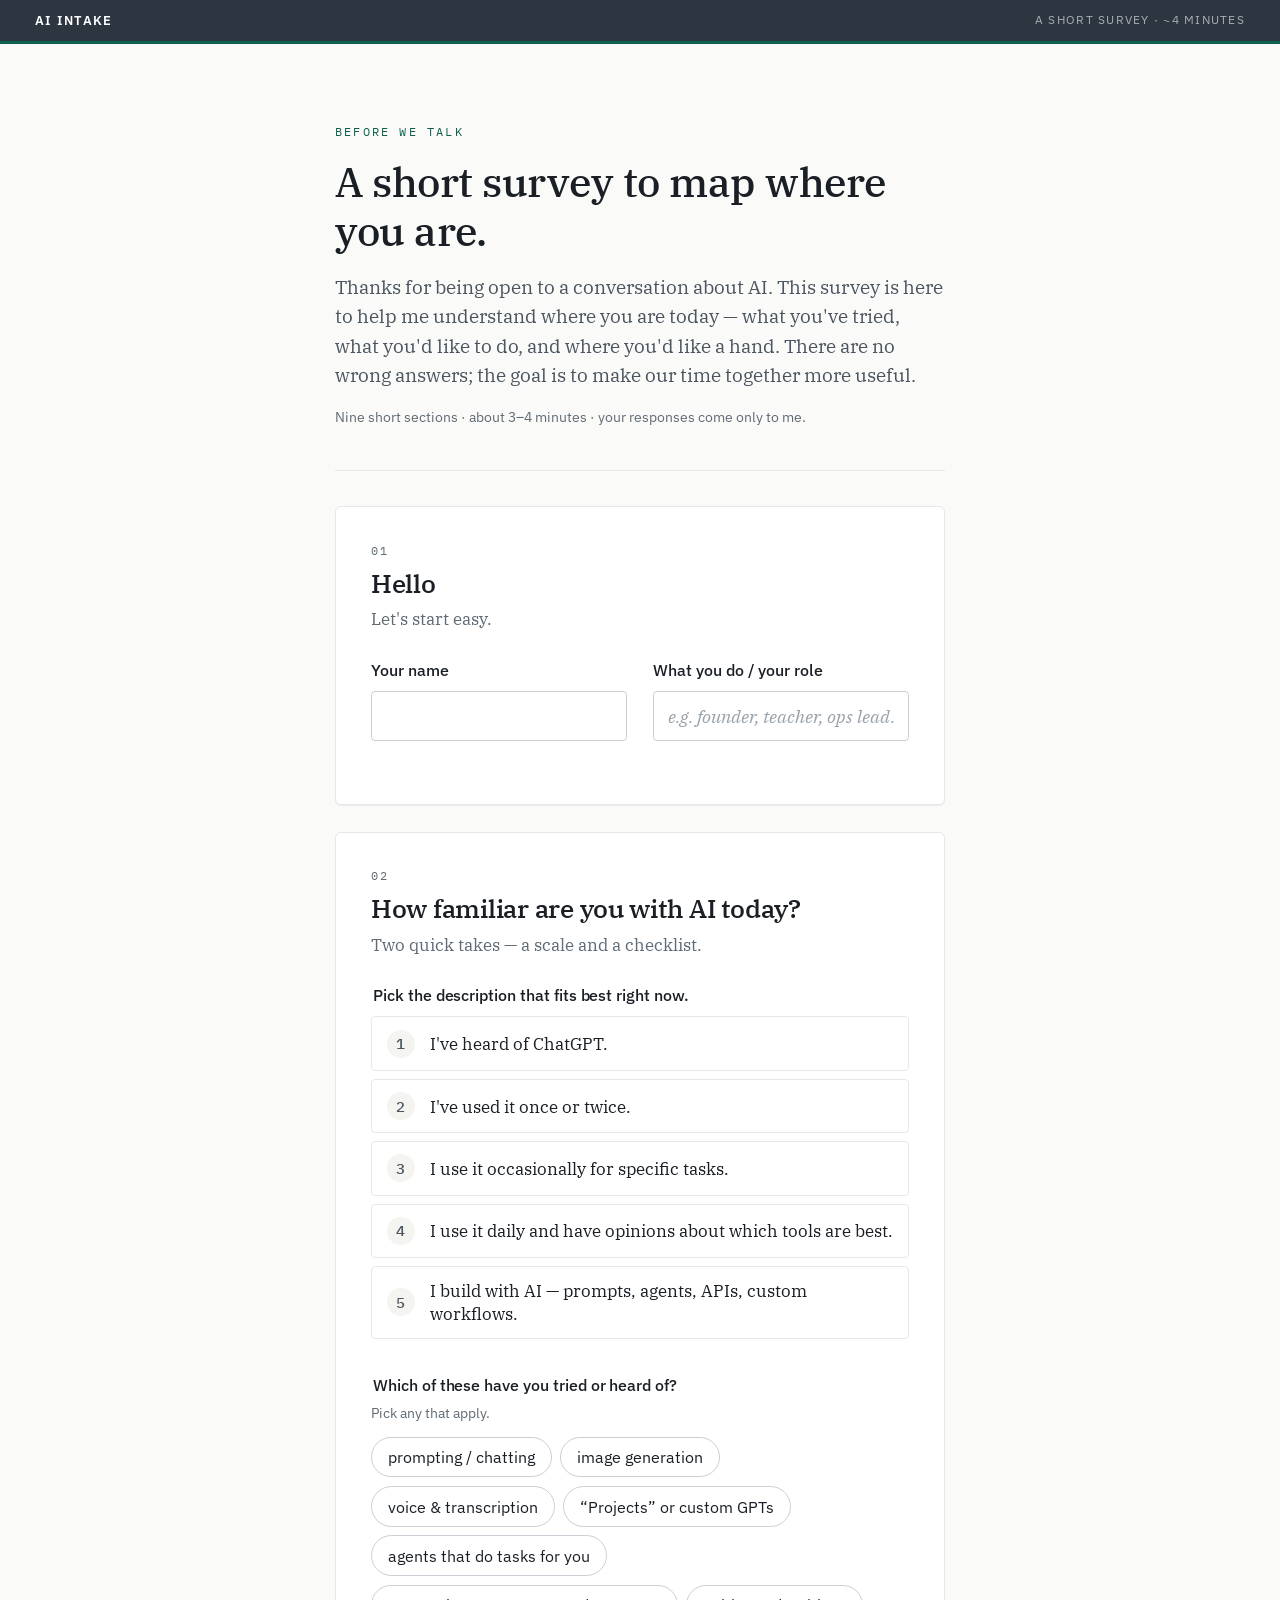
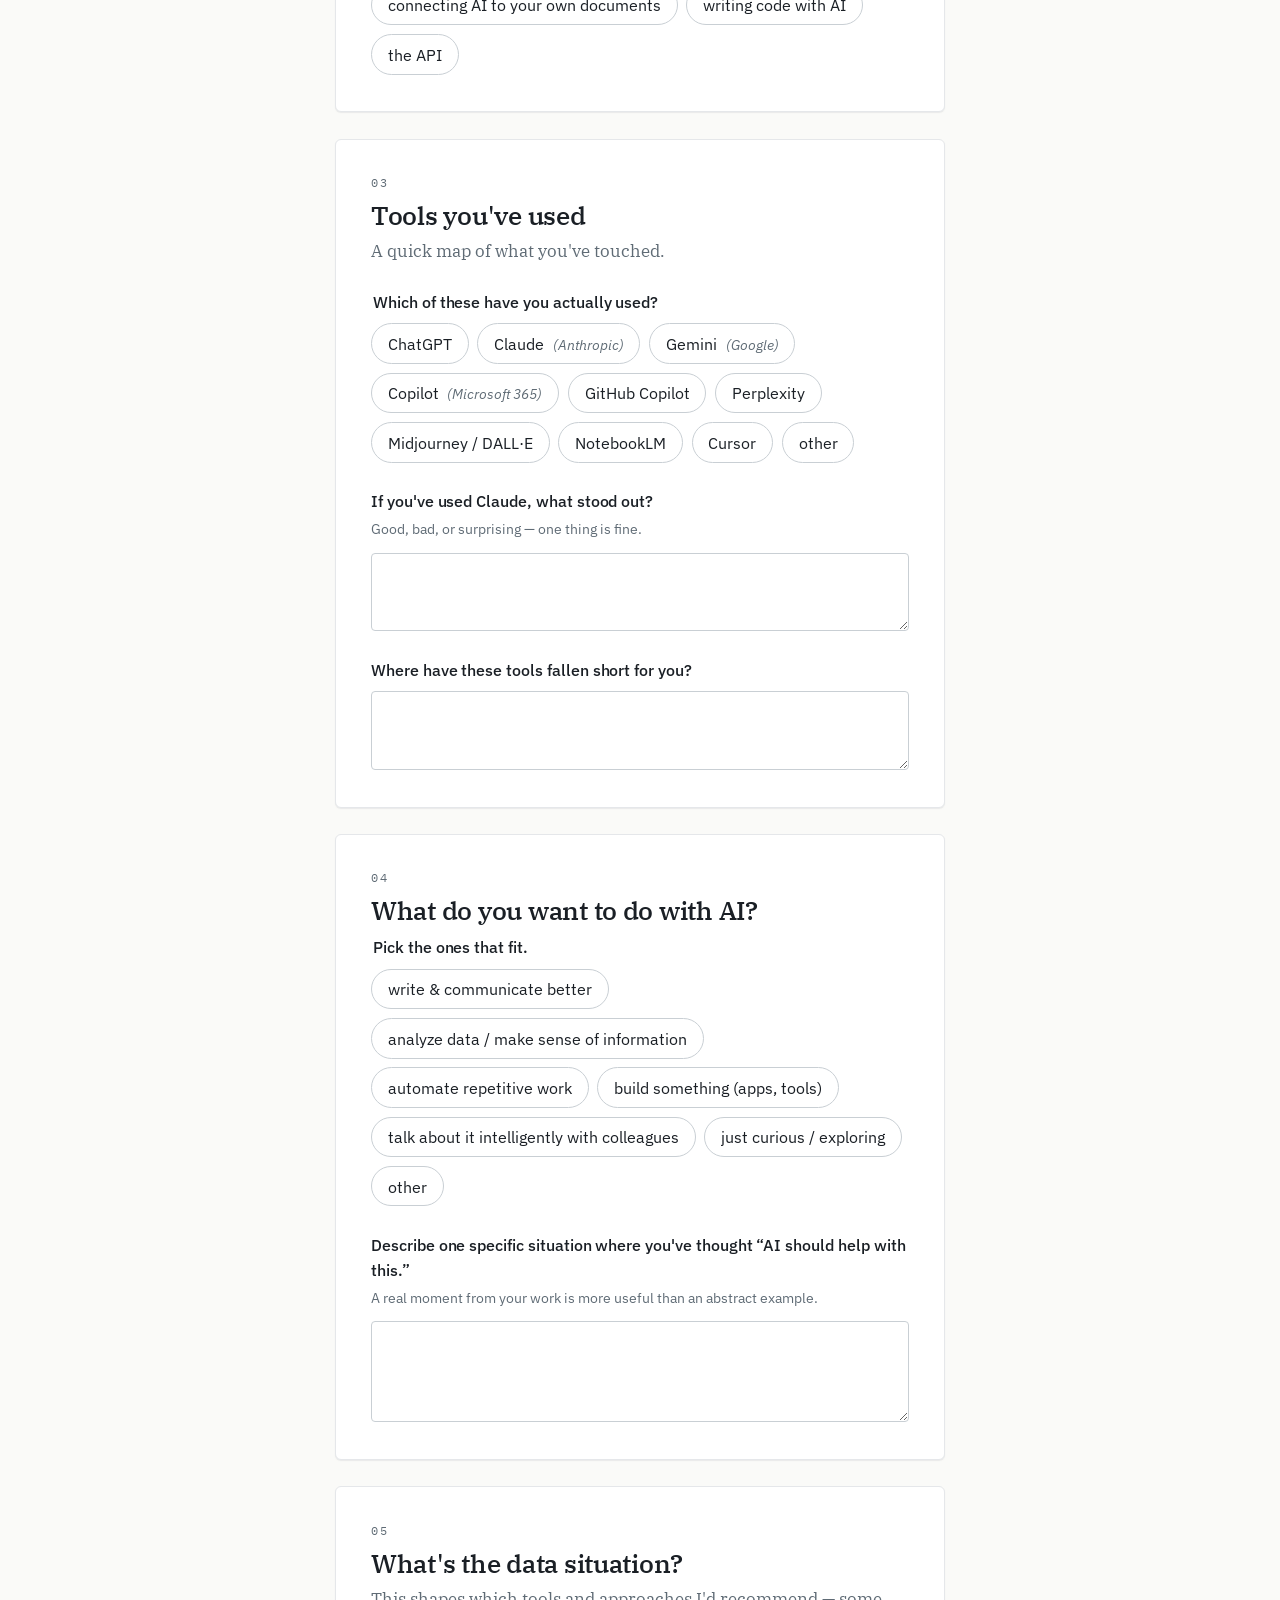
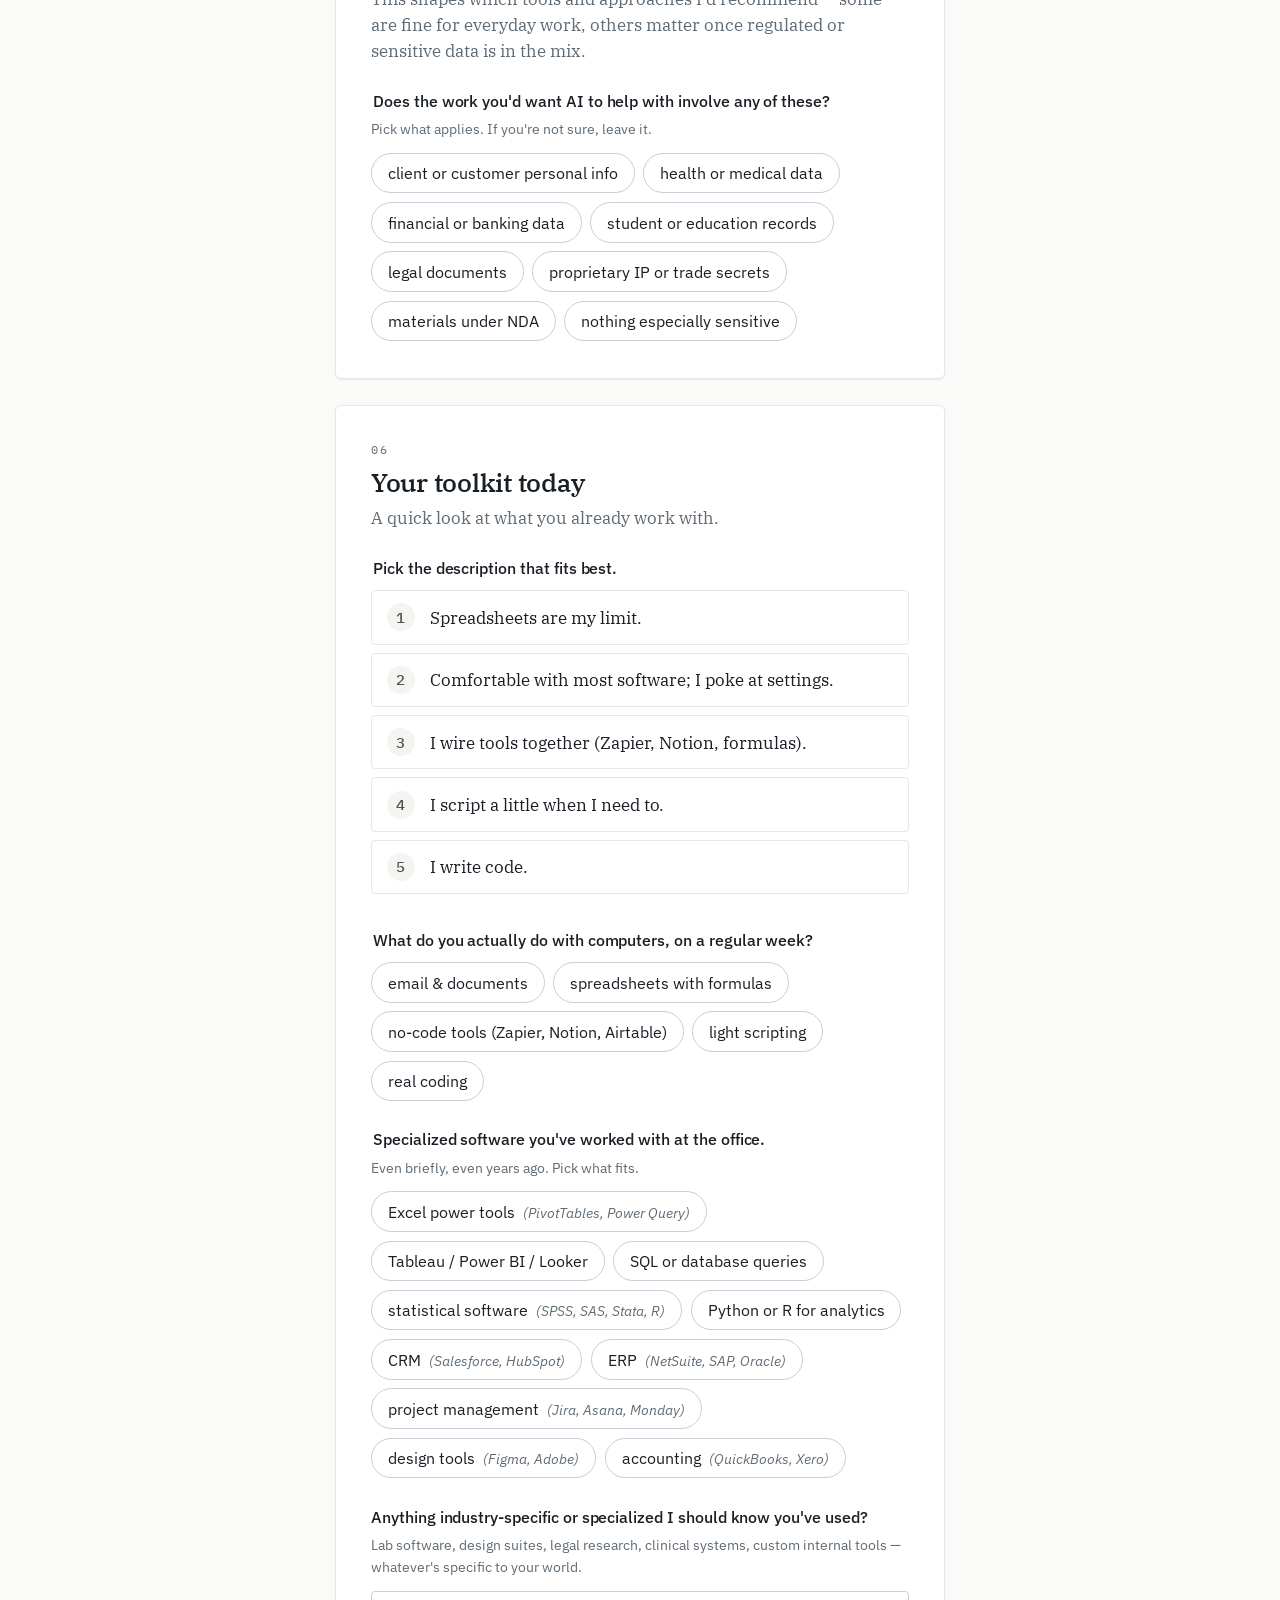
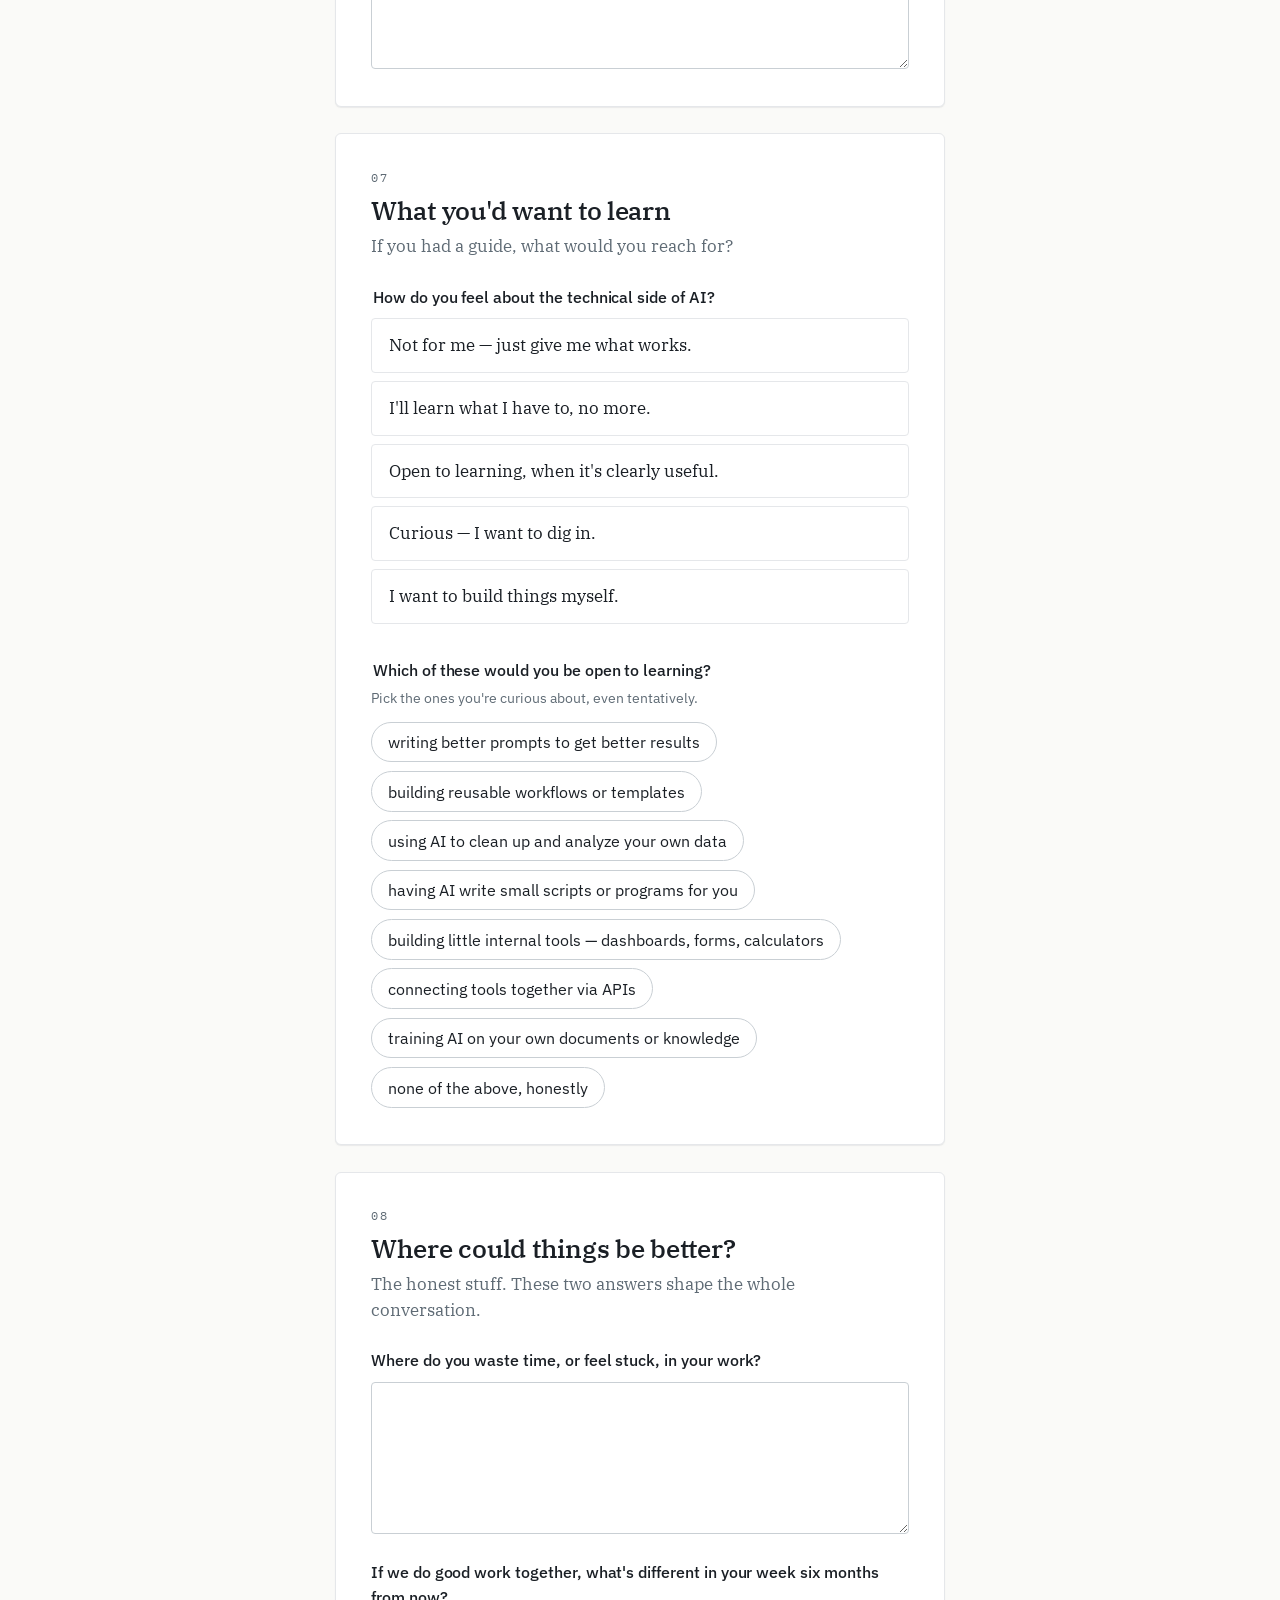
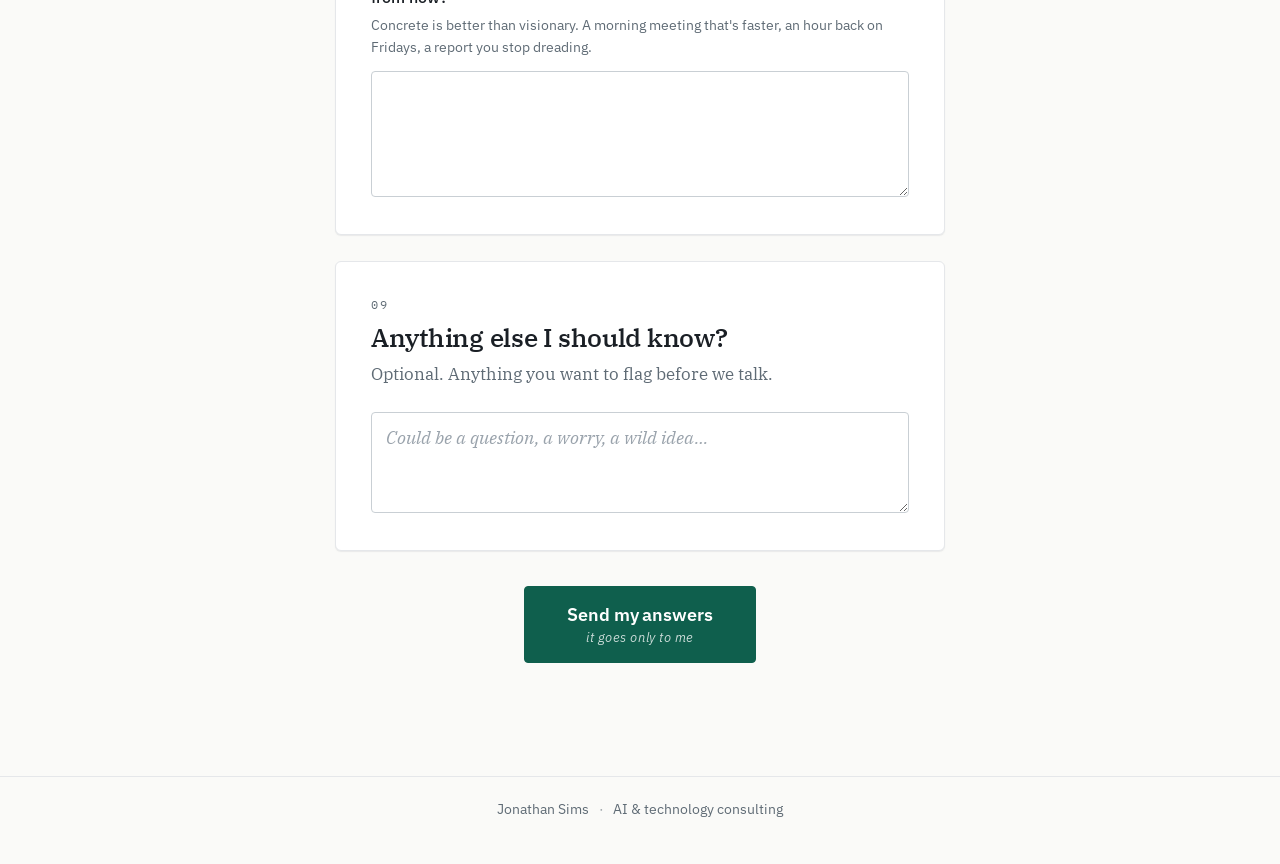
==== index.html @ 99f67c7b "Initial commit: AI intake survey, Phase A MVP Static single-page HTML/CSS/JS form posting to a Googl" ====
<!doctype html>
<html lang="en">
<head>
  <meta charset="utf-8" />
  <meta name="viewport" content="width=device-width, initial-scale=1, viewport-fit=cover" />
  <meta name="theme-color" content="#2C3540" />
  <title>AI Intake — A short survey</title>
  <meta name="description" content="A short intake survey to map where you are with AI today and where you'd like to go." />

  <link rel="preconnect" href="https://fonts.googleapis.com" />
  <link rel="preconnect" href="https://fonts.gstatic.com" crossorigin />
  <link href="https://fonts.googleapis.com/css2?family=IBM+Plex+Sans:wght@400;500;600&family=IBM+Plex+Serif:ital,wght@0,400;0,500;1,400&family=IBM+Plex+Mono:wght@500&display=swap" rel="stylesheet" />

  <link rel="stylesheet" href="style.css" />
</head>
<body>

  <header class="topbar">
    <span class="topbar-label">AI Intake</span>
    <span class="topbar-meta">a short survey · ~4 minutes</span>
  </header>

  <div class="masthead-rule"></div>

  <main class="page">

    <section class="masthead">
      <p class="kicker">Before we talk</p>
      <h1>A short survey to map where you are.</h1>
      <p class="lede">
        Thanks for being open to a conversation about AI. This survey is here to
        help me understand where you are today &mdash; what you've tried, what
        you'd like to do, and where you'd like a hand. There are no wrong
        answers; the goal is to make our time together more useful.
      </p>
      <p class="lede-meta">Nine short sections · about 3&ndash;4 minutes · your responses come only to me.</p>
    </section>

    <form id="survey" novalidate>

      <!-- 1. Hello -->
      <section class="card" data-section="hello">
        <p class="card-num">01</p>
        <h2>Hello</h2>
        <p class="card-intro">Let's start easy.</p>

        <div class="field-row">
          <label class="field">
            <span class="field-label">Your name</span>
            <input type="text" name="name" autocomplete="name" required />
          </label>
          <label class="field">
            <span class="field-label">What you do / your role</span>
            <input type="text" name="role" autocomplete="organization-title" placeholder="e.g. founder, teacher, ops lead&hellip;" />
          </label>
        </div>
      </section>

      <!-- 2. AI familiarity -->
      <section class="card" data-section="familiarity">
        <p class="card-num">02</p>
        <h2>How familiar are you with AI today?</h2>
        <p class="card-intro">Two quick takes &mdash; a scale and a checklist.</p>

        <fieldset class="field scale-field" data-required>
          <legend class="field-label">Pick the description that fits best right now.</legend>
          <label class="scale-option">
            <input type="radio" name="ai_familiarity" value="1" />
            <span class="scale-num">1</span>
            <span class="scale-text">I've heard of ChatGPT.</span>
          </label>
          <label class="scale-option">
            <input type="radio" name="ai_familiarity" value="2" />
            <span class="scale-num">2</span>
            <span class="scale-text">I've used it once or twice.</span>
          </label>
          <label class="scale-option">
            <input type="radio" name="ai_familiarity" value="3" />
            <span class="scale-num">3</span>
            <span class="scale-text">I use it occasionally for specific tasks.</span>
          </label>
          <label class="scale-option">
            <input type="radio" name="ai_familiarity" value="4" />
            <span class="scale-num">4</span>
            <span class="scale-text">I use it daily and have opinions about which tools are best.</span>
          </label>
          <label class="scale-option">
            <input type="radio" name="ai_familiarity" value="5" />
            <span class="scale-num">5</span>
            <span class="scale-text">I build with AI &mdash; prompts, agents, APIs, custom workflows.</span>
          </label>
        </fieldset>

        <fieldset class="field chips-field">
          <legend class="field-label">Which of these have you tried or heard of?</legend>
          <p class="field-help">Pick any that apply.</p>
          <div class="chips">
            <label class="chip"><input type="checkbox" name="ai_concepts_known" value="prompting" /><span>prompting / chatting</span></label>
            <label class="chip"><input type="checkbox" name="ai_concepts_known" value="image_gen" /><span>image generation</span></label>
            <label class="chip"><input type="checkbox" name="ai_concepts_known" value="voice" /><span>voice &amp; transcription</span></label>
            <label class="chip"><input type="checkbox" name="ai_concepts_known" value="custom_gpts" /><span>&ldquo;Projects&rdquo; or custom GPTs</span></label>
            <label class="chip"><input type="checkbox" name="ai_concepts_known" value="agents" /><span>agents that do tasks for you</span></label>
            <label class="chip"><input type="checkbox" name="ai_concepts_known" value="rag" /><span>connecting AI to your own documents</span></label>
            <label class="chip"><input type="checkbox" name="ai_concepts_known" value="code" /><span>writing code with AI</span></label>
            <label class="chip"><input type="checkbox" name="ai_concepts_known" value="api" /><span>the API</span></label>
          </div>
        </fieldset>
      </section>

      <!-- 3. Tools used + Anthropic -->
      <section class="card" data-section="tools">
        <p class="card-num">03</p>
        <h2>Tools you've used</h2>
        <p class="card-intro">A quick map of what you've touched.</p>

        <fieldset class="field chips-field">
          <legend class="field-label">Which of these have you actually used?</legend>
          <div class="chips">
            <label class="chip"><input type="checkbox" name="tools_used" value="chatgpt" /><span>ChatGPT</span></label>
            <label class="chip"><input type="checkbox" name="tools_used" value="claude" /><span>Claude <em class="chip-note">(Anthropic)</em></span></label>
            <label class="chip"><input type="checkbox" name="tools_used" value="gemini" /><span>Gemini <em class="chip-note">(Google)</em></span></label>
            <label class="chip"><input type="checkbox" name="tools_used" value="copilot_365" /><span>Copilot <em class="chip-note">(Microsoft 365)</em></span></label>
            <label class="chip"><input type="checkbox" name="tools_used" value="github_copilot" /><span>GitHub Copilot</span></label>
            <label class="chip"><input type="checkbox" name="tools_used" value="perplexity" /><span>Perplexity</span></label>
            <label class="chip"><input type="checkbox" name="tools_used" value="image_gen" /><span>Midjourney / DALL&middot;E</span></label>
            <label class="chip"><input type="checkbox" name="tools_used" value="notebooklm" /><span>NotebookLM</span></label>
            <label class="chip"><input type="checkbox" name="tools_used" value="cursor" /><span>Cursor</span></label>
            <label class="chip"><input type="checkbox" name="tools_used" value="other" /><span>other</span></label>
          </div>
        </fieldset>

        <label class="field">
          <span class="field-label">If you've used Claude, what stood out?</span>
          <p class="field-help">Good, bad, or surprising &mdash; one thing is fine.</p>
          <textarea name="anthropic_experience" rows="2"></textarea>
        </label>

        <label class="field">
          <span class="field-label">Where have these tools fallen short for you?</span>
          <textarea name="tools_shortfalls" rows="2"></textarea>
        </label>
      </section>

      <!-- 4. Goals -->
      <section class="card" data-section="goals">
        <p class="card-num">04</p>
        <h2>What do you want to do with AI?</h2>

        <fieldset class="field chips-field">
          <legend class="field-label">Pick the ones that fit.</legend>
          <div class="chips">
            <label class="chip"><input type="checkbox" name="goals" value="write" /><span>write &amp; communicate better</span></label>
            <label class="chip"><input type="checkbox" name="goals" value="analyze" /><span>analyze data / make sense of information</span></label>
            <label class="chip"><input type="checkbox" name="goals" value="automate" /><span>automate repetitive work</span></label>
            <label class="chip"><input type="checkbox" name="goals" value="build" /><span>build something (apps, tools)</span></label>
            <label class="chip"><input type="checkbox" name="goals" value="converse" /><span>talk about it intelligently with colleagues</span></label>
            <label class="chip"><input type="checkbox" name="goals" value="curious" /><span>just curious / exploring</span></label>
            <label class="chip"><input type="checkbox" name="goals" value="other" /><span>other</span></label>
          </div>
        </fieldset>

        <label class="field">
          <span class="field-label">Describe one specific situation where you've thought &ldquo;AI should help with this.&rdquo;</span>
          <p class="field-help">A real moment from your work is more useful than an abstract example.</p>
          <textarea name="specific_situation" rows="3"></textarea>
        </label>
      </section>

      <!-- 5. Data & privacy -->
      <section class="card" data-section="data">
        <p class="card-num">05</p>
        <h2>What's the data situation?</h2>
        <p class="card-intro">This shapes which tools and approaches I'd recommend &mdash; some are fine for everyday work, others matter once regulated or sensitive data is in the mix.</p>

        <fieldset class="field chips-field">
          <legend class="field-label">Does the work you'd want AI to help with involve any of these?</legend>
          <p class="field-help">Pick what applies. If you're not sure, leave it.</p>
          <div class="chips">
            <label class="chip"><input type="checkbox" name="regulated_data" value="customer_pii" /><span>client or customer personal info</span></label>
            <label class="chip"><input type="checkbox" name="regulated_data" value="health" /><span>health or medical data</span></label>
            <label class="chip"><input type="checkbox" name="regulated_data" value="financial" /><span>financial or banking data</span></label>
            <label class="chip"><input type="checkbox" name="regulated_data" value="student" /><span>student or education records</span></label>
            <label class="chip"><input type="checkbox" name="regulated_data" value="legal" /><span>legal documents</span></label>
            <label class="chip"><input type="checkbox" name="regulated_data" value="ip" /><span>proprietary IP or trade secrets</span></label>
            <label class="chip"><input type="checkbox" name="regulated_data" value="nda" /><span>materials under NDA</span></label>
            <label class="chip"><input type="checkbox" name="regulated_data" value="nothing_sensitive" /><span>nothing especially sensitive</span></label>
          </div>
        </fieldset>
      </section>

      <!-- 6. Your toolkit -->
      <section class="card" data-section="toolkit">
        <p class="card-num">06</p>
        <h2>Your toolkit today</h2>
        <p class="card-intro">A quick look at what you already work with.</p>

        <fieldset class="field scale-field" data-required>
          <legend class="field-label">Pick the description that fits best.</legend>
          <label class="scale-option">
            <input type="radio" name="tech_comfort" value="1" />
            <span class="scale-num">1</span>
            <span class="scale-text">Spreadsheets are my limit.</span>
          </label>
          <label class="scale-option">
            <input type="radio" name="tech_comfort" value="2" />
            <span class="scale-num">2</span>
            <span class="scale-text">Comfortable with most software; I poke at settings.</span>
          </label>
          <label class="scale-option">
            <input type="radio" name="tech_comfort" value="3" />
            <span class="scale-num">3</span>
            <span class="scale-text">I wire tools together (Zapier, Notion, formulas).</span>
          </label>
          <label class="scale-option">
            <input type="radio" name="tech_comfort" value="4" />
            <span class="scale-num">4</span>
            <span class="scale-text">I script a little when I need to.</span>
          </label>
          <label class="scale-option">
            <input type="radio" name="tech_comfort" value="5" />
            <span class="scale-num">5</span>
            <span class="scale-text">I write code.</span>
          </label>
        </fieldset>

        <fieldset class="field chips-field">
          <legend class="field-label">What do you actually do with computers, on a regular week?</legend>
          <div class="chips">
            <label class="chip"><input type="checkbox" name="tech_activities" value="email_docs" /><span>email &amp; documents</span></label>
            <label class="chip"><input type="checkbox" name="tech_activities" value="formulas" /><span>spreadsheets with formulas</span></label>
            <label class="chip"><input type="checkbox" name="tech_activities" value="no_code" /><span>no-code tools (Zapier, Notion, Airtable)</span></label>
            <label class="chip"><input type="checkbox" name="tech_activities" value="scripting" /><span>light scripting</span></label>
            <label class="chip"><input type="checkbox" name="tech_activities" value="coding" /><span>real coding</span></label>
          </div>
        </fieldset>

        <fieldset class="field chips-field">
          <legend class="field-label">Specialized software you've worked with at the office.</legend>
          <p class="field-help">Even briefly, even years ago. Pick what fits.</p>
          <div class="chips">
            <label class="chip"><input type="checkbox" name="specialized_software" value="excel_power" /><span>Excel power tools <em class="chip-note">(PivotTables, Power Query)</em></span></label>
            <label class="chip"><input type="checkbox" name="specialized_software" value="bi" /><span>Tableau / Power BI / Looker</span></label>
            <label class="chip"><input type="checkbox" name="specialized_software" value="sql" /><span>SQL or database queries</span></label>
            <label class="chip"><input type="checkbox" name="specialized_software" value="stats" /><span>statistical software <em class="chip-note">(SPSS, SAS, Stata, R)</em></span></label>
            <label class="chip"><input type="checkbox" name="specialized_software" value="python_r" /><span>Python or R for analytics</span></label>
            <label class="chip"><input type="checkbox" name="specialized_software" value="crm" /><span>CRM <em class="chip-note">(Salesforce, HubSpot)</em></span></label>
            <label class="chip"><input type="checkbox" name="specialized_software" value="erp" /><span>ERP <em class="chip-note">(NetSuite, SAP, Oracle)</em></span></label>
            <label class="chip"><input type="checkbox" name="specialized_software" value="pm" /><span>project management <em class="chip-note">(Jira, Asana, Monday)</em></span></label>
            <label class="chip"><input type="checkbox" name="specialized_software" value="design" /><span>design tools <em class="chip-note">(Figma, Adobe)</em></span></label>
            <label class="chip"><input type="checkbox" name="specialized_software" value="accounting" /><span>accounting <em class="chip-note">(QuickBooks, Xero)</em></span></label>
          </div>
        </fieldset>

        <label class="field">
          <span class="field-label">Anything industry-specific or specialized I should know you've used?</span>
          <p class="field-help">Lab software, design suites, legal research, clinical systems, custom internal tools &mdash; whatever's specific to your world.</p>
          <textarea name="other_software" rows="2"></textarea>
        </label>
      </section>

      <!-- 7. What you'd want to learn -->
      <section class="card" data-section="learn">
        <p class="card-num">07</p>
        <h2>What you'd want to learn</h2>
        <p class="card-intro">If you had a guide, what would you reach for?</p>

        <fieldset class="field radio-stack-field">
          <legend class="field-label">How do you feel about the technical side of AI?</legend>
          <label class="radio-stack"><input type="radio" name="tech_curiosity" value="not_for_me" /><span>Not for me &mdash; just give me what works.</span></label>
          <label class="radio-stack"><input type="radio" name="tech_curiosity" value="reluctant" /><span>I'll learn what I have to, no more.</span></label>
          <label class="radio-stack"><input type="radio" name="tech_curiosity" value="conditional" /><span>Open to learning, when it's clearly useful.</span></label>
          <label class="radio-stack"><input type="radio" name="tech_curiosity" value="curious" /><span>Curious &mdash; I want to dig in.</span></label>
          <label class="radio-stack"><input type="radio" name="tech_curiosity" value="build" /><span>I want to build things myself.</span></label>
        </fieldset>

        <fieldset class="field chips-field">
          <legend class="field-label">Which of these would you be open to learning?</legend>
          <p class="field-help">Pick the ones you're curious about, even tentatively.</p>
          <div class="chips">
            <label class="chip"><input type="checkbox" name="learning_openness" value="prompting" /><span>writing better prompts to get better results</span></label>
            <label class="chip"><input type="checkbox" name="learning_openness" value="workflows" /><span>building reusable workflows or templates</span></label>
            <label class="chip"><input type="checkbox" name="learning_openness" value="own_data" /><span>using AI to clean up and analyze your own data</span></label>
            <label class="chip"><input type="checkbox" name="learning_openness" value="scripts" /><span>having AI write small scripts or programs for you</span></label>
            <label class="chip"><input type="checkbox" name="learning_openness" value="little_tools" /><span>building little internal tools &mdash; dashboards, forms, calculators</span></label>
            <label class="chip"><input type="checkbox" name="learning_openness" value="apis" /><span>connecting tools together via APIs</span></label>
            <label class="chip"><input type="checkbox" name="learning_openness" value="own_knowledge" /><span>training AI on your own documents or knowledge</span></label>
            <label class="chip"><input type="checkbox" name="learning_openness" value="none" /><span>none of the above, honestly</span></label>
          </div>
        </fieldset>
      </section>

      <!-- 8. Where could things be better -->
      <section class="card" data-section="pain">
        <p class="card-num">08</p>
        <h2>Where could things be better?</h2>
        <p class="card-intro">The honest stuff. These two answers shape the whole conversation.</p>

        <label class="field">
          <span class="field-label">Where do you waste time, or feel stuck, in your work?</span>
          <textarea name="pain_points" rows="5"></textarea>
        </label>

        <label class="field">
          <span class="field-label">If we do good work together, what's different in your week six months from now?</span>
          <p class="field-help">Concrete is better than visionary. A morning meeting that's faster, an hour back on Fridays, a report you stop dreading.</p>
          <textarea name="success_six_months" rows="4"></textarea>
        </label>
      </section>

      <!-- 9. Anything else -->
      <section class="card" data-section="else">
        <p class="card-num">09</p>
        <h2>Anything else I should know?</h2>
        <p class="card-intro">Optional. Anything you want to flag before we talk.</p>

        <label class="field">
          <span class="sr-only">Anything else</span>
          <textarea name="anything_else" rows="3" placeholder="Could be a question, a worry, a wild idea&hellip;"></textarea>
        </label>
      </section>

      <!-- Submit -->
      <div class="submit-row">
        <button type="submit" class="submit-btn">
          <span class="submit-label">Send my answers</span>
          <span class="submit-sub">it goes only to me</span>
        </button>
        <p class="submit-error" role="alert" hidden></p>
      </div>

    </form>

    <!-- Thank-you state -->
    <section id="thanks" class="thanks" hidden>
      <p class="kicker">Got it.</p>
      <h2>Thanks, <span id="thanks-name">friend</span>.</h2>
      <p class="lede">I'll read through your answers and be in touch shortly. If anything else comes to mind in the meantime, just message me directly.</p>
    </section>

  </main>

  <footer class="page-footer">
    <span>Jonathan Sims</span>
    <span class="dot">&middot;</span>
    <span>AI &amp; technology consulting</span>
  </footer>

  <script src="form.js" defer></script>
</body>
</html>
---- style.css ----
/* ==========================================================================
   AI Intake Survey — `jonsims/ai-survey`
   Visual register: For Steve DNA (McKinsey / BCG / federal-report editorial)
   ========================================================================== */

:root {
  --accent: #0F5F4D;
  --accent-dark: #0A4A3B;
  --accent-tint: #E8F1ED;
  --accent-tint-strong: #D2E2DA;

  --charcoal: #2C3540;
  --charcoal-soft: #4A5560;
  --rule: #1F2A33;
  --rule-soft: #C9CFD4;
  --rule-faint: #E5E7EA;

  --bg: #FFFFFF;
  --bg-soft: #FAFAF8;
  --bg-box: #F4F4F0;

  --text: #1A1F25;
  --text-muted: #5F6B75;

  --serif: "IBM Plex Serif", "Charter", "Source Serif Pro", Georgia, serif;
  --sans:  "IBM Plex Sans", "Helvetica Neue", Helvetica, Arial, sans-serif;
  --mono:  "IBM Plex Mono", "SF Mono", Menlo, monospace;

  --radius: 4px;
  --radius-lg: 6px;
  --shadow-card: 0 1px 0 rgba(31, 42, 51, 0.04), 0 1px 2px rgba(31, 42, 51, 0.04);
}

/* ----------------------------- reset / base ------------------------------- */

* { box-sizing: border-box; }

html {
  font-size: 17px;
  -webkit-text-size-adjust: 100%;
}

html, body {
  margin: 0;
  padding: 0;
  background: var(--bg-soft);
  color: var(--text);
  font-family: var(--serif);
  line-height: 1.55;
  -webkit-font-smoothing: antialiased;
  -moz-osx-font-smoothing: grayscale;
  text-rendering: optimizeLegibility;
}

h1, h2, h3 {
  font-family: var(--sans);
  font-weight: 600;
  letter-spacing: -0.008em;
  color: var(--text);
  margin: 0 0 0.6em;
}

p { margin: 0 0 0.85em; }

a {
  color: var(--accent);
  text-decoration: none;
  border-bottom: 1px solid rgba(15, 95, 77, 0.3);
}
a:hover { border-bottom-color: var(--accent); }

.sr-only {
  position: absolute;
  width: 1px; height: 1px;
  padding: 0; margin: -1px;
  overflow: hidden; clip: rect(0, 0, 0, 0);
  white-space: nowrap; border: 0;
}

/* -------------------------------- topbar ---------------------------------- */

.topbar {
  background: var(--charcoal);
  color: #FFFFFF;
  font-family: var(--sans);
  font-size: 0.72rem;
  letter-spacing: 0.1em;
  text-transform: uppercase;
  padding: 0.65rem 1.25rem;
  display: flex;
  justify-content: space-between;
  align-items: center;
  gap: 1rem;
}
.topbar-label {
  font-weight: 600;
}
.topbar-meta {
  opacity: 0.6;
  font-size: 0.68rem;
}

.masthead-rule {
  height: 3px;
  background: var(--accent);
}

/* --------------------------------- page ----------------------------------- */

.page {
  max-width: 680px;
  margin: 0 auto;
  padding: 1.5rem 1.25rem 3rem;
}

/* ------------------------------- masthead --------------------------------- */

.masthead {
  padding: 1rem 0 2rem;
  border-bottom: 1px solid var(--rule-faint);
  margin-bottom: 2rem;
}

.kicker {
  font-family: var(--mono);
  text-transform: uppercase;
  font-size: 0.7rem;
  letter-spacing: 0.18em;
  color: var(--accent);
  margin: 0 0 0.9rem;
}

.masthead h1 {
  font-family: var(--serif);
  font-weight: 500;
  font-size: 1.85rem;
  line-height: 1.2;
  letter-spacing: -0.012em;
  margin: 0 0 1rem;
}

.lede {
  font-size: 1.02rem;
  color: var(--charcoal-soft);
  margin: 0 0 0.9rem;
  max-width: 56ch;
}

.lede-meta {
  font-family: var(--sans);
  font-size: 0.82rem;
  color: var(--text-muted);
  margin: 0;
}

/* ---------------------------------- card ---------------------------------- */

.card {
  background: var(--bg);
  border: 1px solid var(--rule-faint);
  border-radius: var(--radius-lg);
  box-shadow: var(--shadow-card);
  padding: 1.5rem 1.25rem 1.75rem;
  margin: 0 0 1.25rem;
}

.card-num {
  font-family: var(--mono);
  font-size: 0.7rem;
  letter-spacing: 0.18em;
  color: var(--text-muted);
  margin: 0 0 0.4rem;
}

.card h2 {
  font-family: var(--serif);
  font-weight: 500;
  font-size: 1.32rem;
  line-height: 1.25;
  letter-spacing: -0.01em;
  margin: 0 0 0.45rem;
}

.card-intro {
  color: var(--text-muted);
  font-size: 0.95rem;
  margin: 0 0 1.4rem;
  max-width: 52ch;
}

/* --------------------------------- field ---------------------------------- */

.field {
  display: block;
  margin: 0 0 1.5rem;
  border: 0;
  padding: 0;
}
.field:last-child { margin-bottom: 0; }

.field-label,
fieldset.field > legend.field-label {
  display: block;
  font-family: var(--sans);
  font-size: 0.92rem;
  font-weight: 500;
  color: var(--text);
  margin: 0 0 0.5rem;
  letter-spacing: -0.003em;
}

.field-help {
  font-family: var(--sans);
  font-size: 0.82rem;
  color: var(--text-muted);
  margin: -0.25rem 0 0.7rem;
}

.field-row {
  display: grid;
  grid-template-columns: 1fr;
  gap: 1.25rem;
}

/* text inputs + textareas */

input[type="text"],
input[type="email"],
textarea {
  width: 100%;
  display: block;
  font-family: var(--serif);
  font-size: 1rem;
  line-height: 1.45;
  color: var(--text);
  background: var(--bg);
  border: 1px solid var(--rule-soft);
  border-radius: var(--radius);
  padding: 0.65rem 0.8rem;
  transition: border-color 0.15s ease, box-shadow 0.15s ease;
  -webkit-appearance: none;
  appearance: none;
}

textarea {
  resize: vertical;
  min-height: 4.5em;
  font-family: var(--serif);
}

input[type="text"]:focus,
input[type="email"]:focus,
textarea:focus {
  outline: none;
  border-color: var(--accent);
  box-shadow: 0 0 0 3px var(--accent-tint);
}

input::placeholder, textarea::placeholder {
  color: #9AA3AC;
  font-style: italic;
}

/* iOS zoom-jump guard — keep all inputs ≥ 16px */
@media (max-width: 700px) {
  input[type="text"],
  input[type="email"],
  textarea,
  select {
    font-size: 16px;
  }
}

/* -------------------------- scale field (1–5) ----------------------------- */

.scale-field {
  display: block;
}

.scale-option {
  display: flex;
  align-items: center;
  gap: 0.85rem;
  padding: 0.7rem 0.85rem;
  margin: 0 0 0.45rem;
  background: var(--bg);
  border: 1px solid var(--rule-faint);
  border-radius: var(--radius);
  cursor: pointer;
  transition: background 0.12s ease, border-color 0.12s ease;
  min-height: 44px;
}
.scale-option:hover {
  background: var(--bg-soft);
  border-color: var(--rule-soft);
}
.scale-option input[type="radio"] {
  position: absolute;
  opacity: 0;
  pointer-events: none;
}
.scale-num {
  flex: 0 0 auto;
  width: 28px;
  height: 28px;
  border-radius: 50%;
  background: var(--bg-box);
  color: var(--charcoal-soft);
  font-family: var(--mono);
  font-weight: 500;
  font-size: 0.85rem;
  display: inline-flex;
  align-items: center;
  justify-content: center;
  transition: background 0.12s ease, color 0.12s ease;
}
.scale-text {
  font-family: var(--serif);
  font-size: 0.98rem;
  color: var(--text);
  line-height: 1.35;
}
.scale-option:has(input:checked) {
  background: var(--accent-tint);
  border-color: var(--accent);
}
.scale-option:has(input:checked) .scale-num {
  background: var(--accent);
  color: #FFFFFF;
}
.scale-option:focus-within {
  outline: 2px solid var(--accent);
  outline-offset: 1px;
}

/* ------------------------------- chips ------------------------------------ */

.chips-field { display: block; }

.chips {
  display: flex;
  flex-wrap: wrap;
  gap: 0.5rem;
}

.chip {
  position: relative;
  display: inline-flex;
  align-items: center;
  padding: 0.55rem 0.9rem;
  background: var(--bg);
  border: 1px solid var(--rule-soft);
  border-radius: 999px;
  font-family: var(--sans);
  font-size: 0.92rem;
  color: var(--text);
  cursor: pointer;
  transition: background 0.12s ease, border-color 0.12s ease, color 0.12s ease;
  min-height: 40px;
  line-height: 1.2;
}
.chip:hover {
  background: var(--bg-soft);
  border-color: var(--charcoal-soft);
}
.chip input[type="checkbox"] {
  position: absolute;
  opacity: 0;
  pointer-events: none;
}
.chip:has(input:checked) {
  background: var(--accent);
  border-color: var(--accent);
  color: #FFFFFF;
}
.chip:has(input:checked) .chip-note {
  color: rgba(255,255,255,0.78);
}
.chip:focus-within {
  outline: 2px solid var(--accent);
  outline-offset: 2px;
}
.chip-note {
  font-style: italic;
  color: var(--text-muted);
  font-size: 0.84em;
  margin-left: 0.35em;
}

/* ----------------------- radio row / radio stack -------------------------- */

.radio-row-field {
  display: flex;
  flex-wrap: wrap;
  gap: 0.5rem;
}

.radio-row {
  flex: 1 1 auto;
  display: inline-flex;
  align-items: center;
  justify-content: center;
  padding: 0.65rem 1rem;
  min-width: 30%;
  background: var(--bg);
  border: 1px solid var(--rule-soft);
  border-radius: var(--radius);
  font-family: var(--sans);
  font-size: 0.95rem;
  cursor: pointer;
  transition: background 0.12s ease, border-color 0.12s ease, color 0.12s ease;
  min-height: 44px;
}
.radio-row:hover {
  background: var(--bg-soft);
  border-color: var(--charcoal-soft);
}
.radio-row input[type="radio"] {
  position: absolute;
  opacity: 0;
  pointer-events: none;
}
.radio-row:has(input:checked) {
  background: var(--accent);
  border-color: var(--accent);
  color: #FFFFFF;
}
.radio-row:focus-within {
  outline: 2px solid var(--accent);
  outline-offset: 1px;
}

.radio-stack-field {
  display: block;
}

.radio-stack {
  display: flex;
  align-items: center;
  padding: 0.75rem 0.95rem;
  margin: 0 0 0.45rem;
  background: var(--bg);
  border: 1px solid var(--rule-faint);
  border-radius: var(--radius);
  font-family: var(--serif);
  font-size: 0.98rem;
  cursor: pointer;
  transition: background 0.12s ease, border-color 0.12s ease;
  min-height: 44px;
}
.radio-stack:hover {
  background: var(--bg-soft);
  border-color: var(--rule-soft);
}
.radio-stack input[type="radio"] {
  position: absolute;
  opacity: 0;
  pointer-events: none;
}
.radio-stack:has(input:checked) {
  background: var(--accent-tint);
  border-color: var(--accent);
}
.radio-stack:focus-within {
  outline: 2px solid var(--accent);
  outline-offset: 1px;
}

/* --------------------------- field validation ----------------------------- */

.field.has-error input,
.field.has-error textarea,
fieldset.field.has-error {
  border-color: #B33A3A;
}
.field.has-error .field-label,
fieldset.field.has-error > legend.field-label {
  color: #B33A3A;
}
.field-error-msg {
  font-family: var(--sans);
  font-size: 0.82rem;
  color: #B33A3A;
  margin: 0.4rem 0 0;
}

/* --------------------------------- submit --------------------------------- */

.submit-row {
  margin: 2rem 0 1rem;
  text-align: center;
}

.submit-btn {
  display: inline-flex;
  flex-direction: column;
  align-items: center;
  gap: 0.18rem;
  padding: 0.9rem 2.4rem;
  background: var(--accent);
  color: #FFFFFF;
  border: 1px solid var(--accent);
  border-radius: var(--radius);
  font-family: var(--sans);
  cursor: pointer;
  transition: background 0.15s ease, transform 0.06s ease;
  min-height: 56px;
  min-width: 220px;
}
.submit-btn:hover {
  background: var(--accent-dark);
}
.submit-btn:active {
  transform: translateY(1px);
}
.submit-btn:disabled {
  opacity: 0.6;
  cursor: progress;
}
.submit-btn:focus-visible {
  outline: 2px solid var(--accent);
  outline-offset: 3px;
}
.submit-label {
  font-size: 1rem;
  font-weight: 600;
  letter-spacing: -0.005em;
}
.submit-sub {
  font-size: 0.75rem;
  letter-spacing: 0.04em;
  opacity: 0.78;
  font-style: italic;
}

.submit-error {
  font-family: var(--sans);
  color: #B33A3A;
  font-size: 0.9rem;
  margin: 0.9rem 0 0;
}

/* ------------------------------- thanks ----------------------------------- */

.thanks {
  background: var(--bg);
  border: 1px solid var(--rule-faint);
  border-radius: var(--radius-lg);
  box-shadow: var(--shadow-card);
  padding: 2.5rem 1.5rem;
  margin: 1rem 0 2rem;
  text-align: center;
}
.thanks h2 {
  font-family: var(--serif);
  font-weight: 500;
  font-size: 1.75rem;
  letter-spacing: -0.012em;
  margin: 0 0 0.8rem;
}
.thanks .lede {
  margin-left: auto;
  margin-right: auto;
  text-align: left;
  max-width: 46ch;
}

/* ------------------------------- footer ----------------------------------- */

.page-footer {
  text-align: center;
  font-family: var(--sans);
  font-size: 0.78rem;
  color: var(--text-muted);
  padding: 1.25rem 1rem 2.5rem;
  border-top: 1px solid var(--rule-faint);
  margin-top: 1.5rem;
}
.page-footer .dot { margin: 0 0.5em; opacity: 0.6; }

/* --------------------------- responsive ≥ 700 ----------------------------- */

@media (min-width: 700px) {

  html { font-size: 17.5px; }

  .topbar { padding: 0.6rem 2rem; }

  .page {
    padding: 2.25rem 2rem 4rem;
  }

  .masthead {
    padding: 1.5rem 0 2.4rem;
  }
  .masthead h1 {
    font-size: 2.35rem;
  }
  .lede {
    font-size: 1.08rem;
  }

  .card {
    padding: 1.9rem 2rem 2.1rem;
    margin-bottom: 1.5rem;
  }
  .card h2 {
    font-size: 1.5rem;
  }

  .field-row {
    grid-template-columns: 1fr 1fr;
    gap: 1.5rem;
  }

  .radio-row {
    flex: 0 0 auto;
    min-width: auto;
  }
}

/* --------------------------- responsive ≥ 1024 ---------------------------- */

@media (min-width: 1024px) {
  .page {
    padding-top: 3rem;
  }
}

/* ------------------------- reduced motion --------------------------------- */

@media (prefers-reduced-motion: reduce) {
  * { transition: none !important; }
}

/* ------------------------- printable fallback ----------------------------- */

@media print {
  .topbar, .submit-row, .page-footer { display: none; }
  .card { box-shadow: none; border-color: var(--rule-soft); }
}
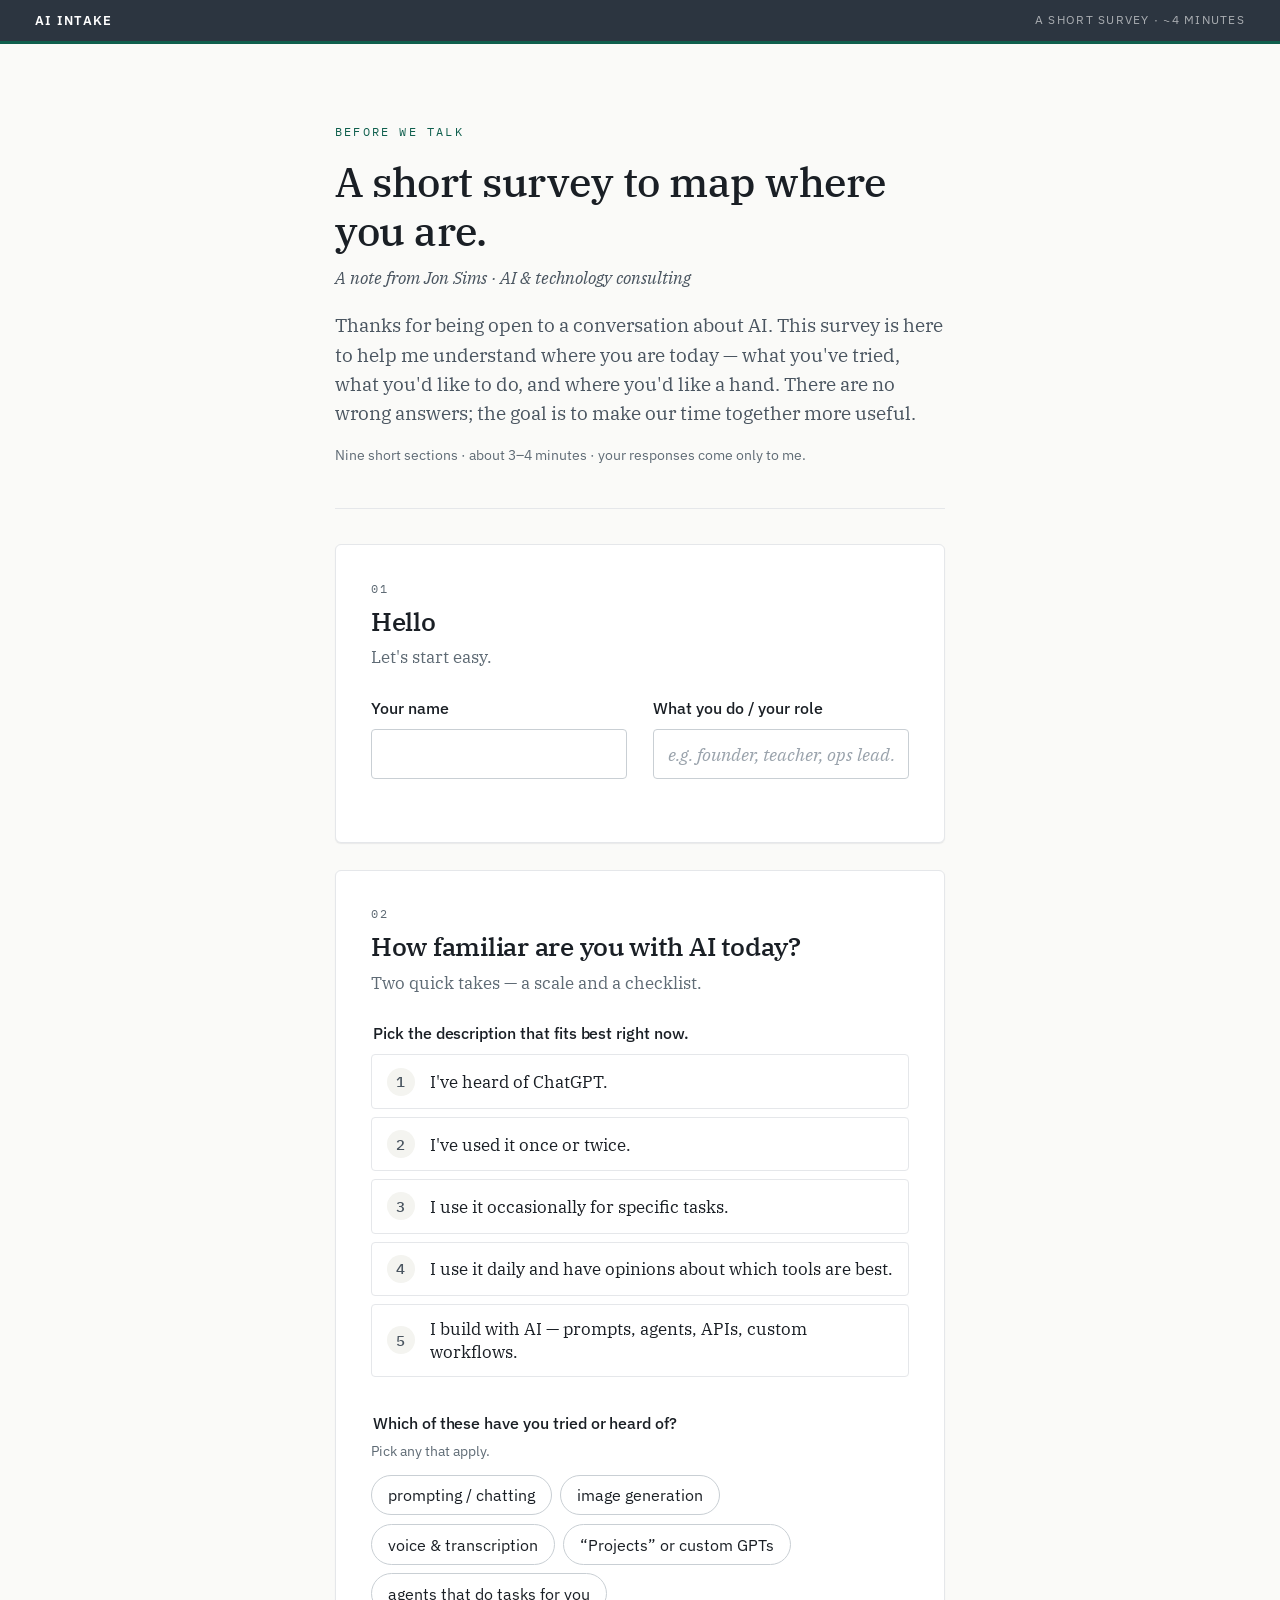
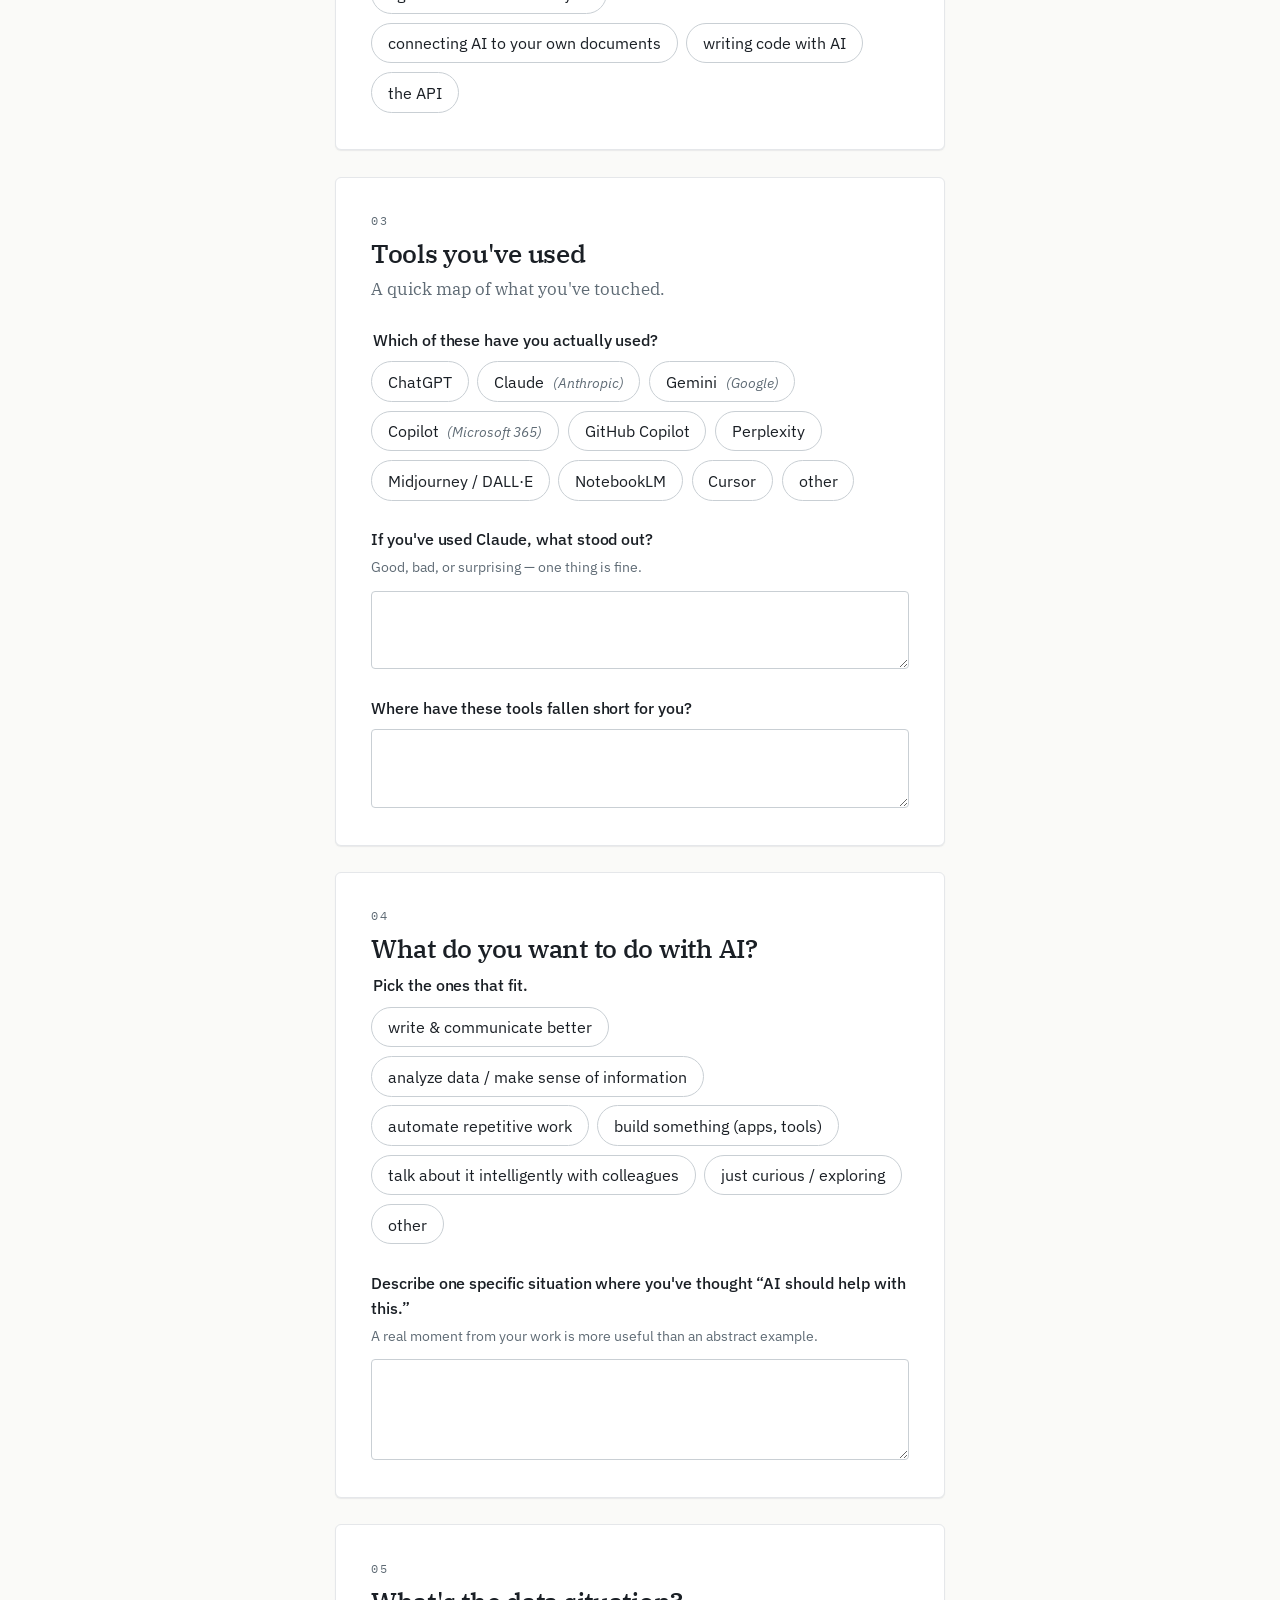
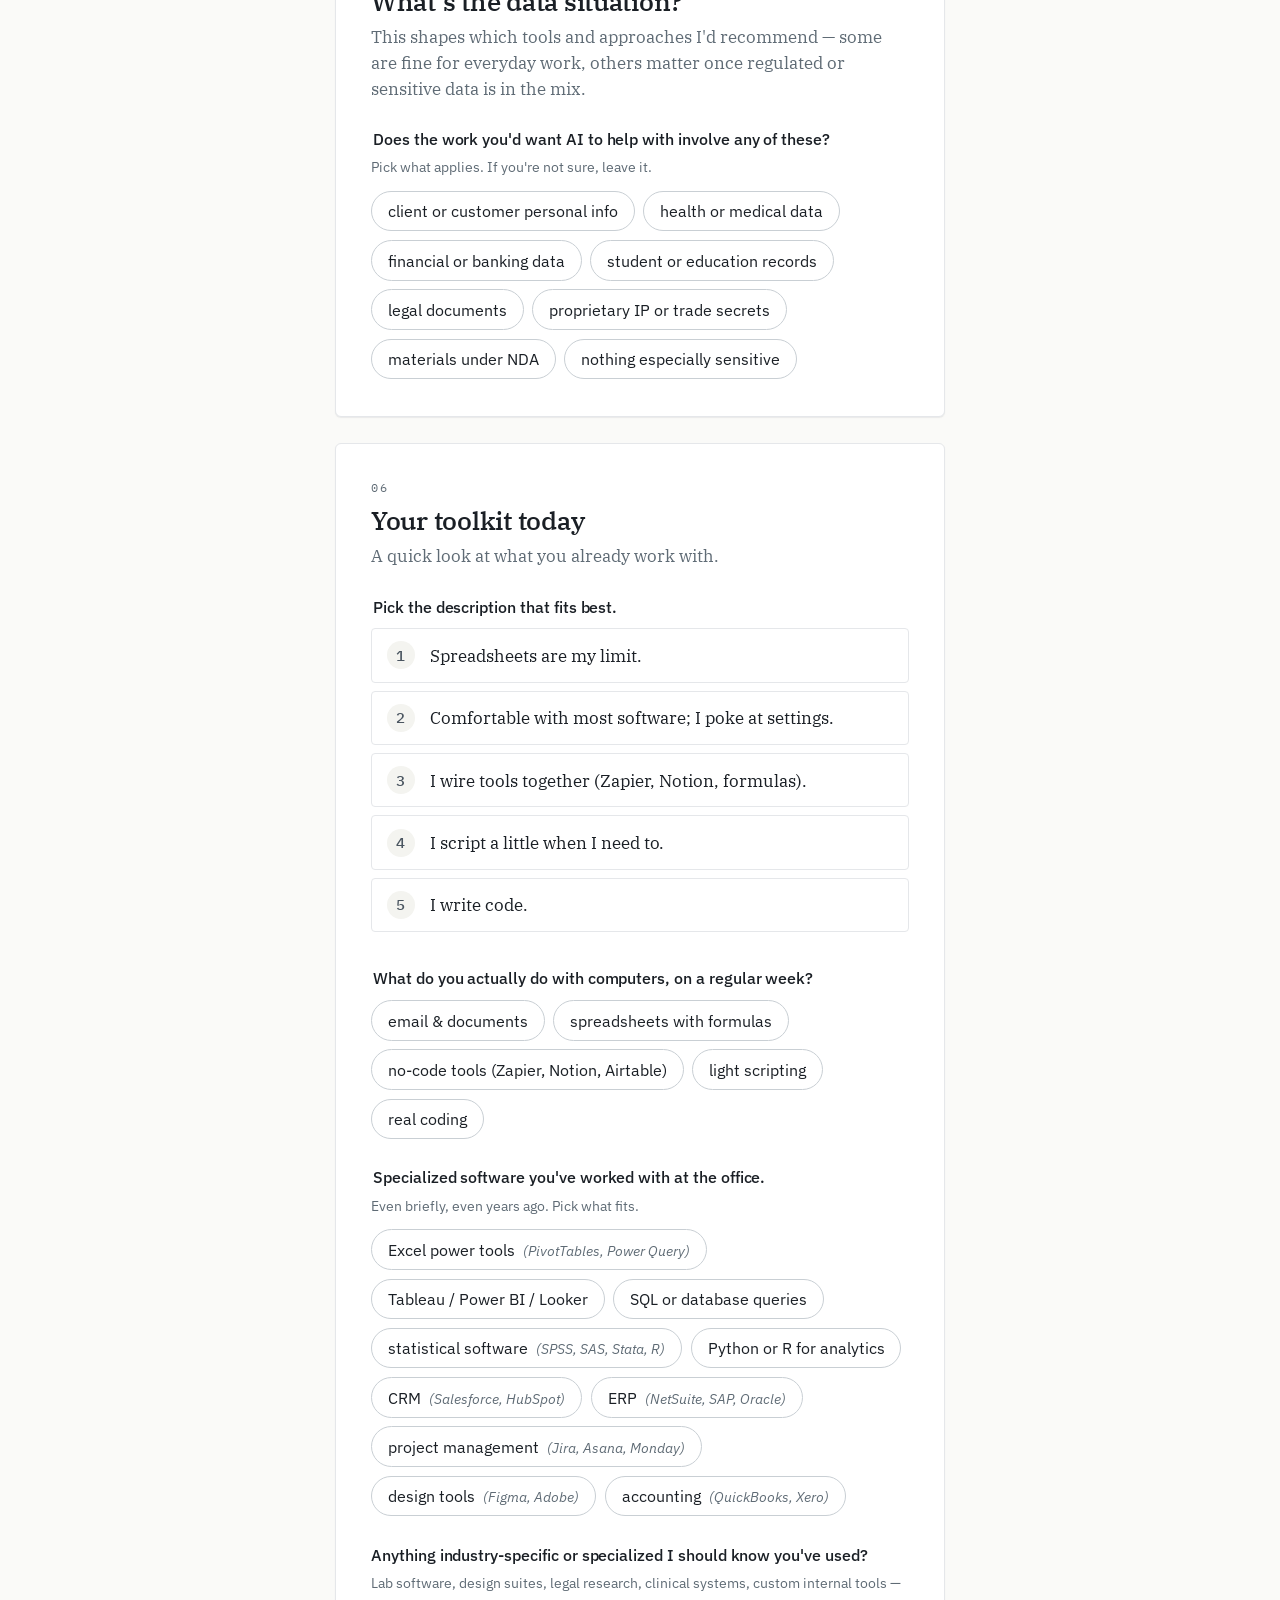
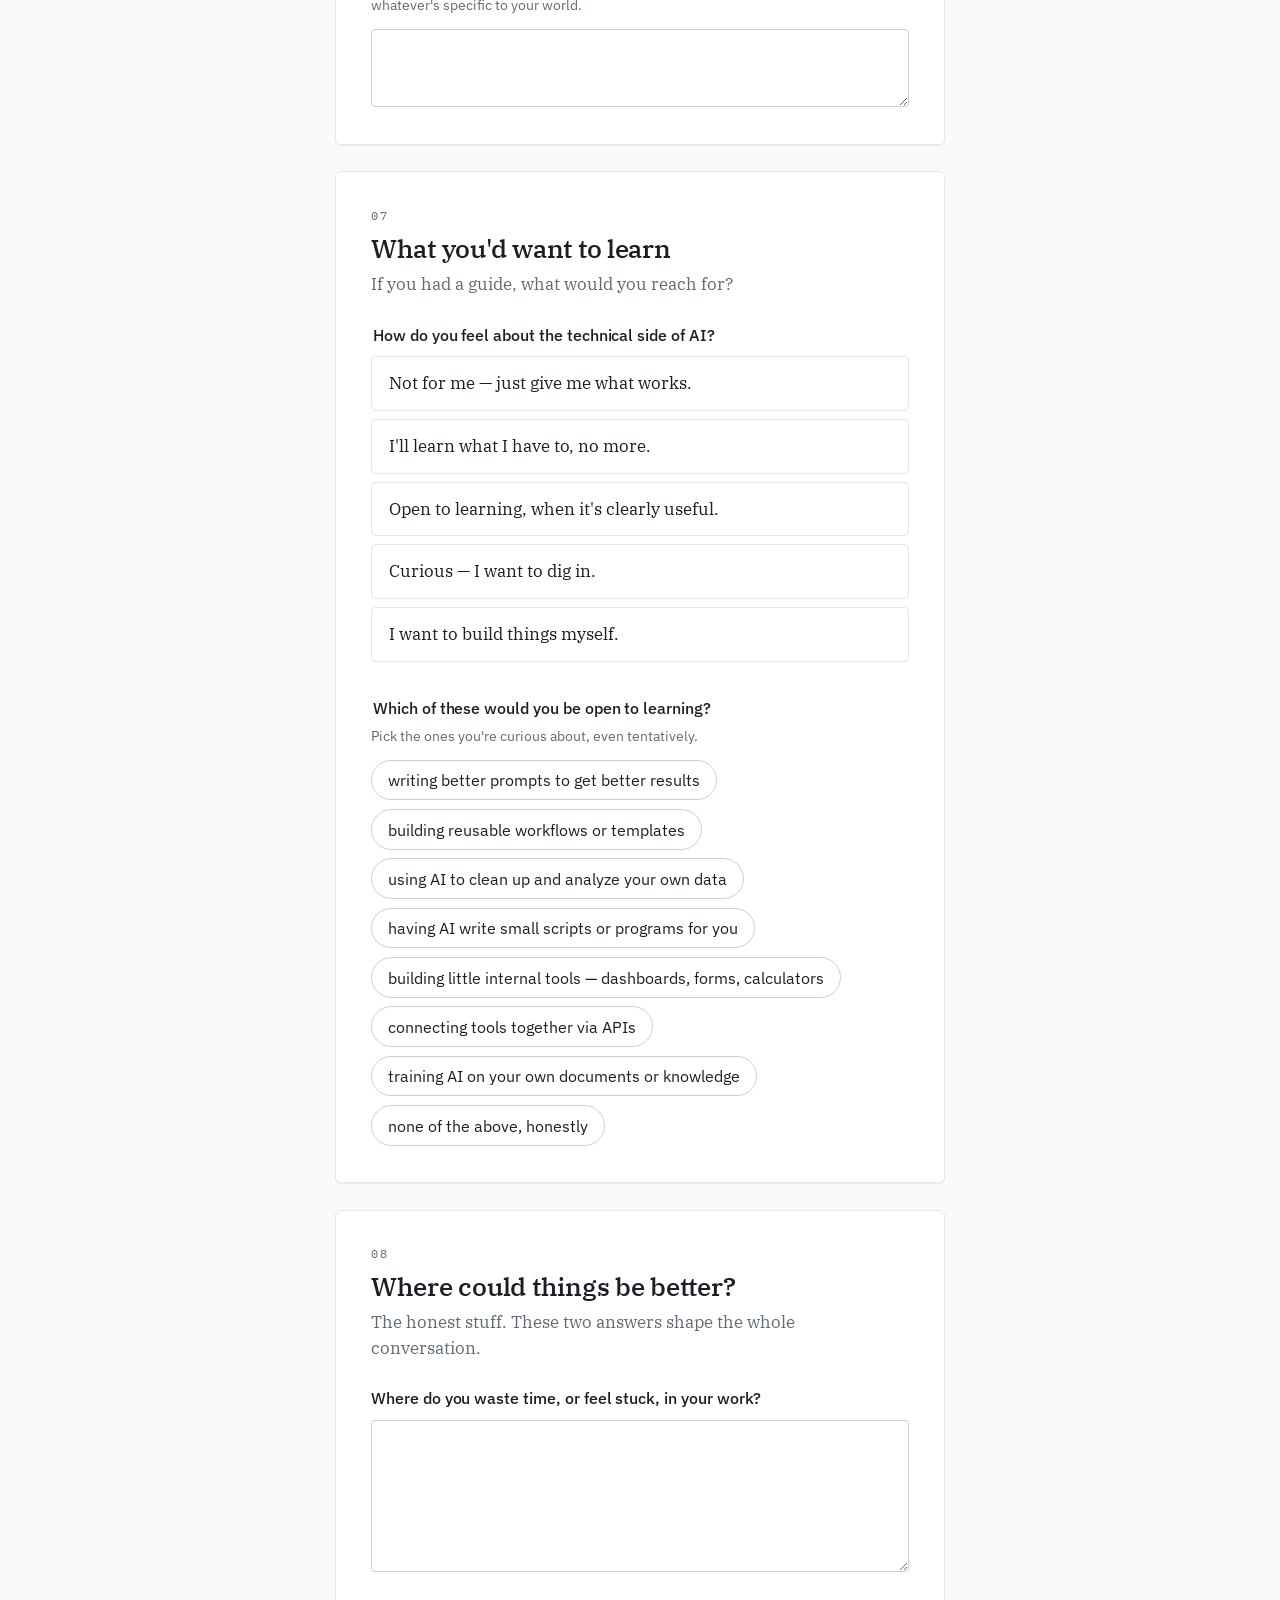
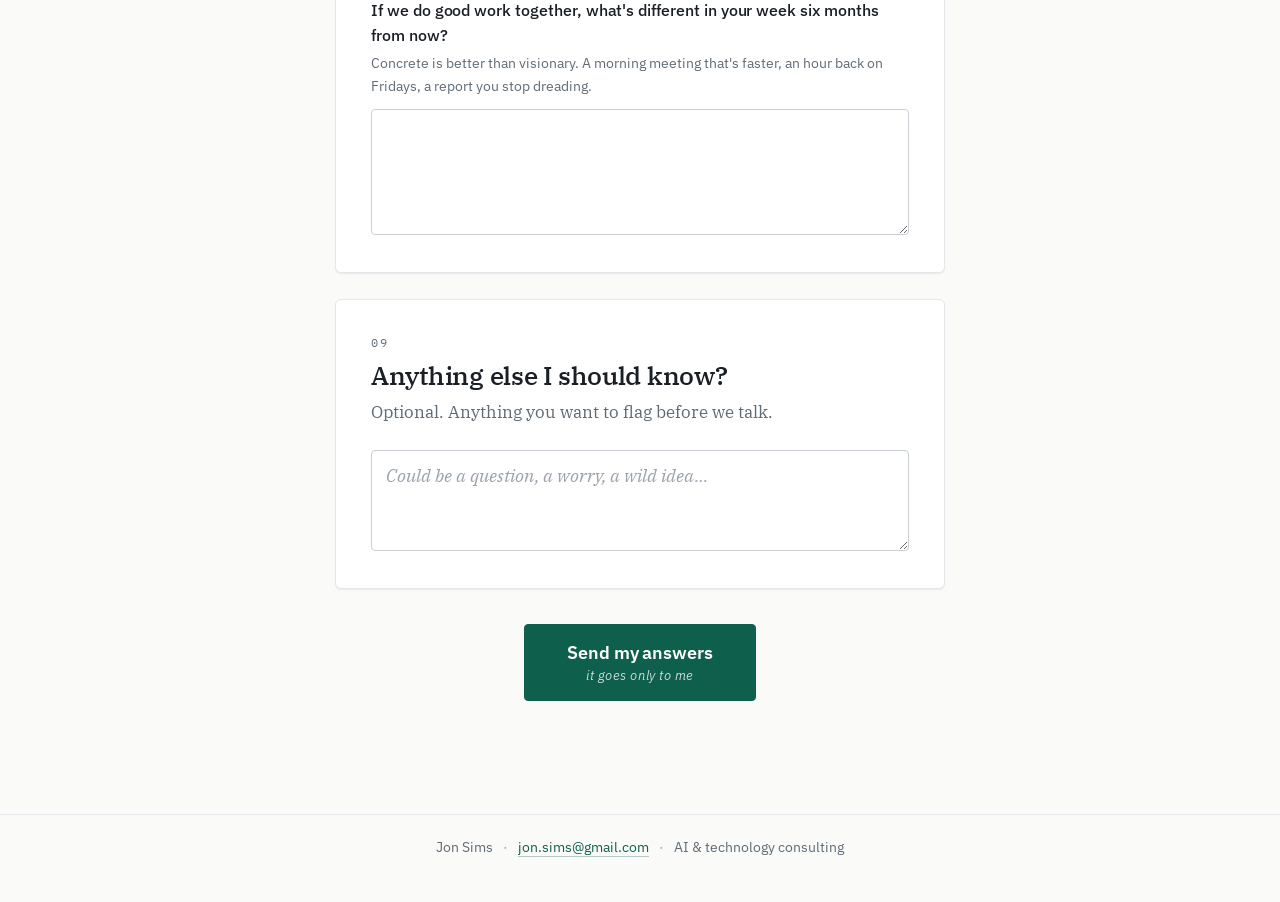
==== commit 8a357fe3: "Add Jon's name + email to masthead, thank-you, and footer Personalizes the form so respondents see w" ====
--- a/index.html
+++ b/index.html
@@ -27,6 +27,7 @@
     <section class="masthead">
       <p class="kicker">Before we talk</p>
       <h1>A short survey to map where you are.</h1>
+      <p class="byline">A note from Jon Sims &middot; AI &amp; technology consulting</p>
       <p class="lede">
         Thanks for being open to a conversation about AI. This survey is here to
         help me understand where you are today &mdash; what you've tried, what
@@ -334,13 +335,16 @@
     <section id="thanks" class="thanks" hidden>
       <p class="kicker">Got it.</p>
       <h2>Thanks, <span id="thanks-name">friend</span>.</h2>
-      <p class="lede">I'll read through your answers and be in touch shortly. If anything else comes to mind in the meantime, just message me directly.</p>
+      <p class="lede">I'll read through your answers and be in touch shortly. If anything else comes to mind in the meantime, drop me a note at <a href="mailto:jon.sims@gmail.com">jon.sims@gmail.com</a>.</p>
+      <p class="signoff">&mdash; Jon Sims</p>
     </section>
 
   </main>
 
   <footer class="page-footer">
-    <span>Jonathan Sims</span>
+    <span>Jon Sims</span>
+    <span class="dot">&middot;</span>
+    <a href="mailto:jon.sims@gmail.com">jon.sims@gmail.com</a>
     <span class="dot">&middot;</span>
     <span>AI &amp; technology consulting</span>
   </footer>
--- a/style.css
+++ b/style.css
@@ -151,6 +151,23 @@
   font-size: 0.82rem;
   color: var(--text-muted);
   margin: 0;
+}
+
+.byline {
+  font-family: var(--serif);
+  font-style: italic;
+  font-size: 0.95rem;
+  color: var(--charcoal-soft);
+  margin: -0.4rem 0 1.1rem;
+}
+
+.signoff {
+  font-family: var(--serif);
+  font-style: italic;
+  font-size: 1rem;
+  color: var(--charcoal-soft);
+  text-align: center;
+  margin: 1.6rem 0 0;
 }
 
 /* ---------------------------------- card ---------------------------------- */
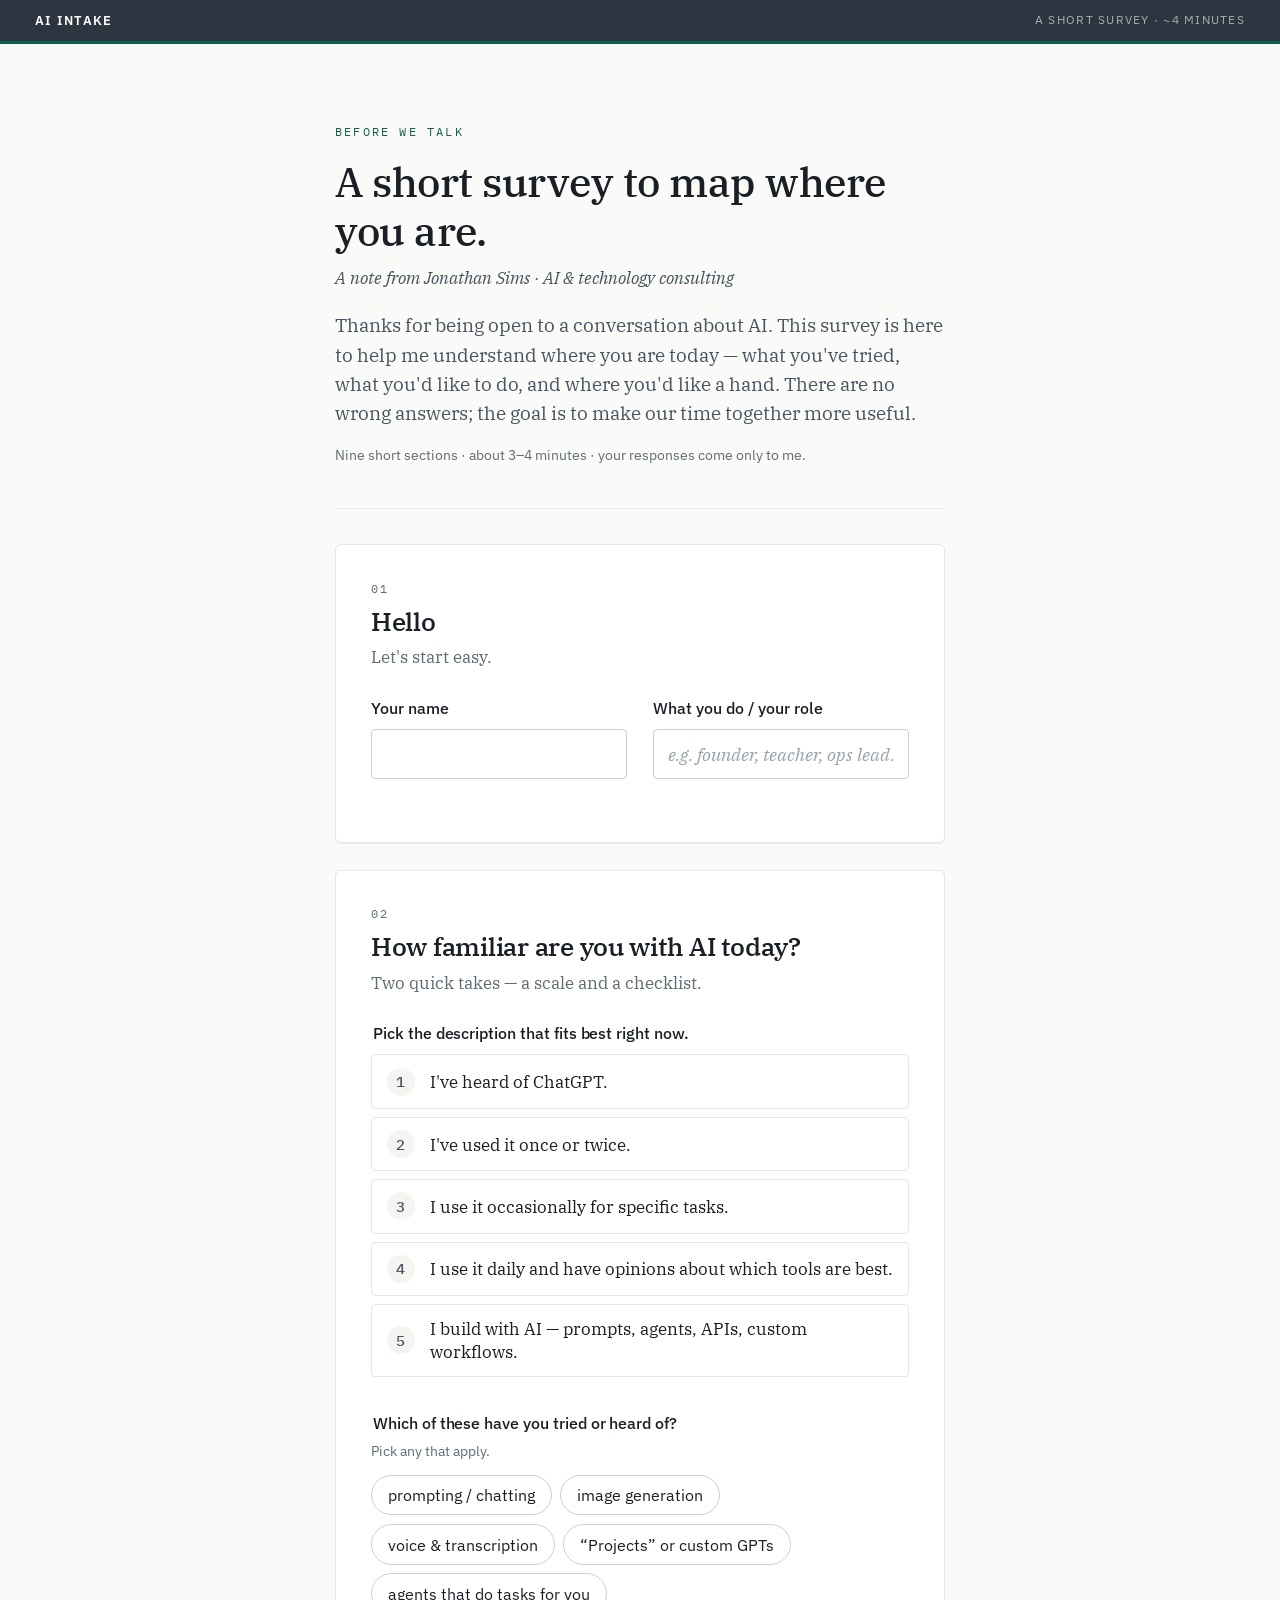
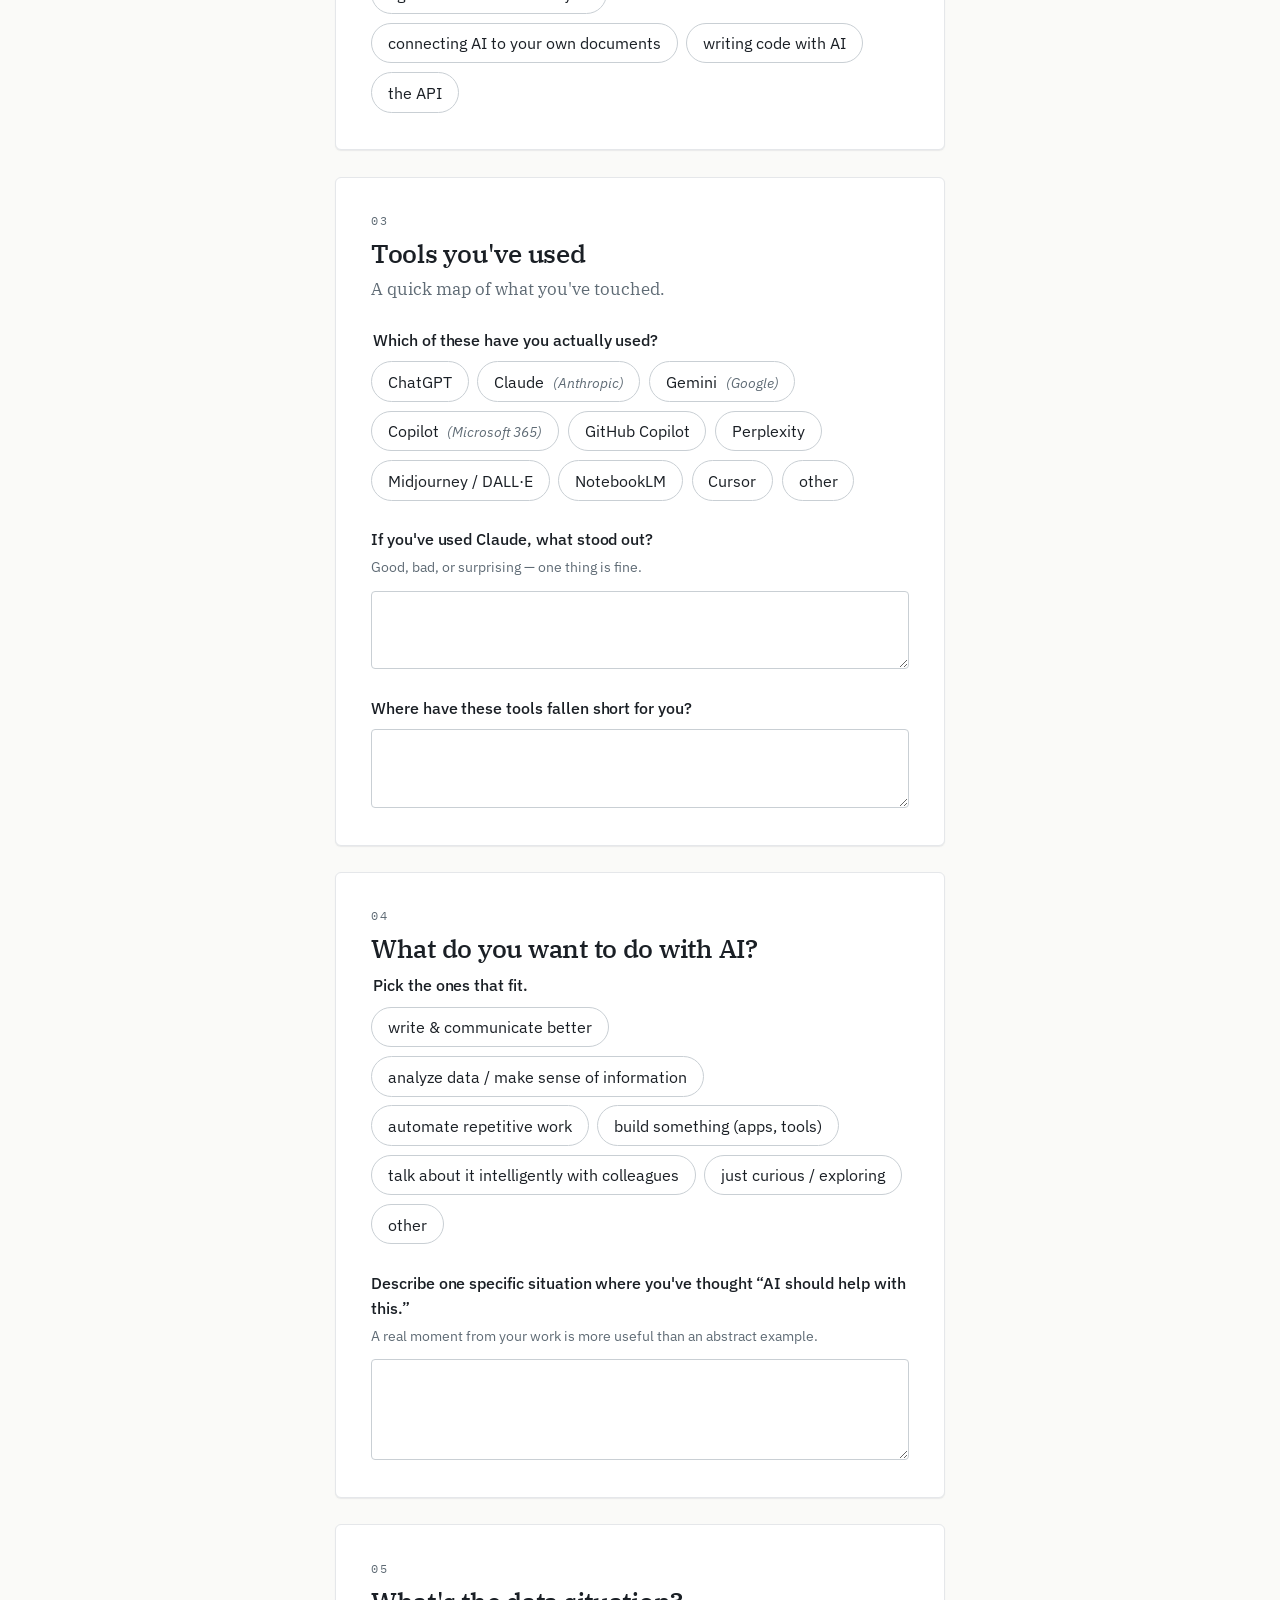
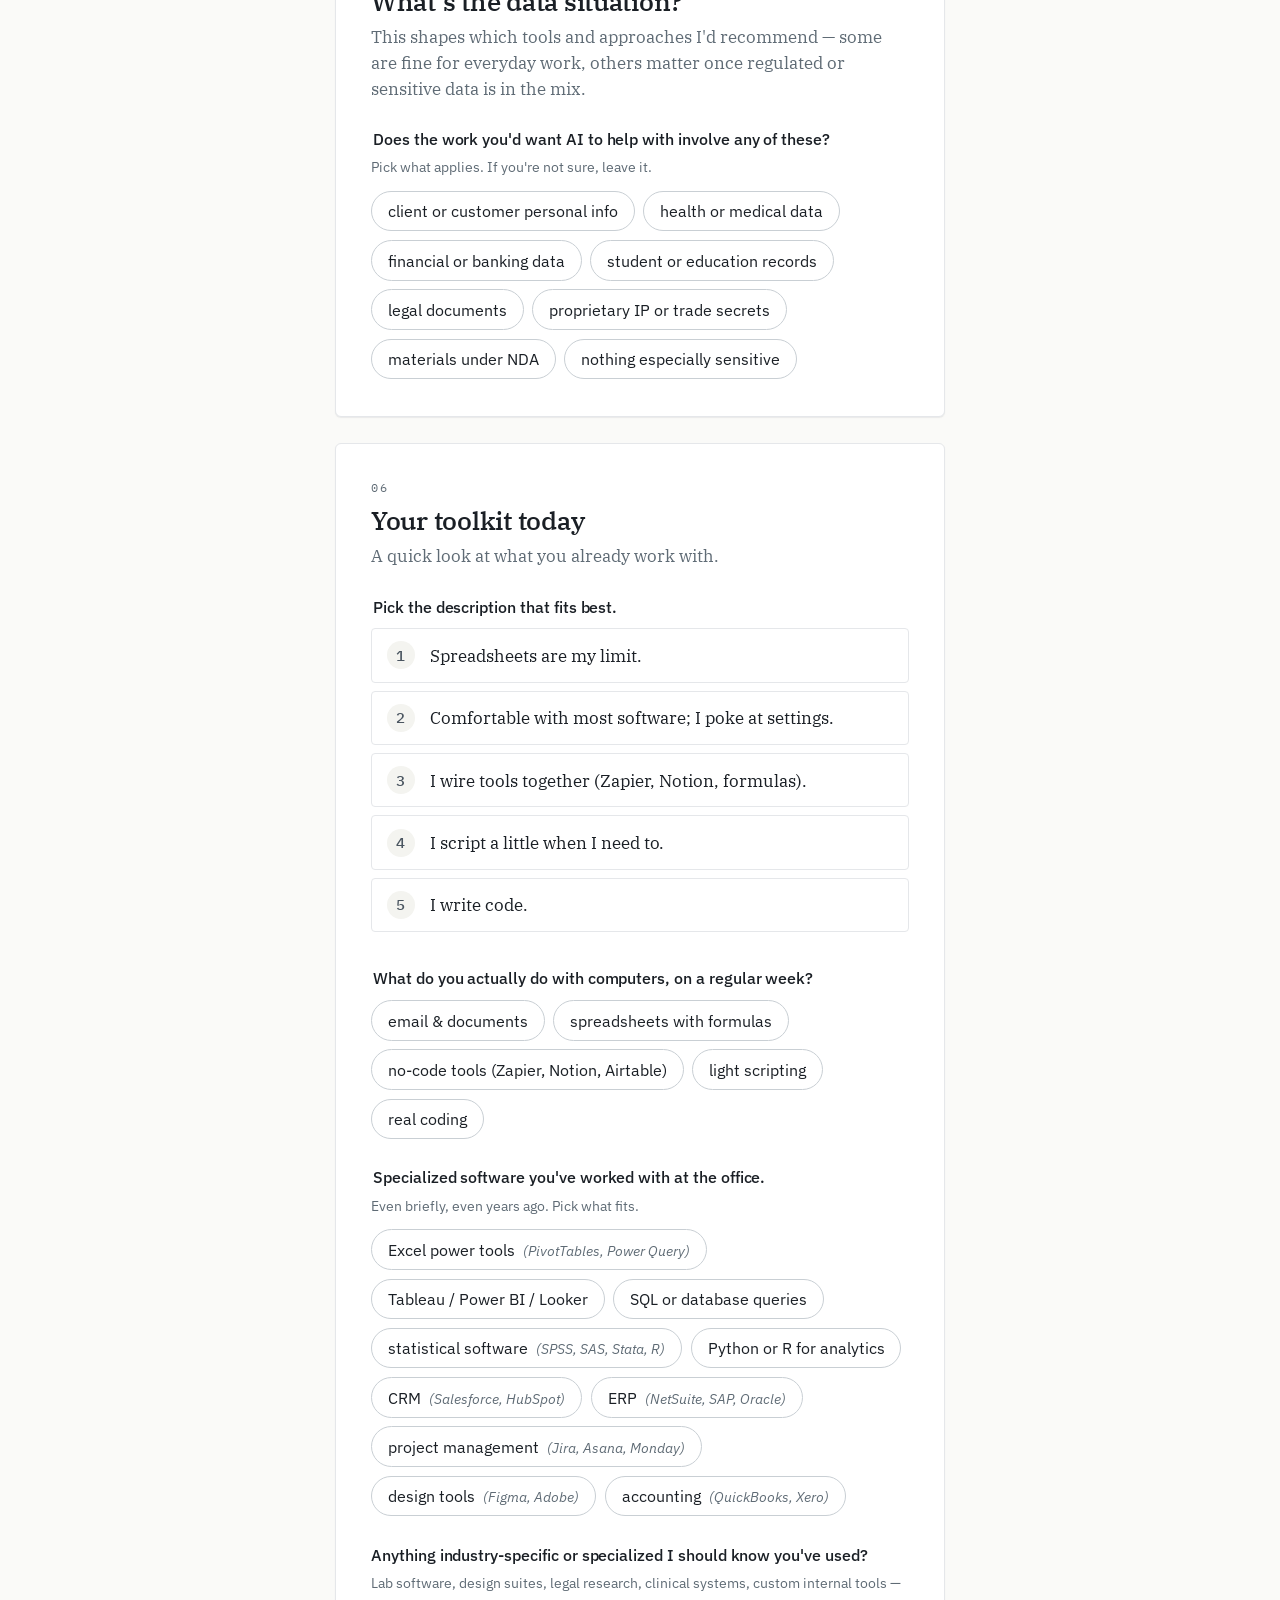
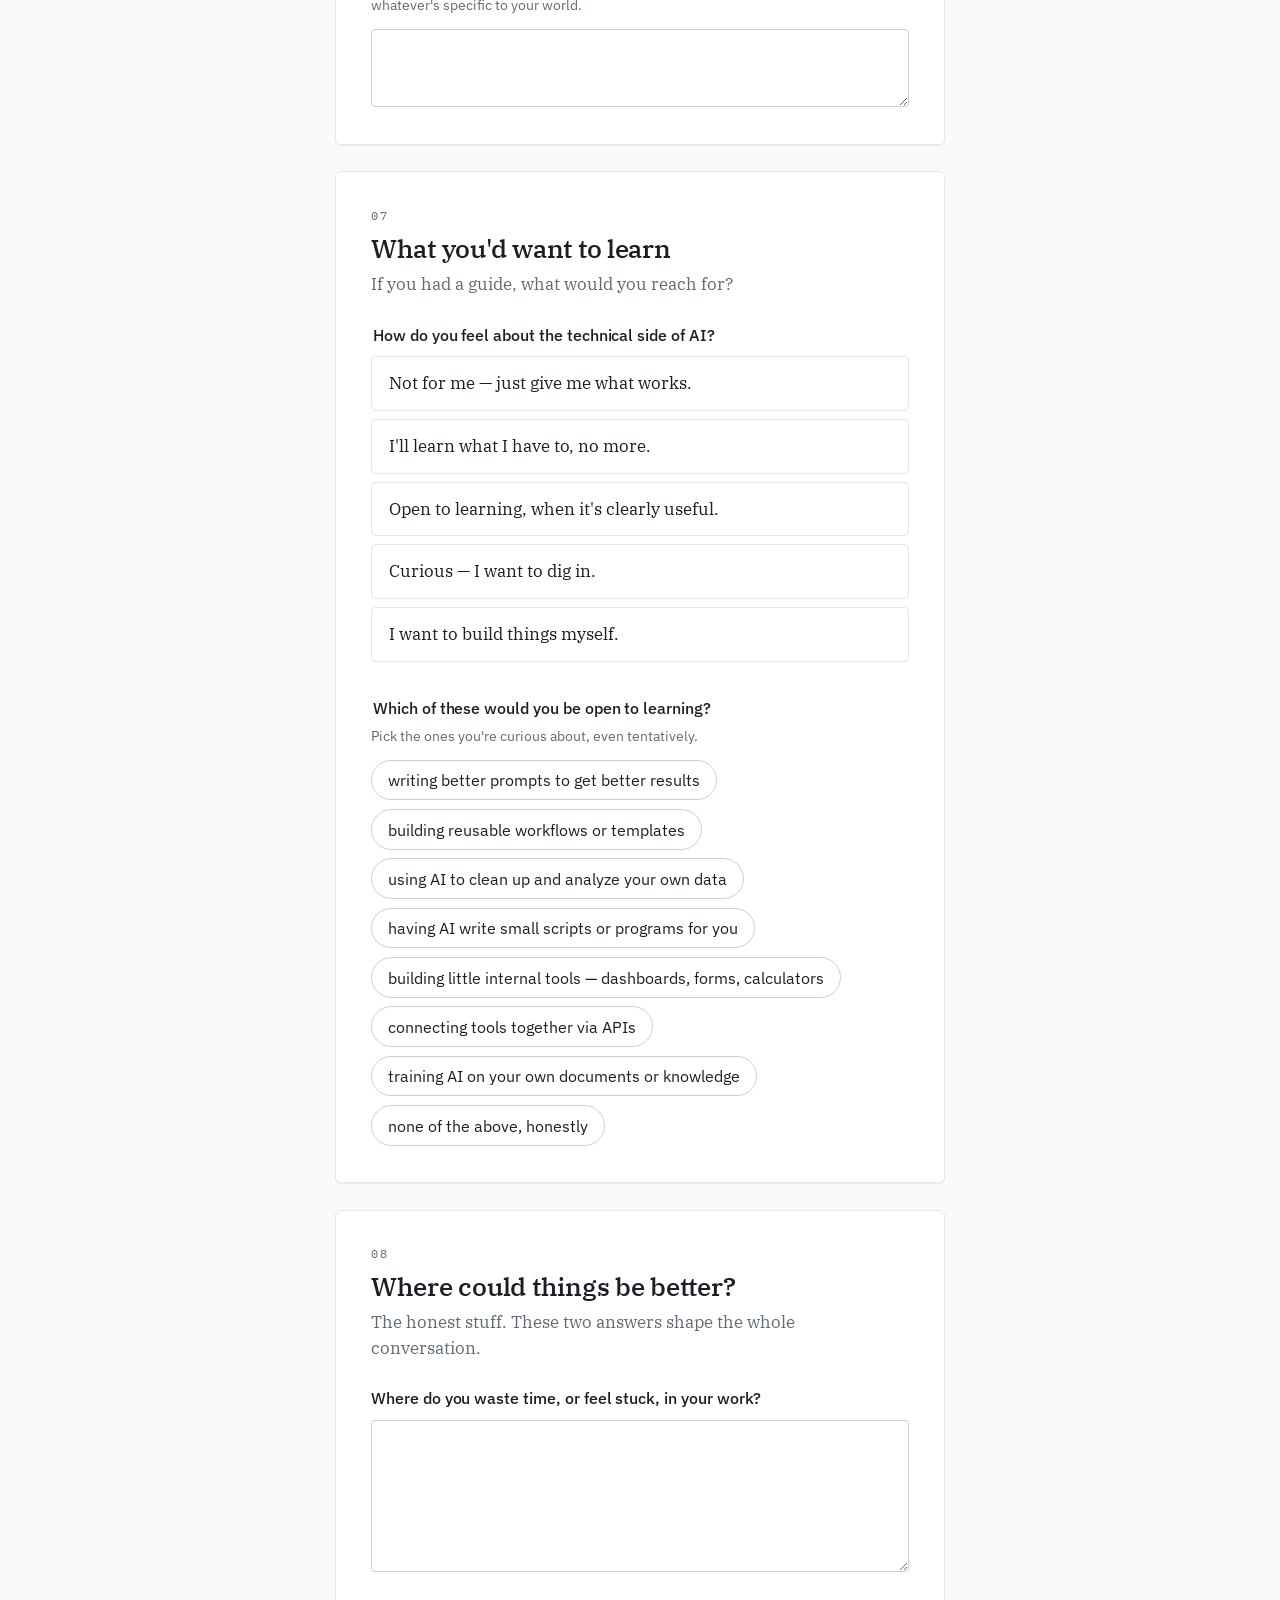
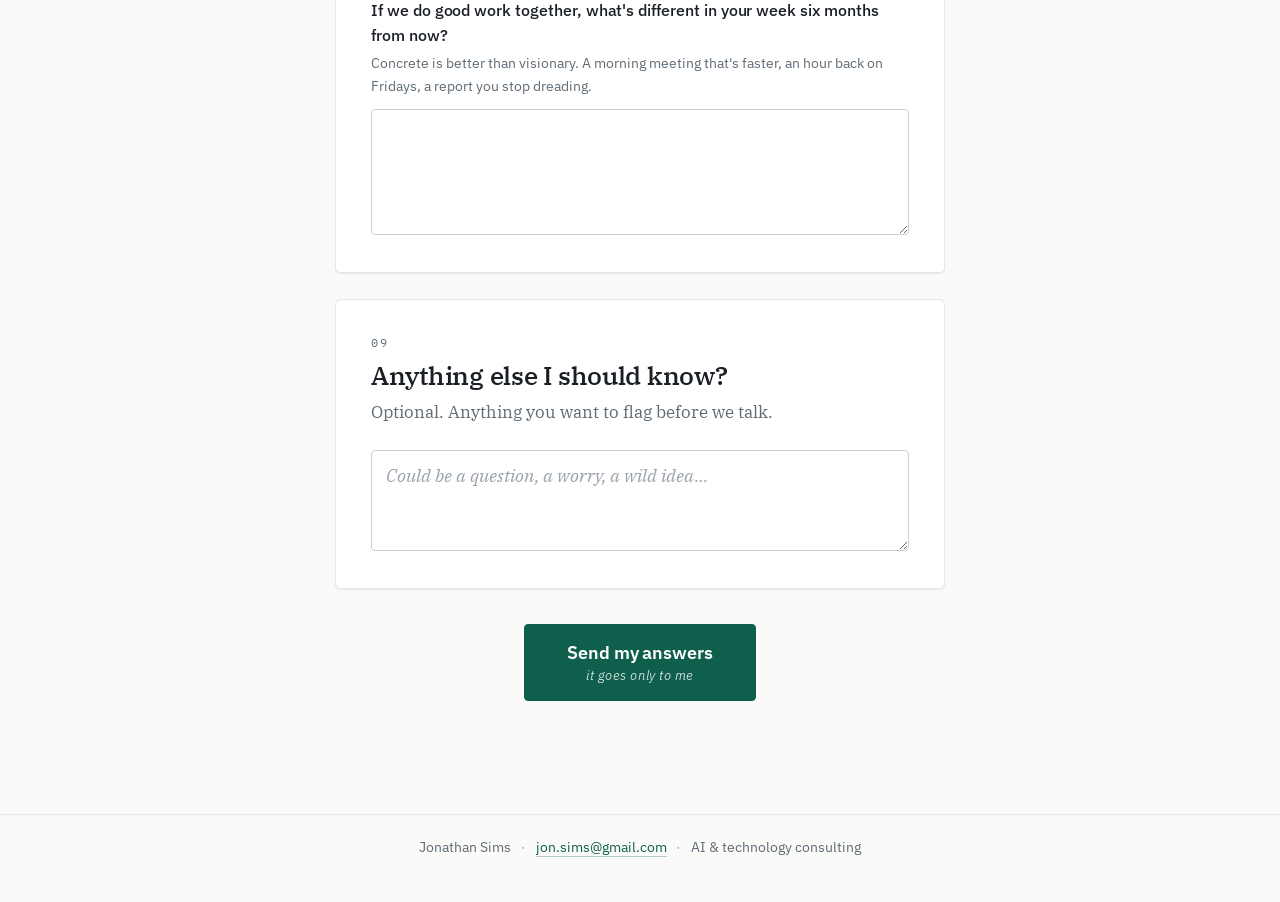
==== commit 7f1a733c: "Use professional name "Jonathan Sims" everywhere respondents see it Replaces "Jon Sims" in masthead " ====
--- a/index.html
+++ b/index.html
@@ -27,7 +27,7 @@
     <section class="masthead">
       <p class="kicker">Before we talk</p>
       <h1>A short survey to map where you are.</h1>
-      <p class="byline">A note from Jon Sims &middot; AI &amp; technology consulting</p>
+      <p class="byline">A note from Jonathan Sims &middot; AI &amp; technology consulting</p>
       <p class="lede">
         Thanks for being open to a conversation about AI. This survey is here to
         help me understand where you are today &mdash; what you've tried, what
@@ -336,13 +336,13 @@
       <p class="kicker">Got it.</p>
       <h2>Thanks, <span id="thanks-name">friend</span>.</h2>
       <p class="lede">I'll read through your answers and be in touch shortly. If anything else comes to mind in the meantime, drop me a note at <a href="mailto:jon.sims@gmail.com">jon.sims@gmail.com</a>.</p>
-      <p class="signoff">&mdash; Jon Sims</p>
+      <p class="signoff">&mdash; Jonathan Sims</p>
     </section>
 
   </main>
 
   <footer class="page-footer">
-    <span>Jon Sims</span>
+    <span>Jonathan Sims</span>
     <span class="dot">&middot;</span>
     <a href="mailto:jon.sims@gmail.com">jon.sims@gmail.com</a>
     <span class="dot">&middot;</span>
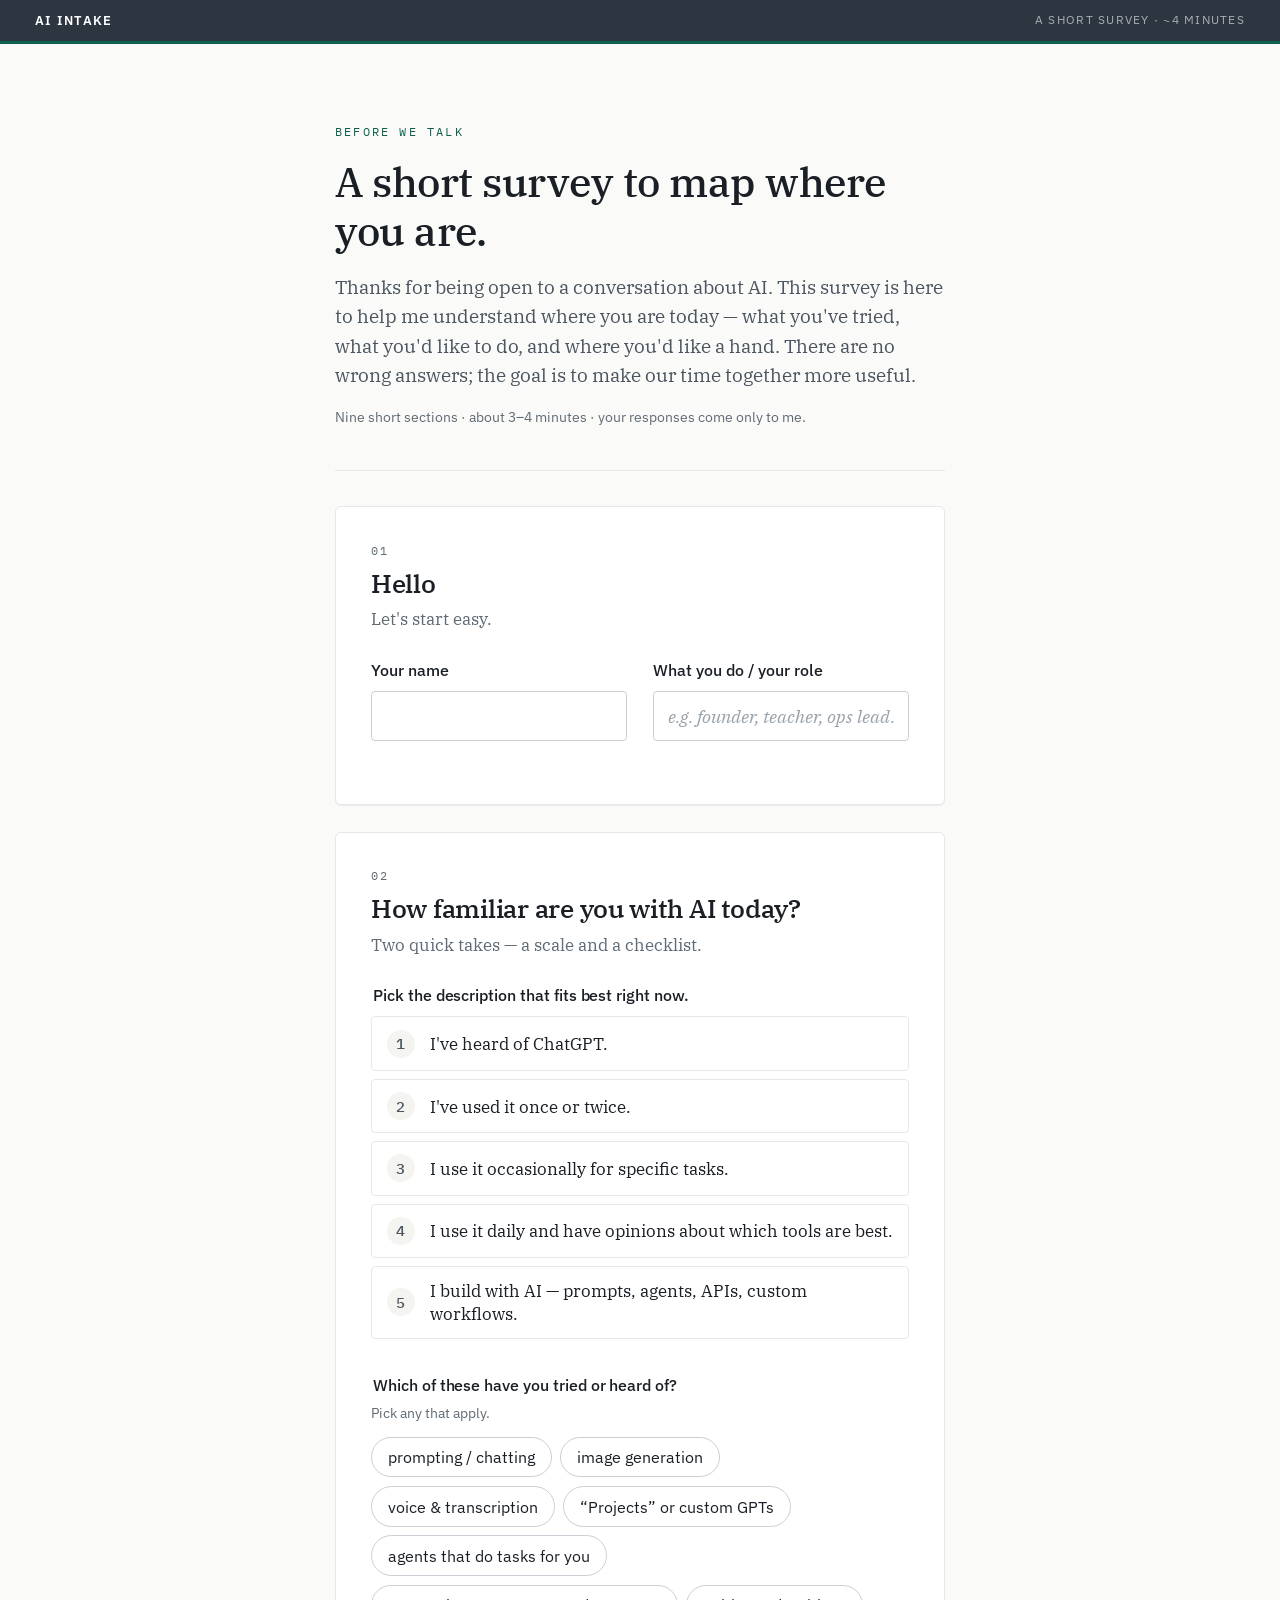
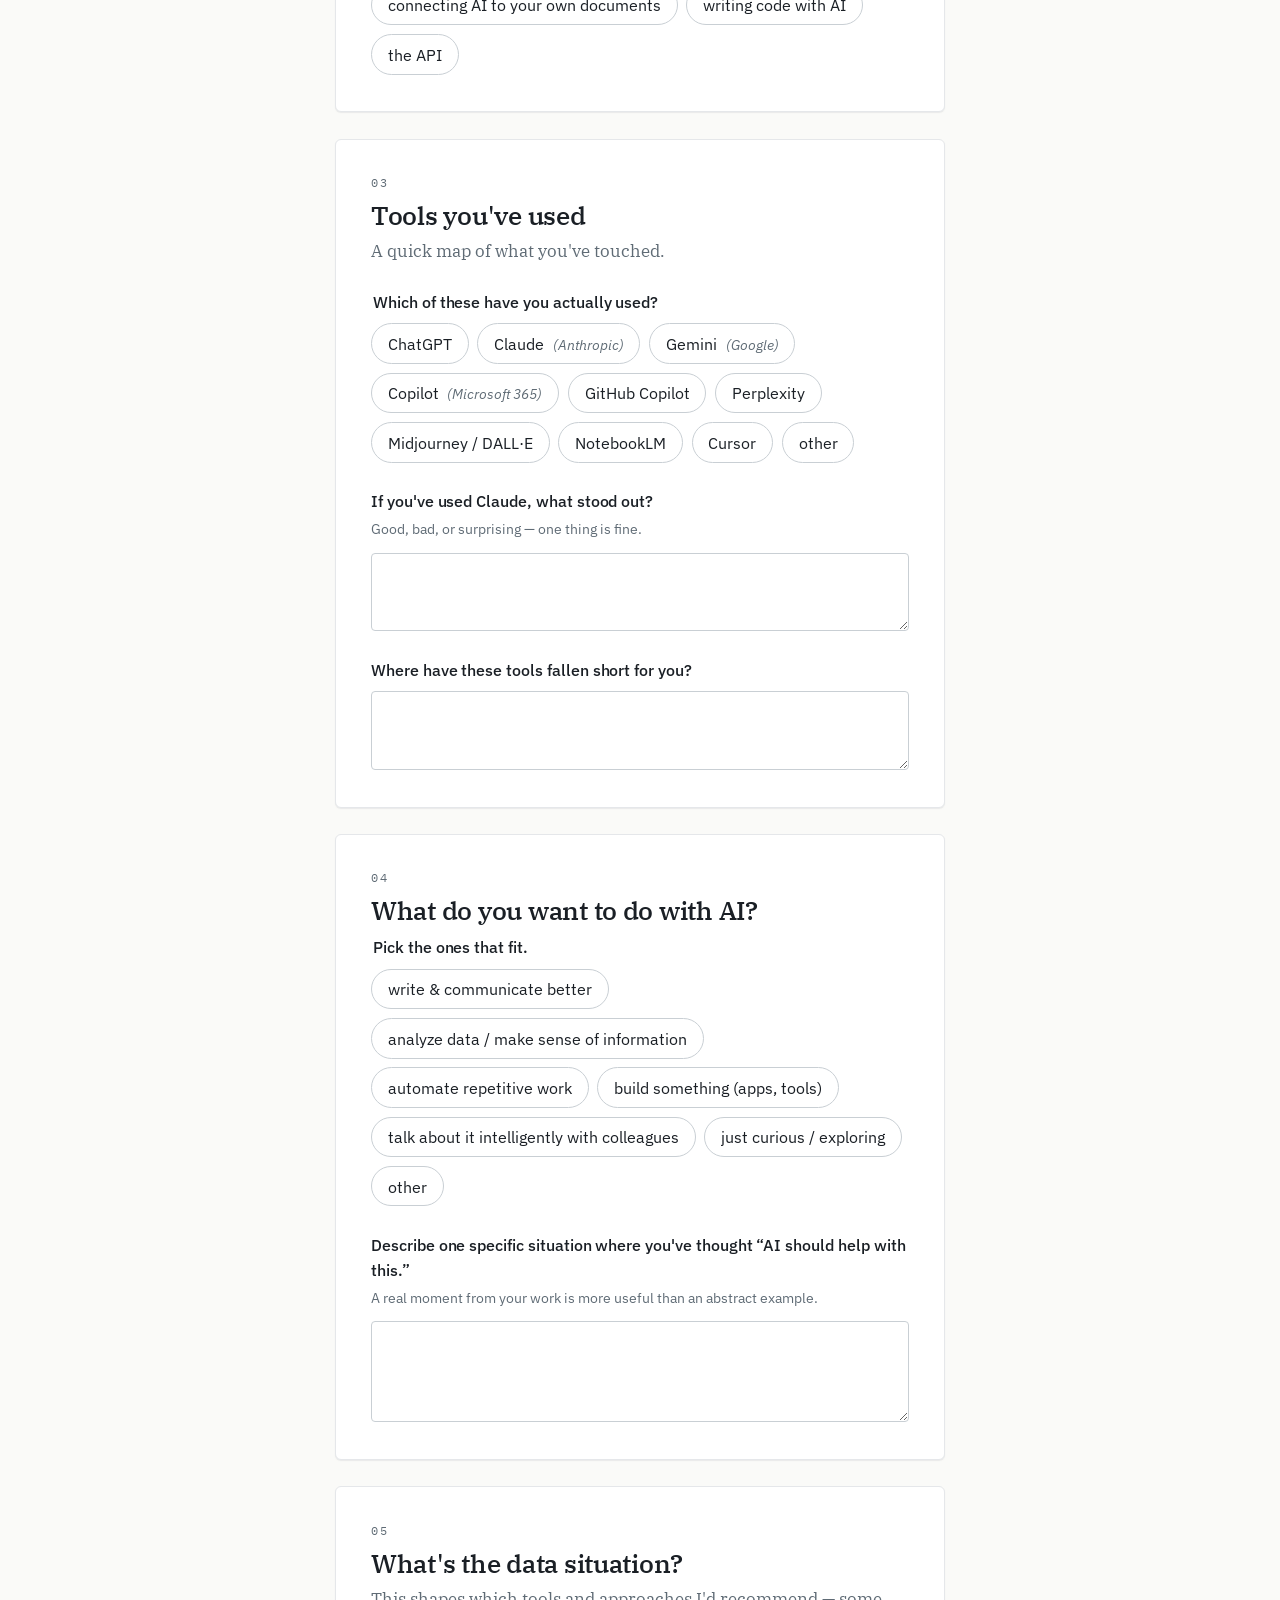
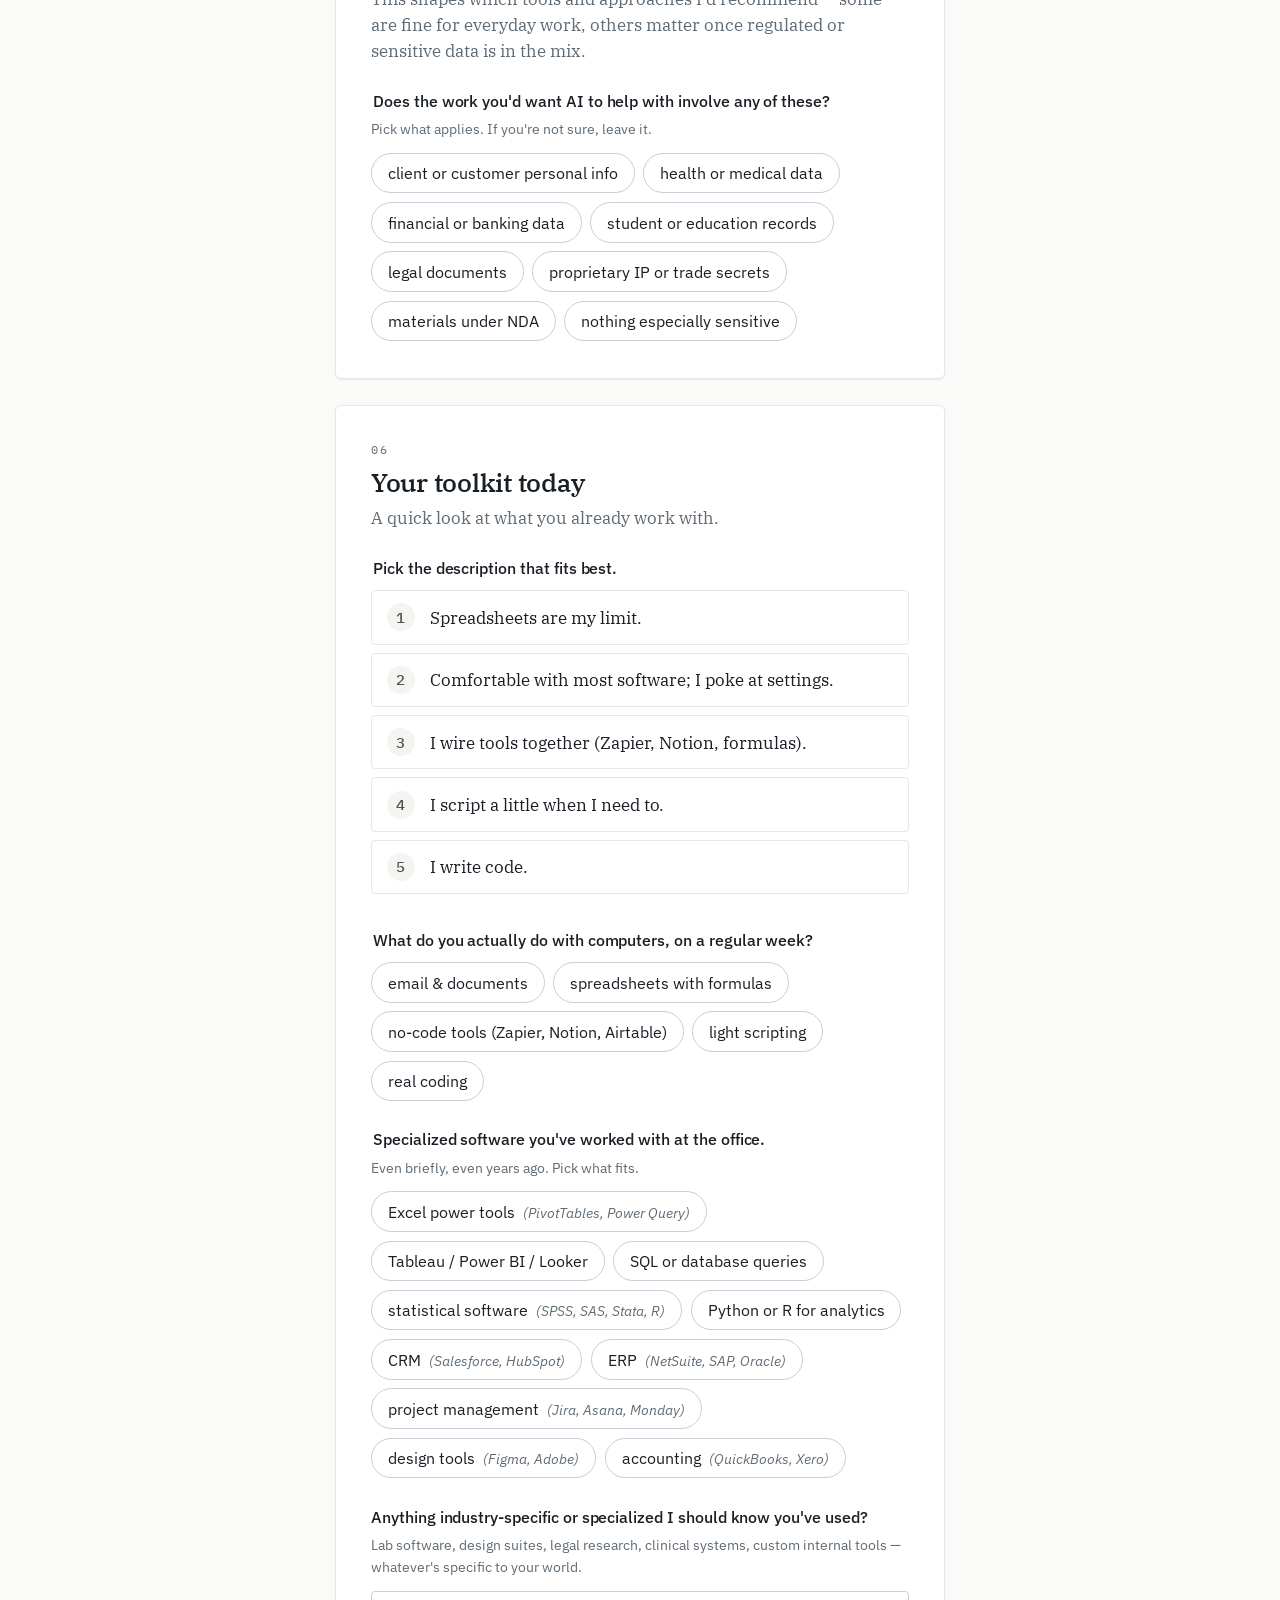
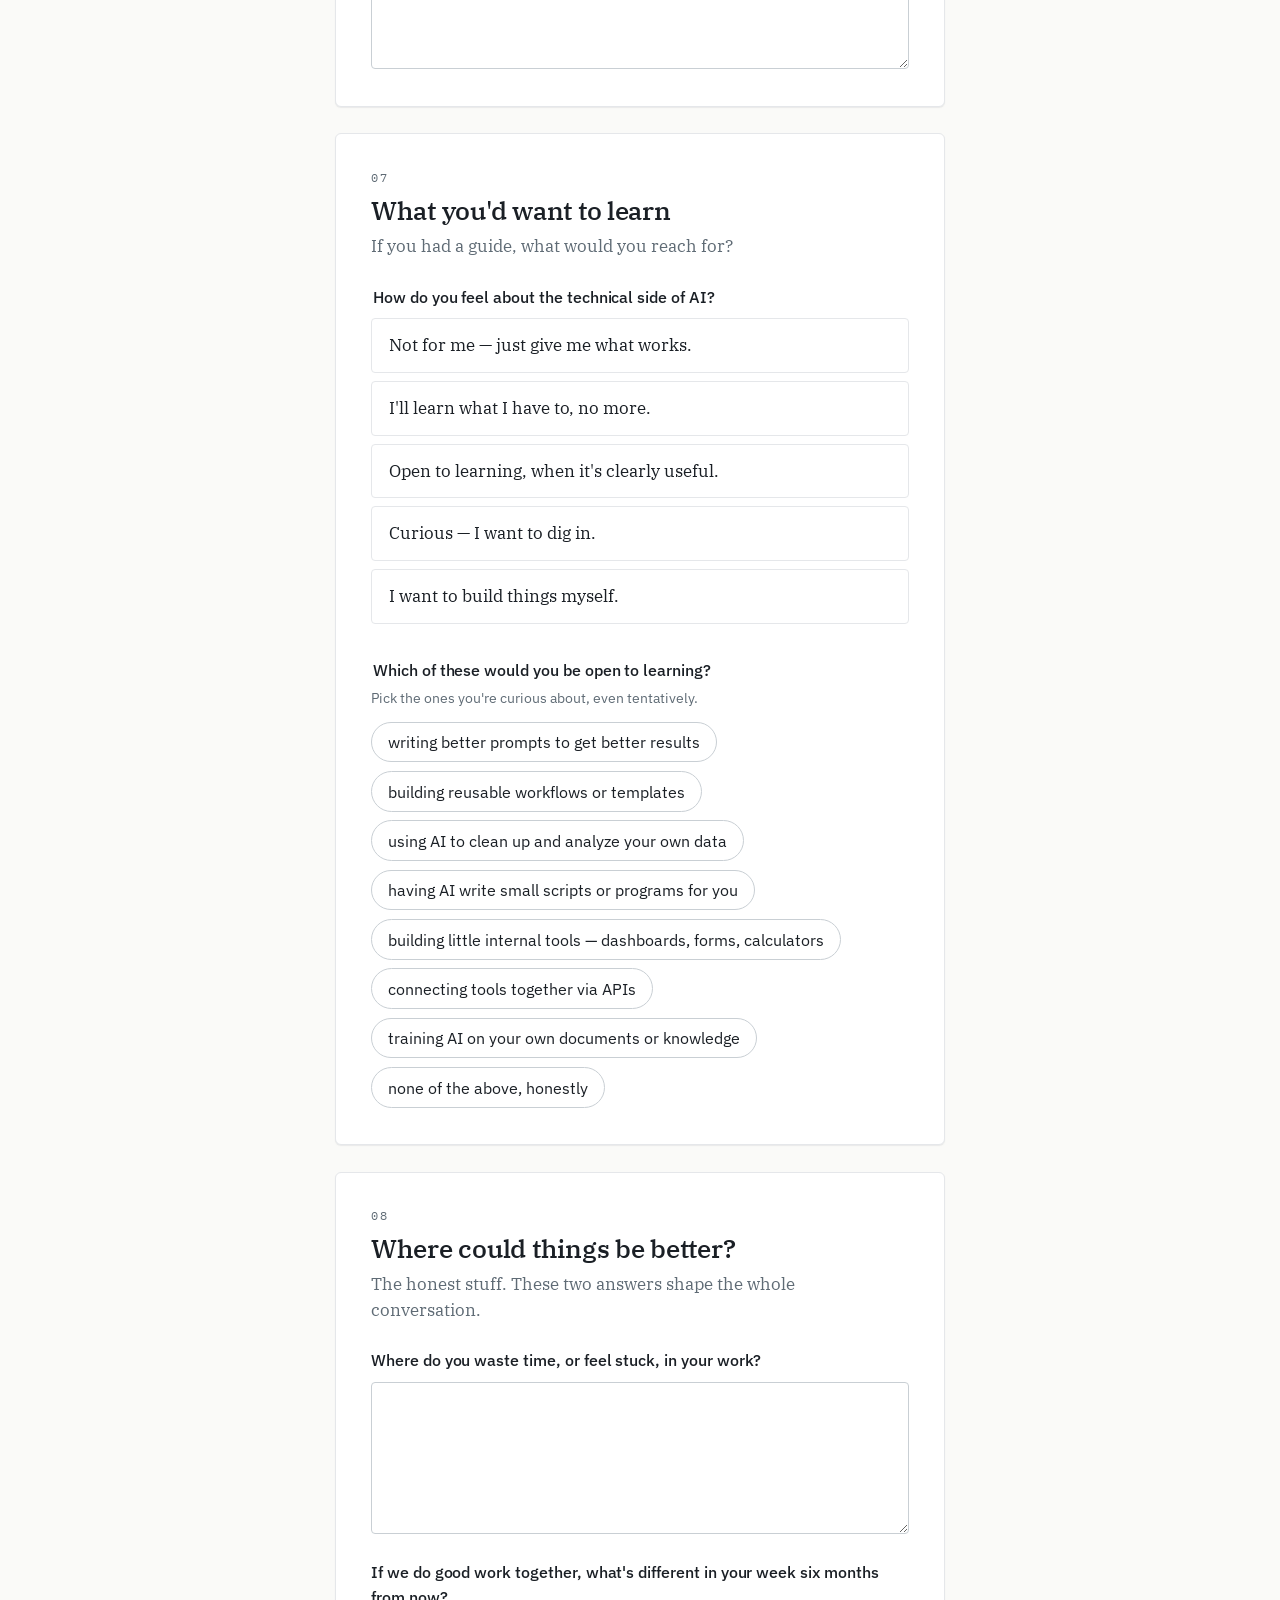
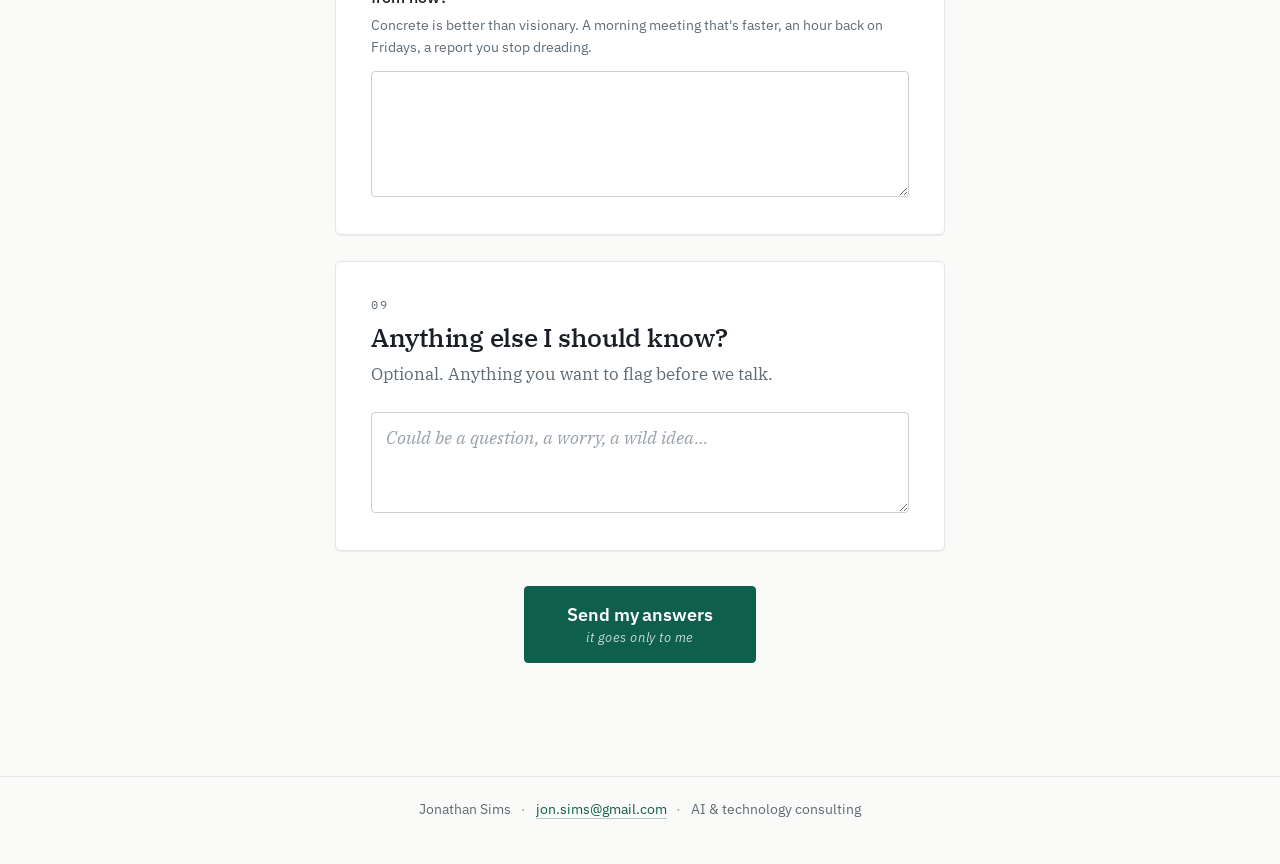
==== commit c40eb8e2: "Remove masthead byline The thank-you signoff and footer carry the attribution; the masthead reads cl" ====
--- a/index.html
+++ b/index.html
@@ -27,7 +27,6 @@
     <section class="masthead">
       <p class="kicker">Before we talk</p>
       <h1>A short survey to map where you are.</h1>
-      <p class="byline">A note from Jonathan Sims &middot; AI &amp; technology consulting</p>
       <p class="lede">
         Thanks for being open to a conversation about AI. This survey is here to
         help me understand where you are today &mdash; what you've tried, what
--- a/style.css
+++ b/style.css
@@ -151,14 +151,6 @@
   font-size: 0.82rem;
   color: var(--text-muted);
   margin: 0;
-}
-
-.byline {
-  font-family: var(--serif);
-  font-style: italic;
-  font-size: 0.95rem;
-  color: var(--charcoal-soft);
-  margin: -0.4rem 0 1.1rem;
 }
 
 .signoff {
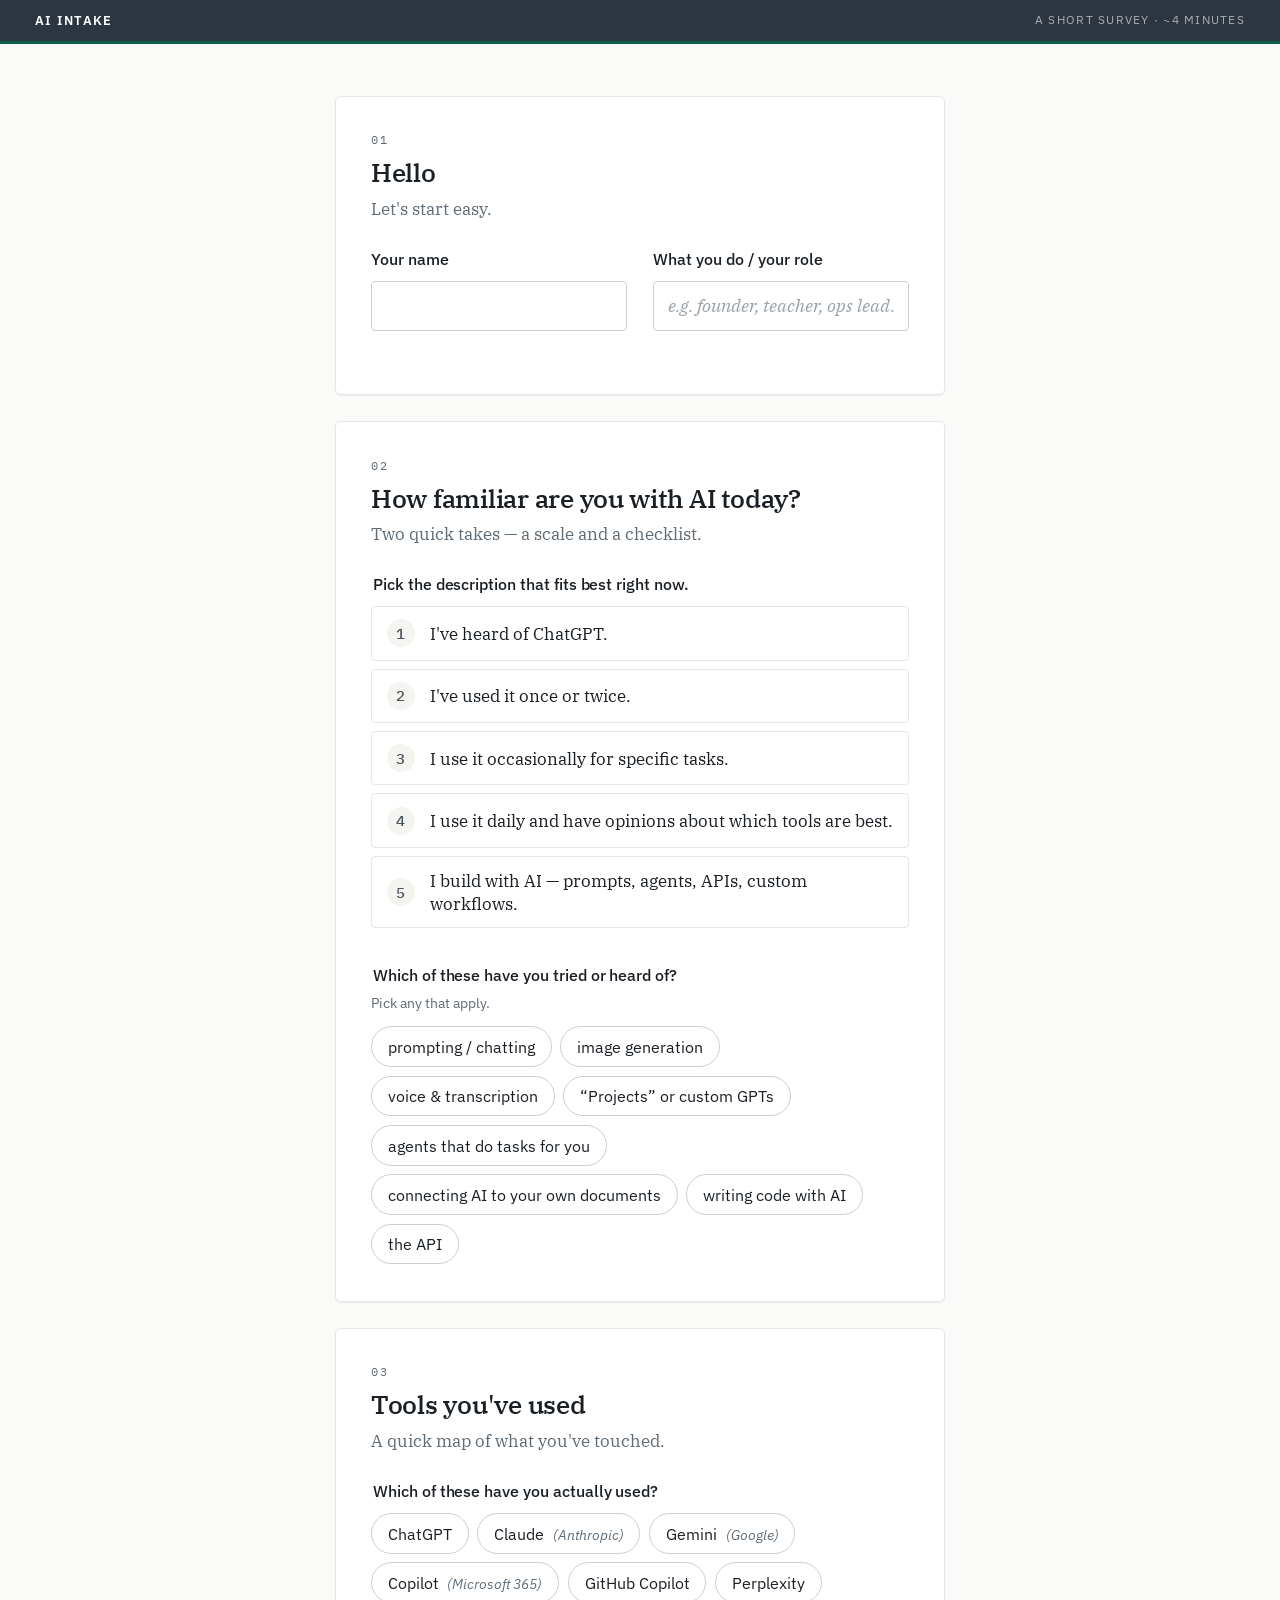
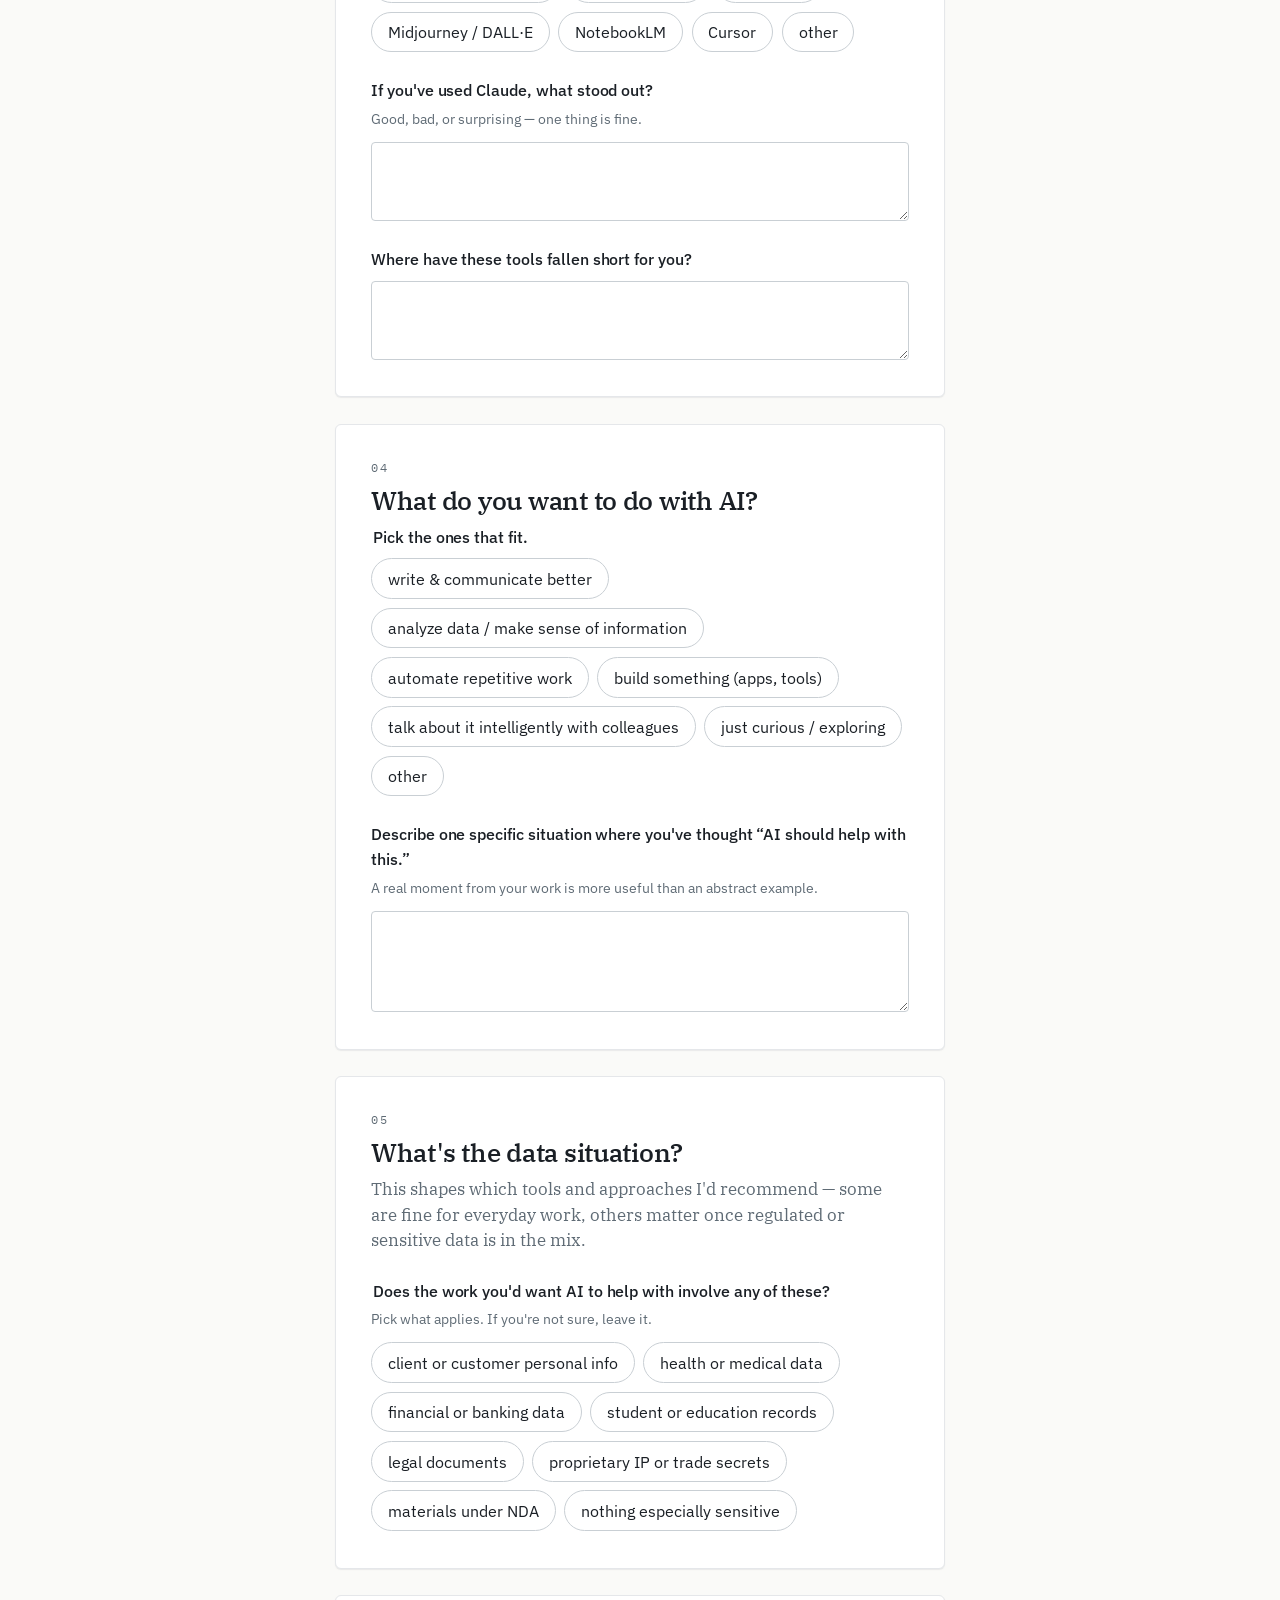
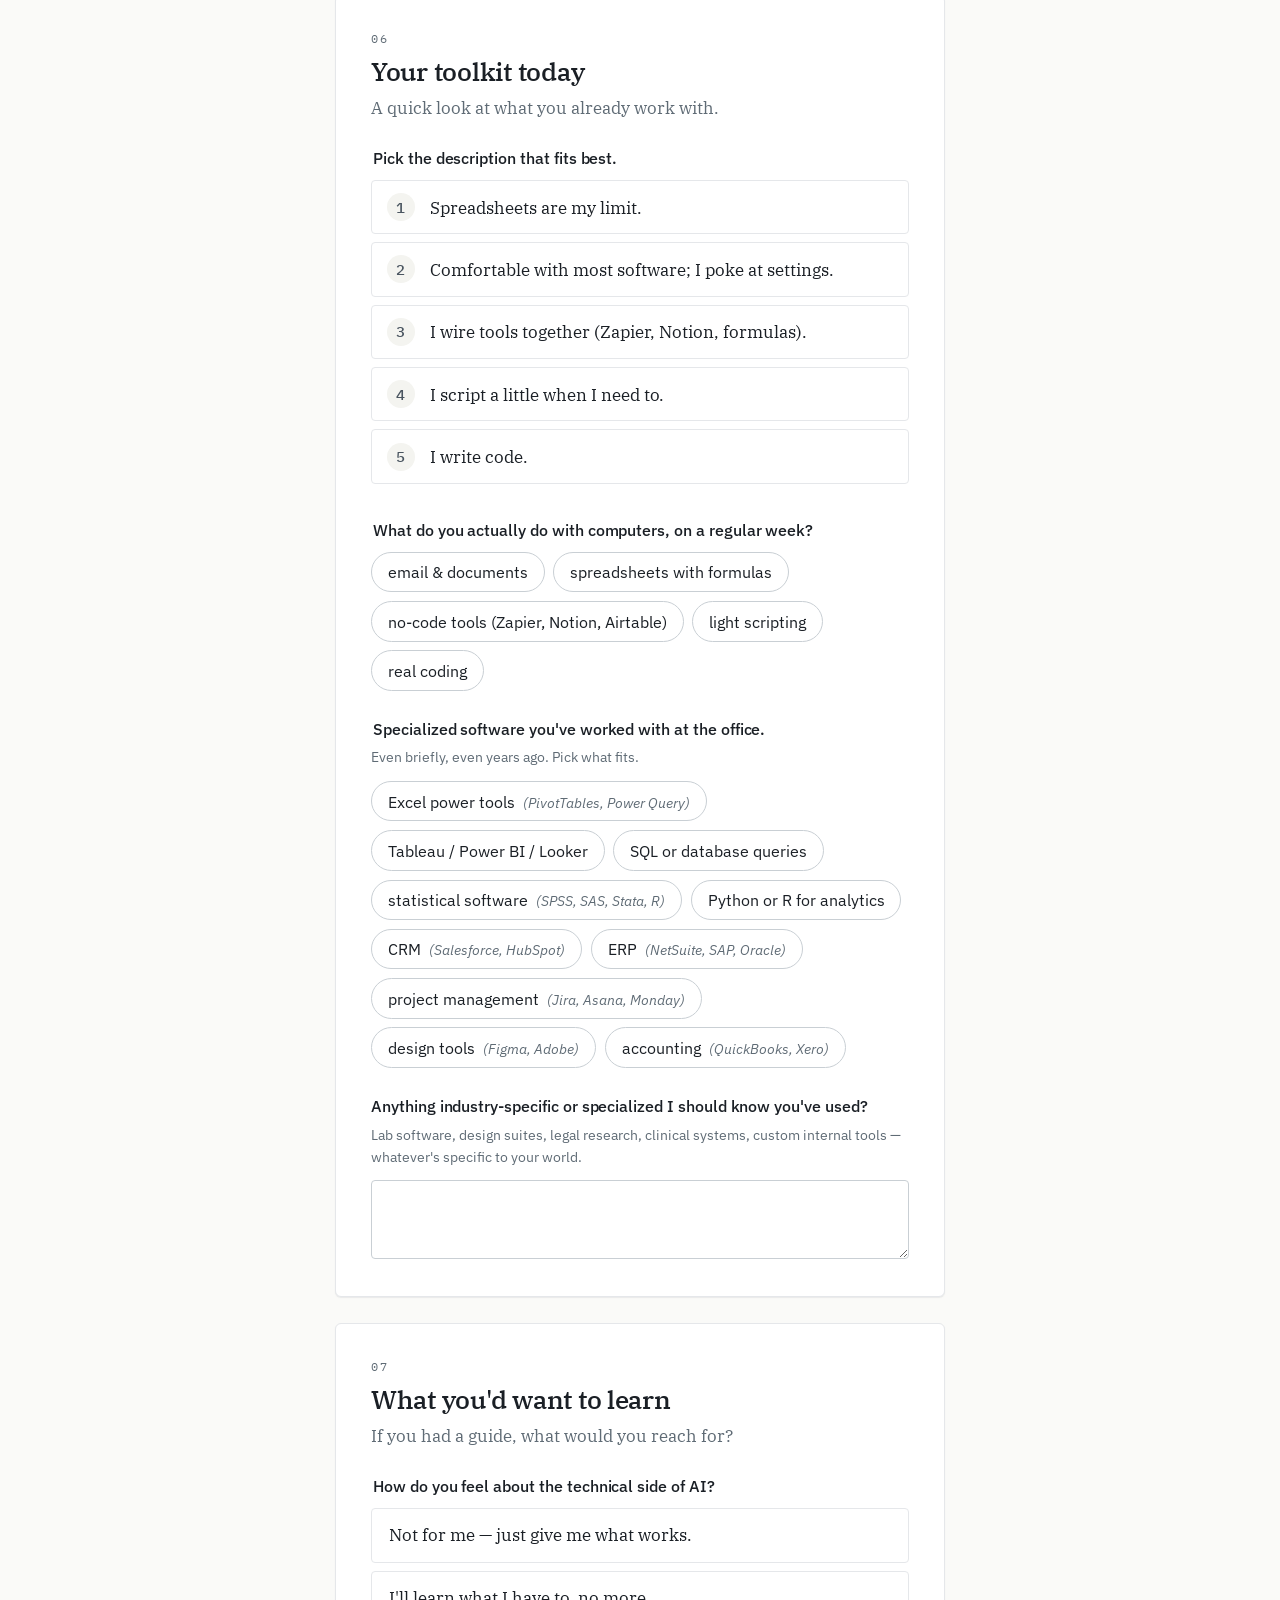
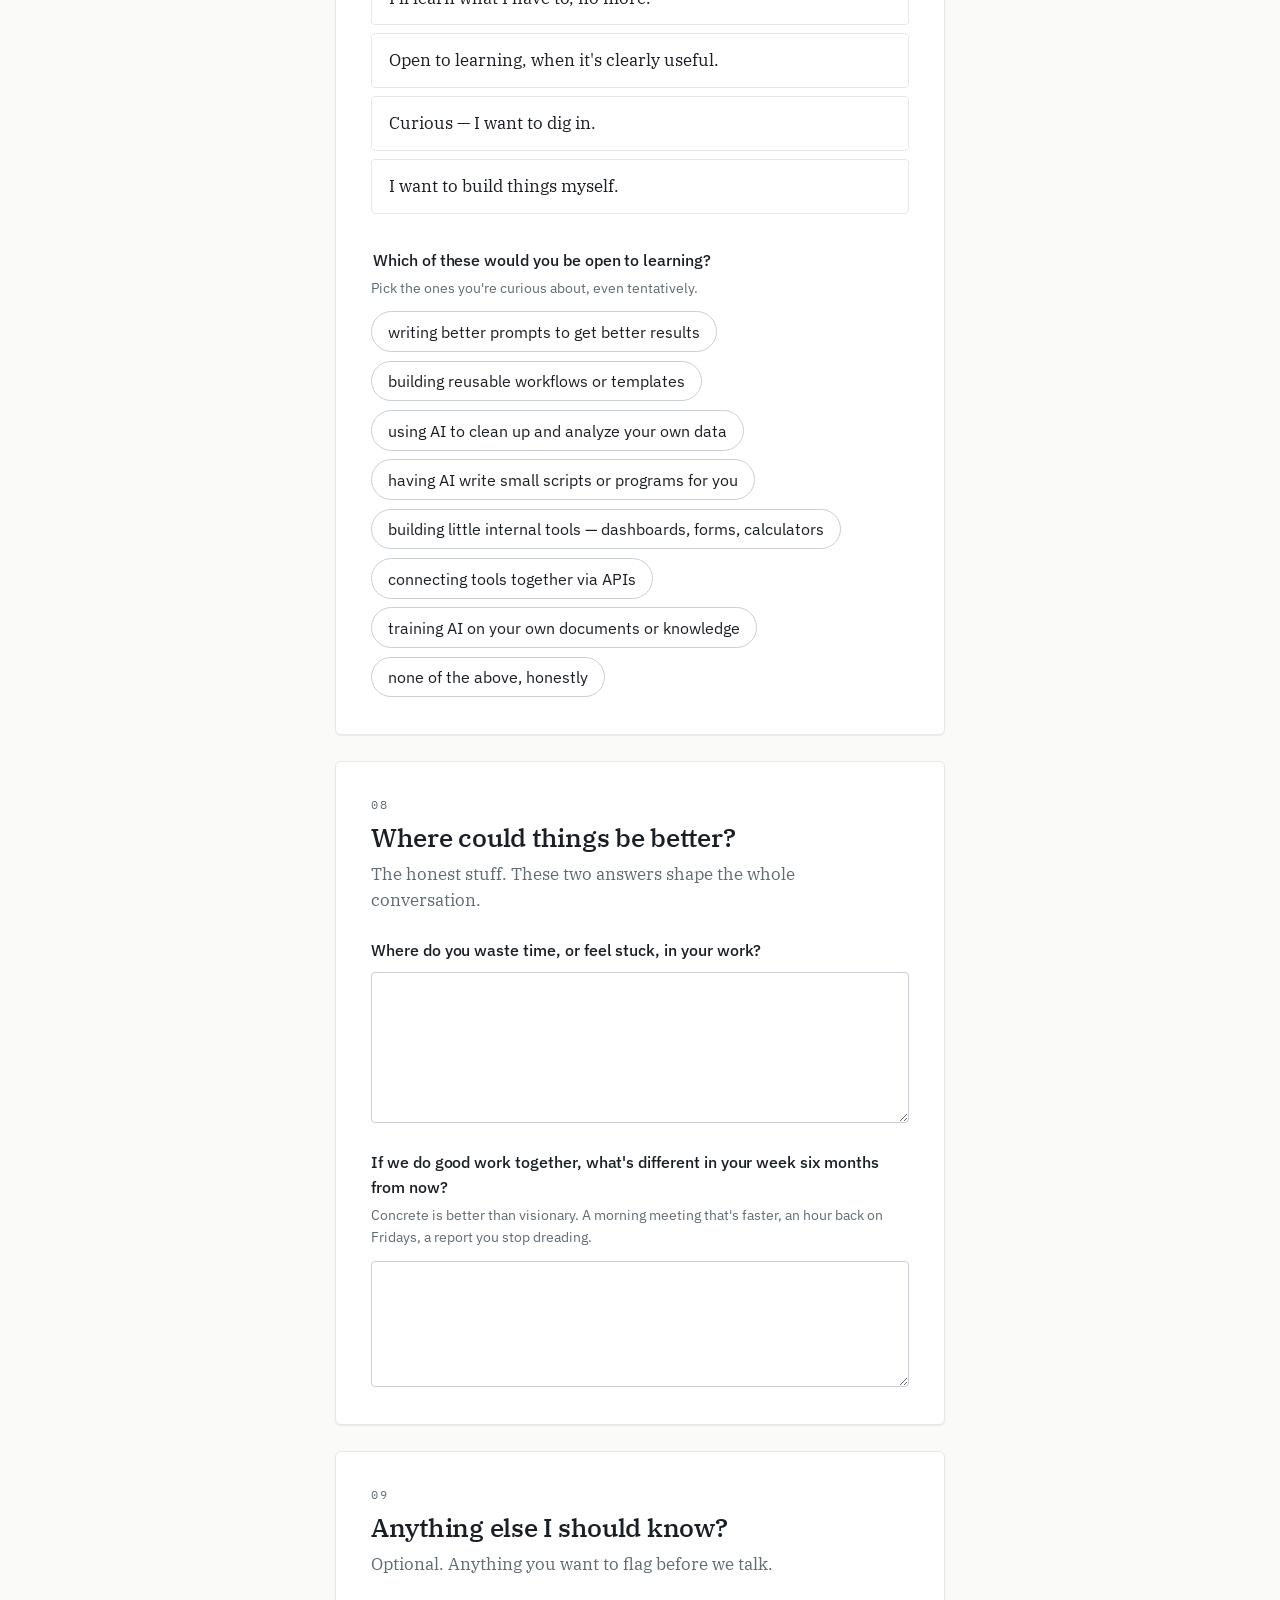
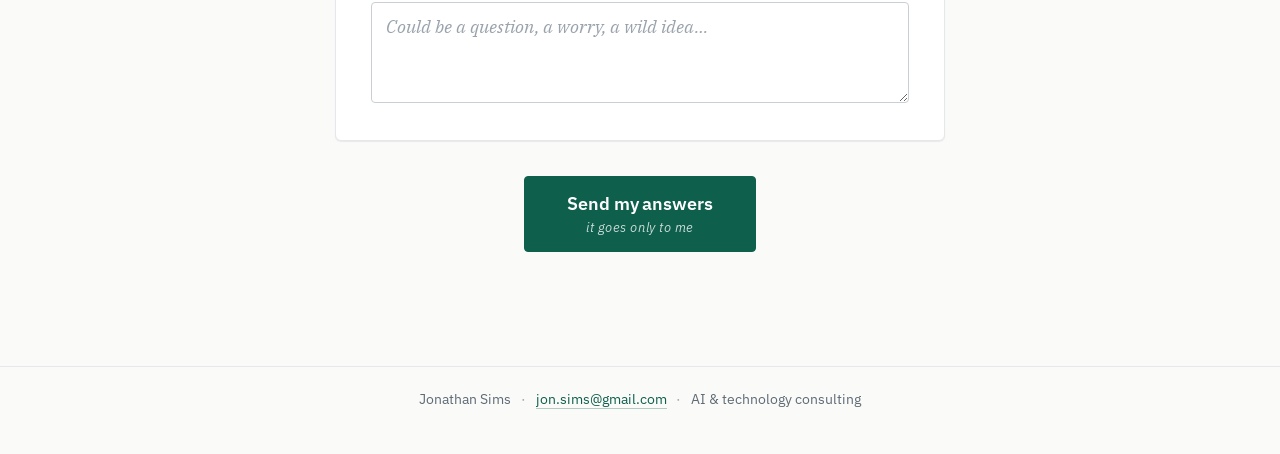
==== commit ce87f663: "Remove masthead — form starts at section 01 Topbar carries the title and time estimate; footer carri" ====
--- a/index.html
+++ b/index.html
@@ -23,18 +23,6 @@
   <div class="masthead-rule"></div>
 
   <main class="page">
-
-    <section class="masthead">
-      <p class="kicker">Before we talk</p>
-      <h1>A short survey to map where you are.</h1>
-      <p class="lede">
-        Thanks for being open to a conversation about AI. This survey is here to
-        help me understand where you are today &mdash; what you've tried, what
-        you'd like to do, and where you'd like a hand. There are no wrong
-        answers; the goal is to make our time together more useful.
-      </p>
-      <p class="lede-meta">Nine short sections · about 3&ndash;4 minutes · your responses come only to me.</p>
-    </section>
 
     <form id="survey" novalidate>
 
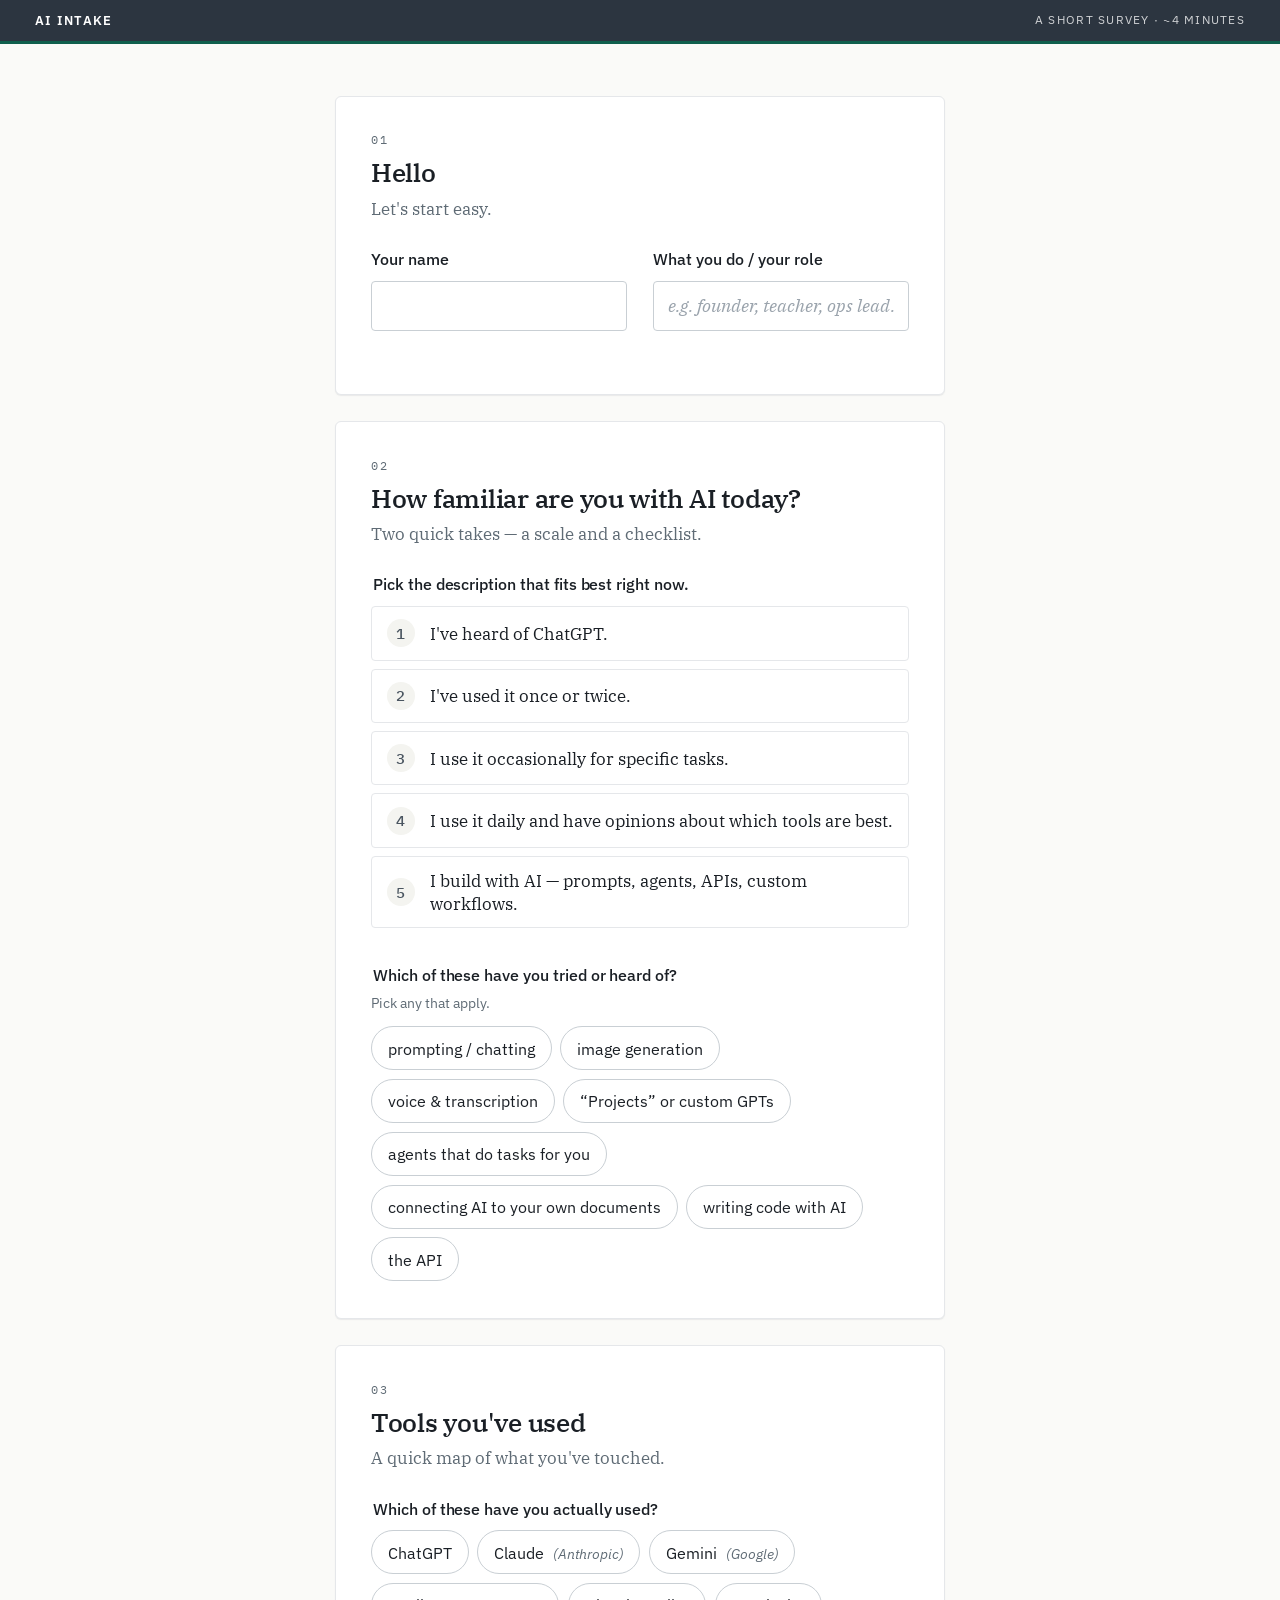
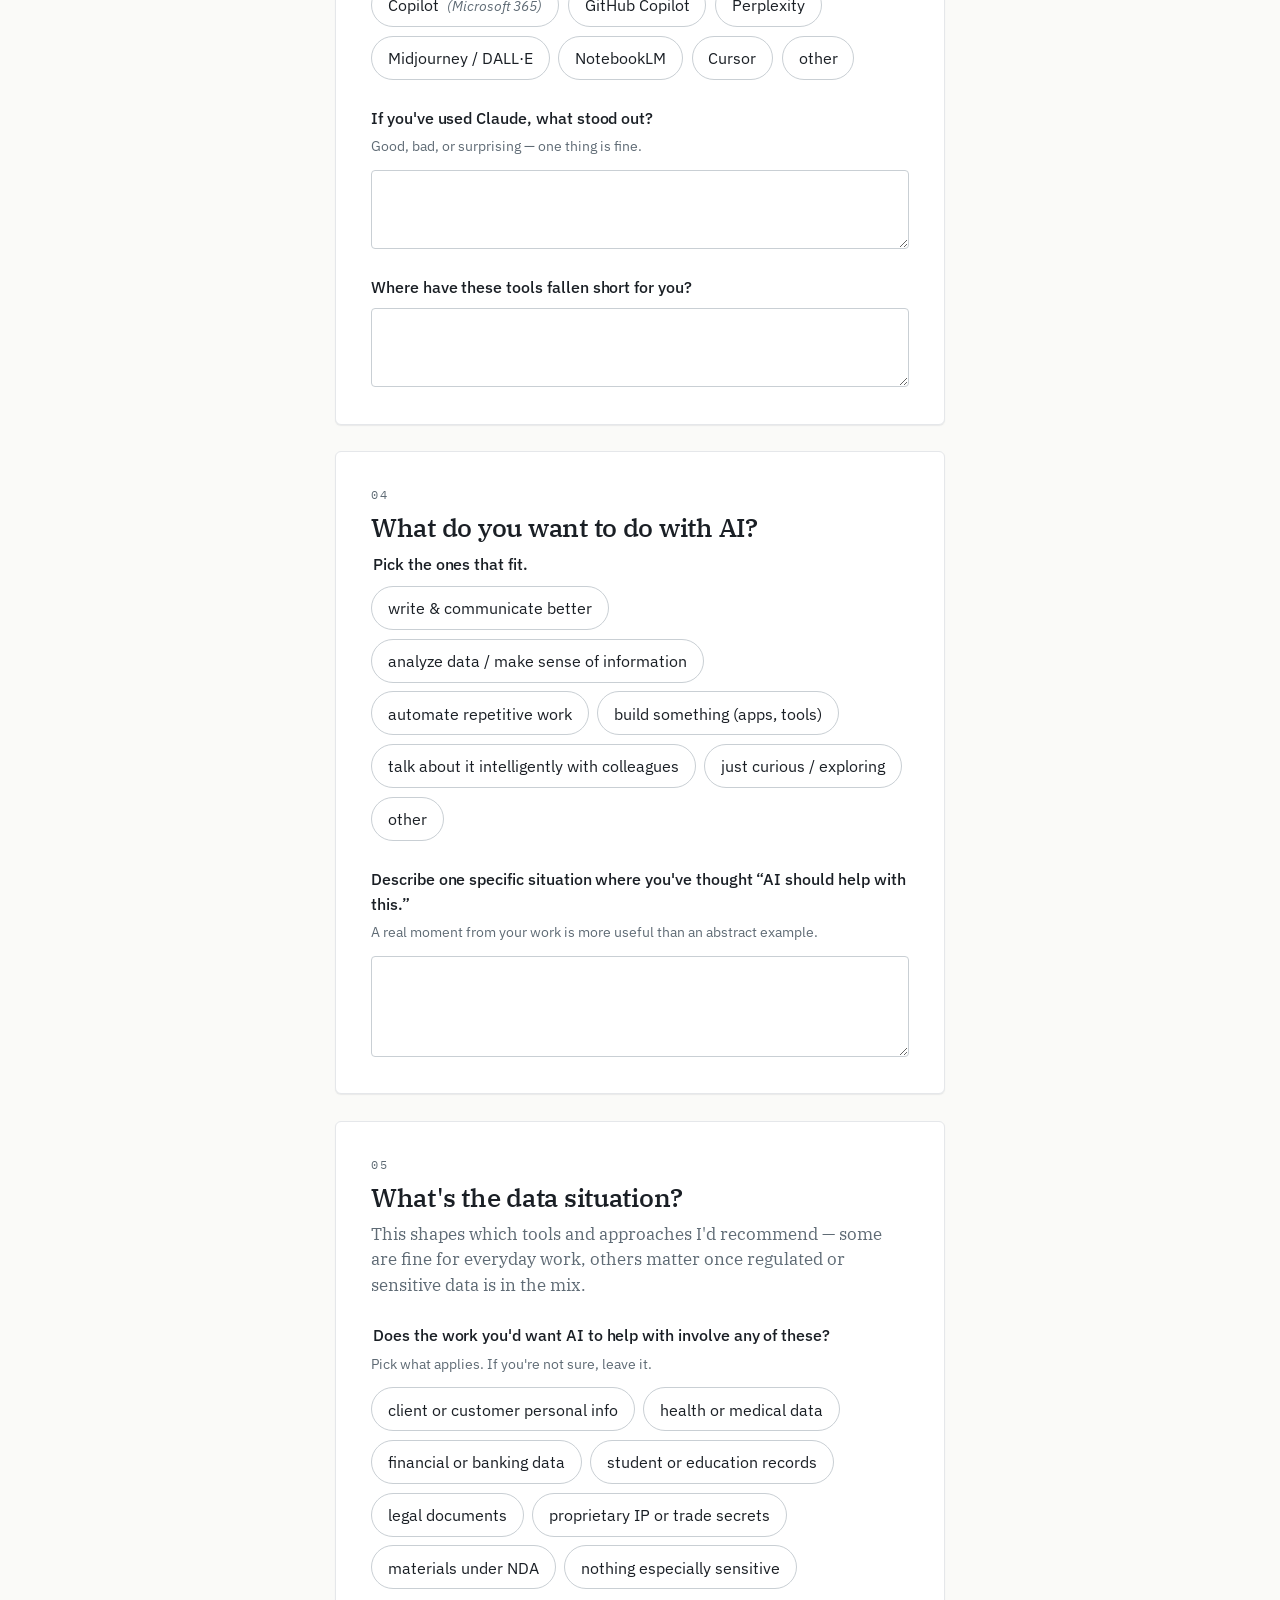
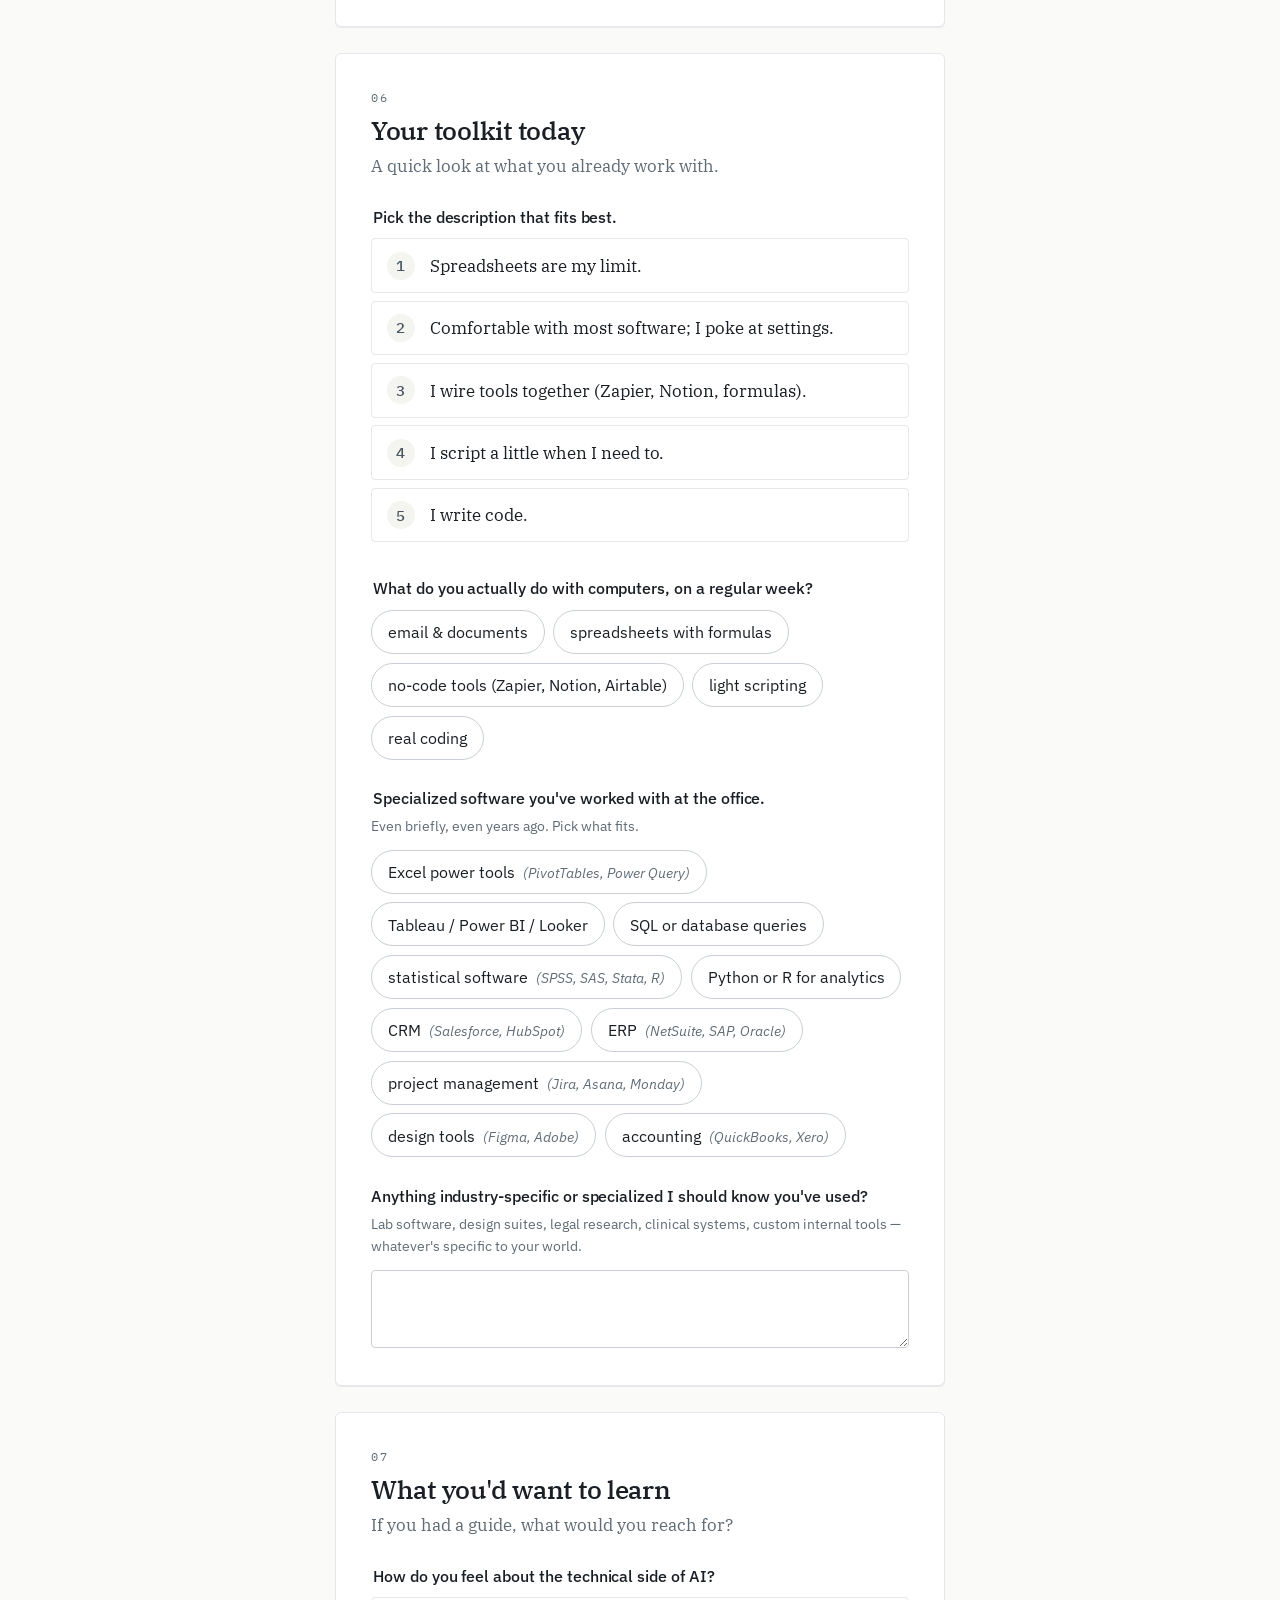
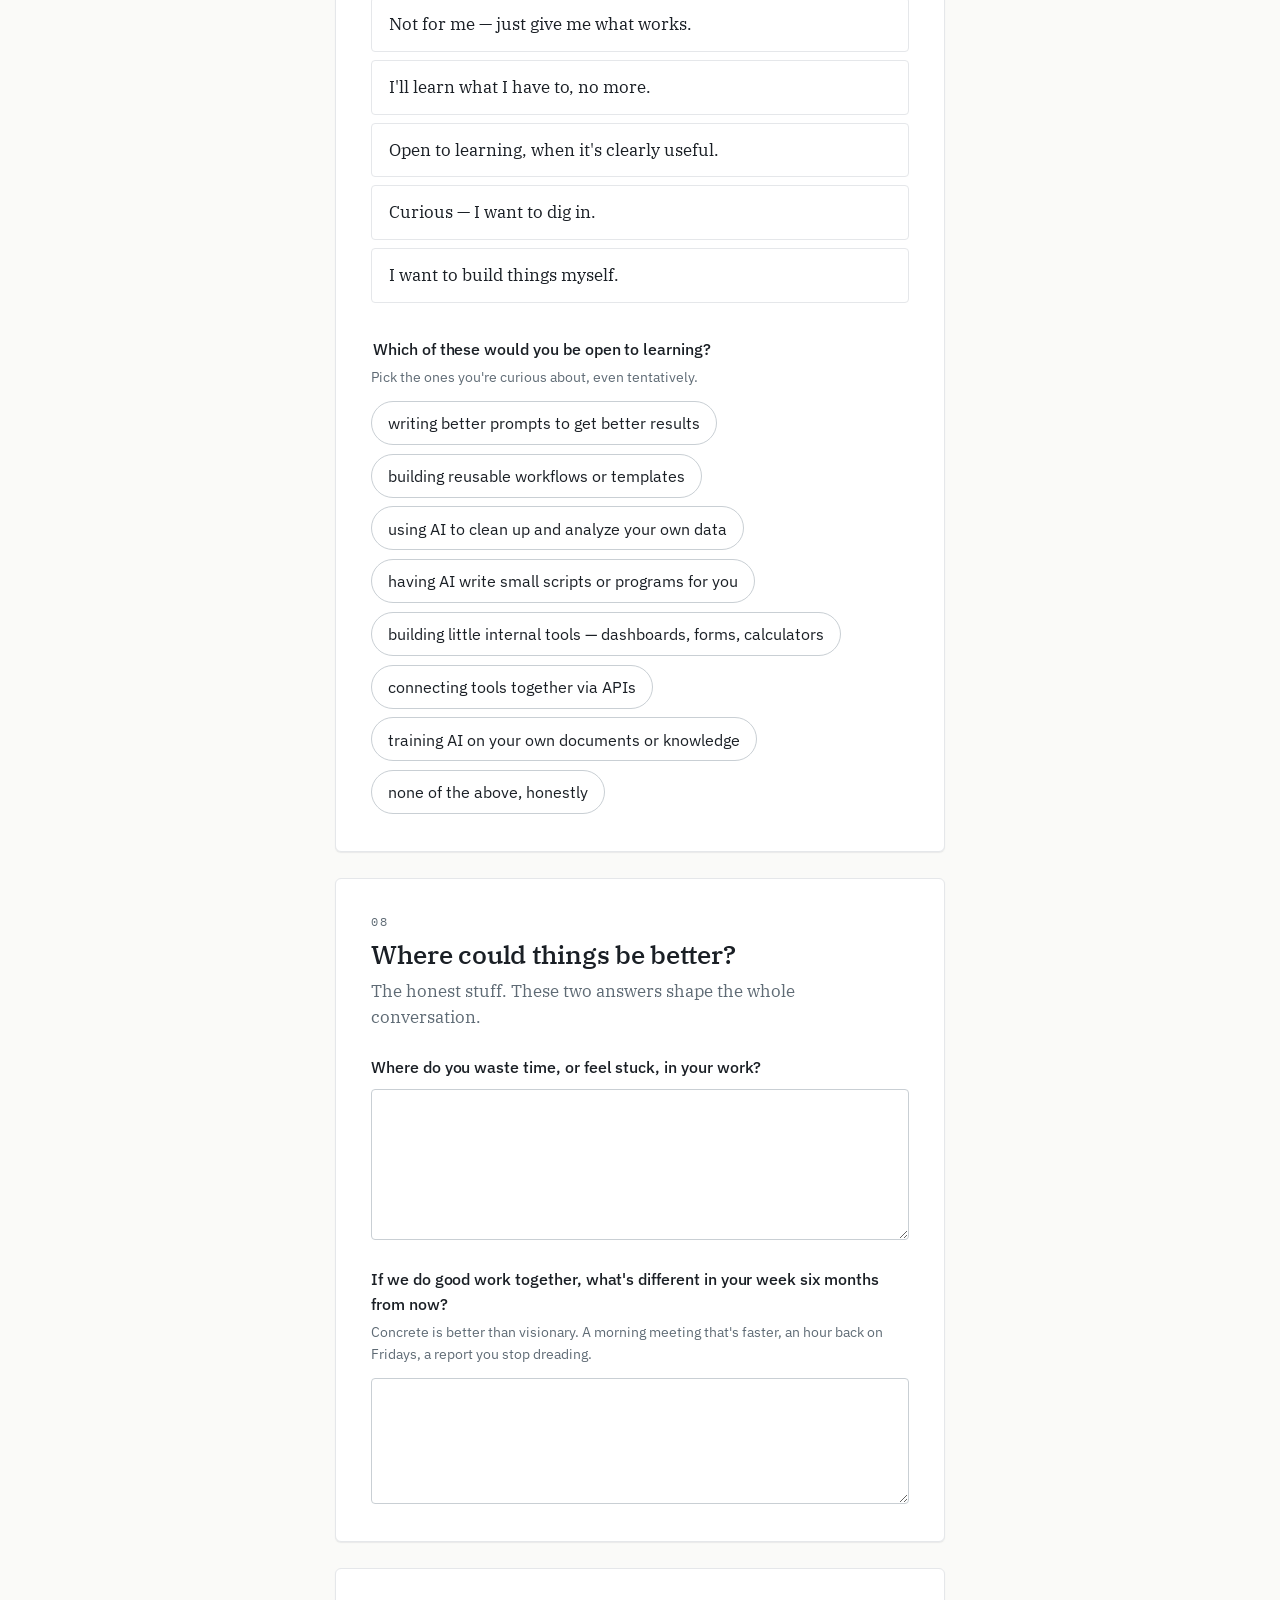
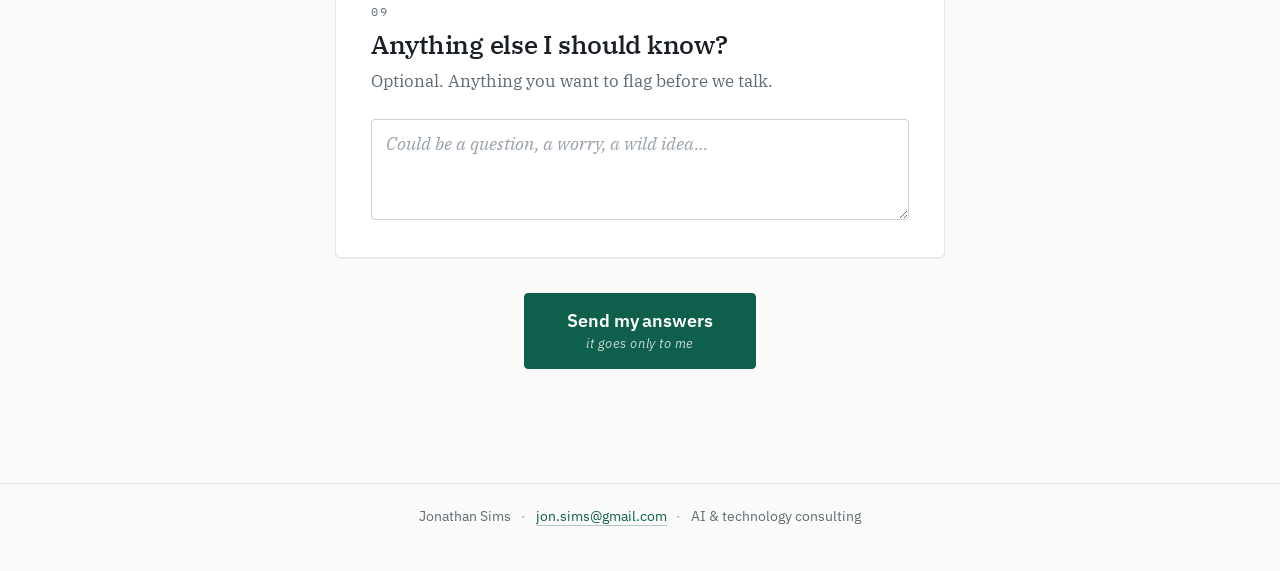
==== commit c92835b6: "Accessibility + CSS fixes from agent test pass Six bugs surfaced by the parallel accessibility / res" ====
--- a/index.html
+++ b/index.html
@@ -24,6 +24,8 @@
 
   <main class="page">
 
+    <h1 class="sr-only">AI Intake Survey</h1>
+
     <form id="survey" novalidate>
 
       <!-- 1. Hello -->
@@ -50,7 +52,7 @@
         <h2>How familiar are you with AI today?</h2>
         <p class="card-intro">Two quick takes &mdash; a scale and a checklist.</p>
 
-        <fieldset class="field scale-field" data-required>
+        <fieldset class="field scale-field" data-required aria-required="true">
           <legend class="field-label">Pick the description that fits best right now.</legend>
           <label class="scale-option">
             <input type="radio" name="ai_familiarity" value="1" />
@@ -117,11 +119,11 @@
           </div>
         </fieldset>
 
-        <label class="field">
-          <span class="field-label">If you've used Claude, what stood out?</span>
-          <p class="field-help">Good, bad, or surprising &mdash; one thing is fine.</p>
-          <textarea name="anthropic_experience" rows="2"></textarea>
-        </label>
+        <div class="field">
+          <label class="field-label" for="anthropic_experience">If you've used Claude, what stood out?</label>
+          <p class="field-help" id="help-anthropic_experience">Good, bad, or surprising &mdash; one thing is fine.</p>
+          <textarea id="anthropic_experience" name="anthropic_experience" rows="2" aria-describedby="help-anthropic_experience"></textarea>
+        </div>
 
         <label class="field">
           <span class="field-label">Where have these tools fallen short for you?</span>
@@ -147,11 +149,11 @@
           </div>
         </fieldset>
 
-        <label class="field">
-          <span class="field-label">Describe one specific situation where you've thought &ldquo;AI should help with this.&rdquo;</span>
-          <p class="field-help">A real moment from your work is more useful than an abstract example.</p>
-          <textarea name="specific_situation" rows="3"></textarea>
-        </label>
+        <div class="field">
+          <label class="field-label" for="specific_situation">Describe one specific situation where you've thought &ldquo;AI should help with this.&rdquo;</label>
+          <p class="field-help" id="help-specific_situation">A real moment from your work is more useful than an abstract example.</p>
+          <textarea id="specific_situation" name="specific_situation" rows="3" aria-describedby="help-specific_situation"></textarea>
+        </div>
       </section>
 
       <!-- 5. Data & privacy -->
@@ -182,7 +184,7 @@
         <h2>Your toolkit today</h2>
         <p class="card-intro">A quick look at what you already work with.</p>
 
-        <fieldset class="field scale-field" data-required>
+        <fieldset class="field scale-field" data-required aria-required="true">
           <legend class="field-label">Pick the description that fits best.</legend>
           <label class="scale-option">
             <input type="radio" name="tech_comfort" value="1" />
@@ -239,11 +241,11 @@
           </div>
         </fieldset>
 
-        <label class="field">
-          <span class="field-label">Anything industry-specific or specialized I should know you've used?</span>
-          <p class="field-help">Lab software, design suites, legal research, clinical systems, custom internal tools &mdash; whatever's specific to your world.</p>
-          <textarea name="other_software" rows="2"></textarea>
-        </label>
+        <div class="field">
+          <label class="field-label" for="other_software">Anything industry-specific or specialized I should know you've used?</label>
+          <p class="field-help" id="help-other_software">Lab software, design suites, legal research, clinical systems, custom internal tools &mdash; whatever's specific to your world.</p>
+          <textarea id="other_software" name="other_software" rows="2" aria-describedby="help-other_software"></textarea>
+        </div>
       </section>
 
       <!-- 7. What you'd want to learn -->
@@ -288,11 +290,11 @@
           <textarea name="pain_points" rows="5"></textarea>
         </label>
 
-        <label class="field">
-          <span class="field-label">If we do good work together, what's different in your week six months from now?</span>
-          <p class="field-help">Concrete is better than visionary. A morning meeting that's faster, an hour back on Fridays, a report you stop dreading.</p>
-          <textarea name="success_six_months" rows="4"></textarea>
-        </label>
+        <div class="field">
+          <label class="field-label" for="success_six_months">If we do good work together, what's different in your week six months from now?</label>
+          <p class="field-help" id="help-success_six_months">Concrete is better than visionary. A morning meeting that's faster, an hour back on Fridays, a report you stop dreading.</p>
+          <textarea id="success_six_months" name="success_six_months" rows="4" aria-describedby="help-success_six_months"></textarea>
+        </div>
       </section>
 
       <!-- 9. Anything else -->
--- a/style.css
+++ b/style.css
@@ -88,15 +88,16 @@
   text-transform: uppercase;
   padding: 0.65rem 1.25rem;
   display: flex;
+  flex-wrap: wrap;
   justify-content: space-between;
   align-items: center;
-  gap: 1rem;
+  gap: 0.4rem 1rem;
 }
 .topbar-label {
   font-weight: 600;
 }
 .topbar-meta {
-  opacity: 0.6;
+  opacity: 0.78;
   font-size: 0.68rem;
 }
 
@@ -365,7 +366,7 @@
   color: var(--text);
   cursor: pointer;
   transition: background 0.12s ease, border-color 0.12s ease, color 0.12s ease;
-  min-height: 40px;
+  min-height: 44px;
   line-height: 1.2;
 }
 .chip:hover {
@@ -396,48 +397,7 @@
   margin-left: 0.35em;
 }
 
-/* ----------------------- radio row / radio stack -------------------------- */
-
-.radio-row-field {
-  display: flex;
-  flex-wrap: wrap;
-  gap: 0.5rem;
-}
-
-.radio-row {
-  flex: 1 1 auto;
-  display: inline-flex;
-  align-items: center;
-  justify-content: center;
-  padding: 0.65rem 1rem;
-  min-width: 30%;
-  background: var(--bg);
-  border: 1px solid var(--rule-soft);
-  border-radius: var(--radius);
-  font-family: var(--sans);
-  font-size: 0.95rem;
-  cursor: pointer;
-  transition: background 0.12s ease, border-color 0.12s ease, color 0.12s ease;
-  min-height: 44px;
-}
-.radio-row:hover {
-  background: var(--bg-soft);
-  border-color: var(--charcoal-soft);
-}
-.radio-row input[type="radio"] {
-  position: absolute;
-  opacity: 0;
-  pointer-events: none;
-}
-.radio-row:has(input:checked) {
-  background: var(--accent);
-  border-color: var(--accent);
-  color: #FFFFFF;
-}
-.radio-row:focus-within {
-  outline: 2px solid var(--accent);
-  outline-offset: 1px;
-}
+/* -------------------------- radio stack ----------------------------------- */
 
 .radio-stack-field {
   display: block;
@@ -621,11 +581,6 @@
     grid-template-columns: 1fr 1fr;
     gap: 1.5rem;
   }
-
-  .radio-row {
-    flex: 0 0 auto;
-    min-width: auto;
-  }
 }
 
 /* --------------------------- responsive ≥ 1024 ---------------------------- */
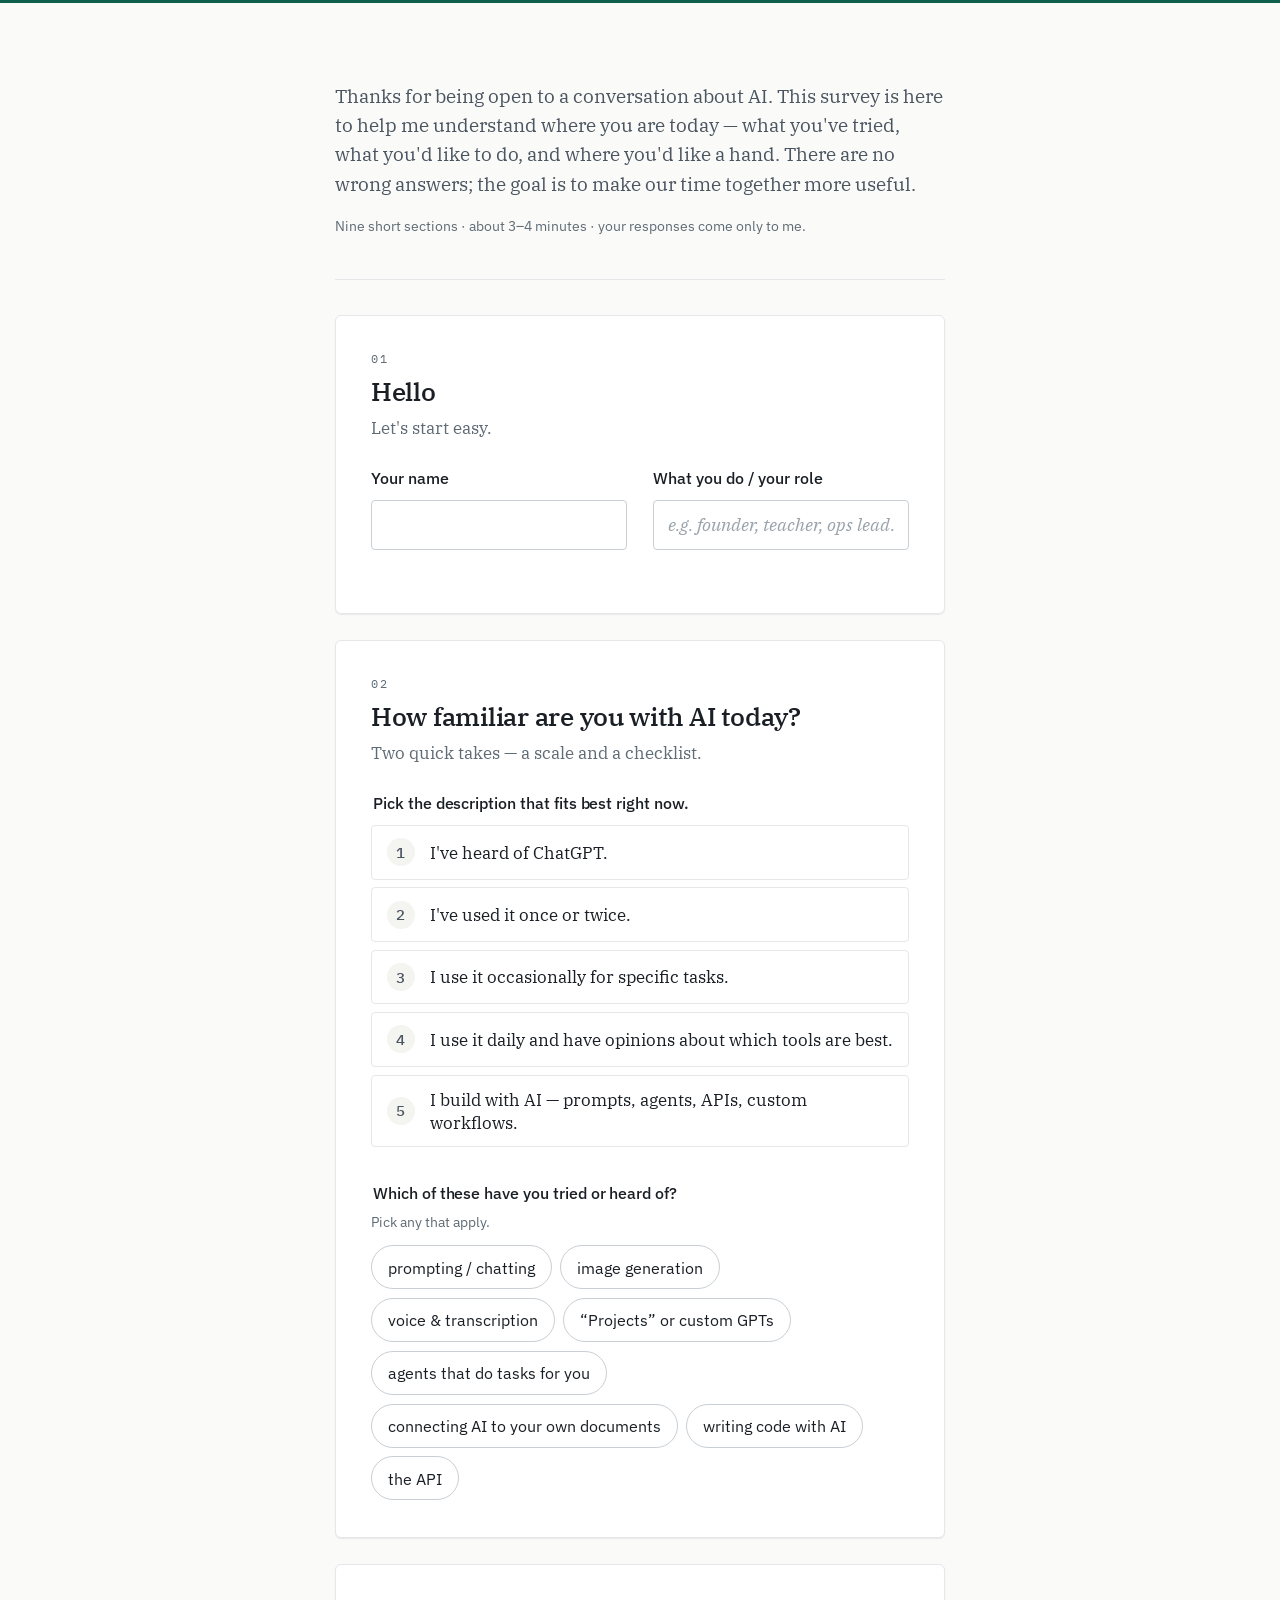
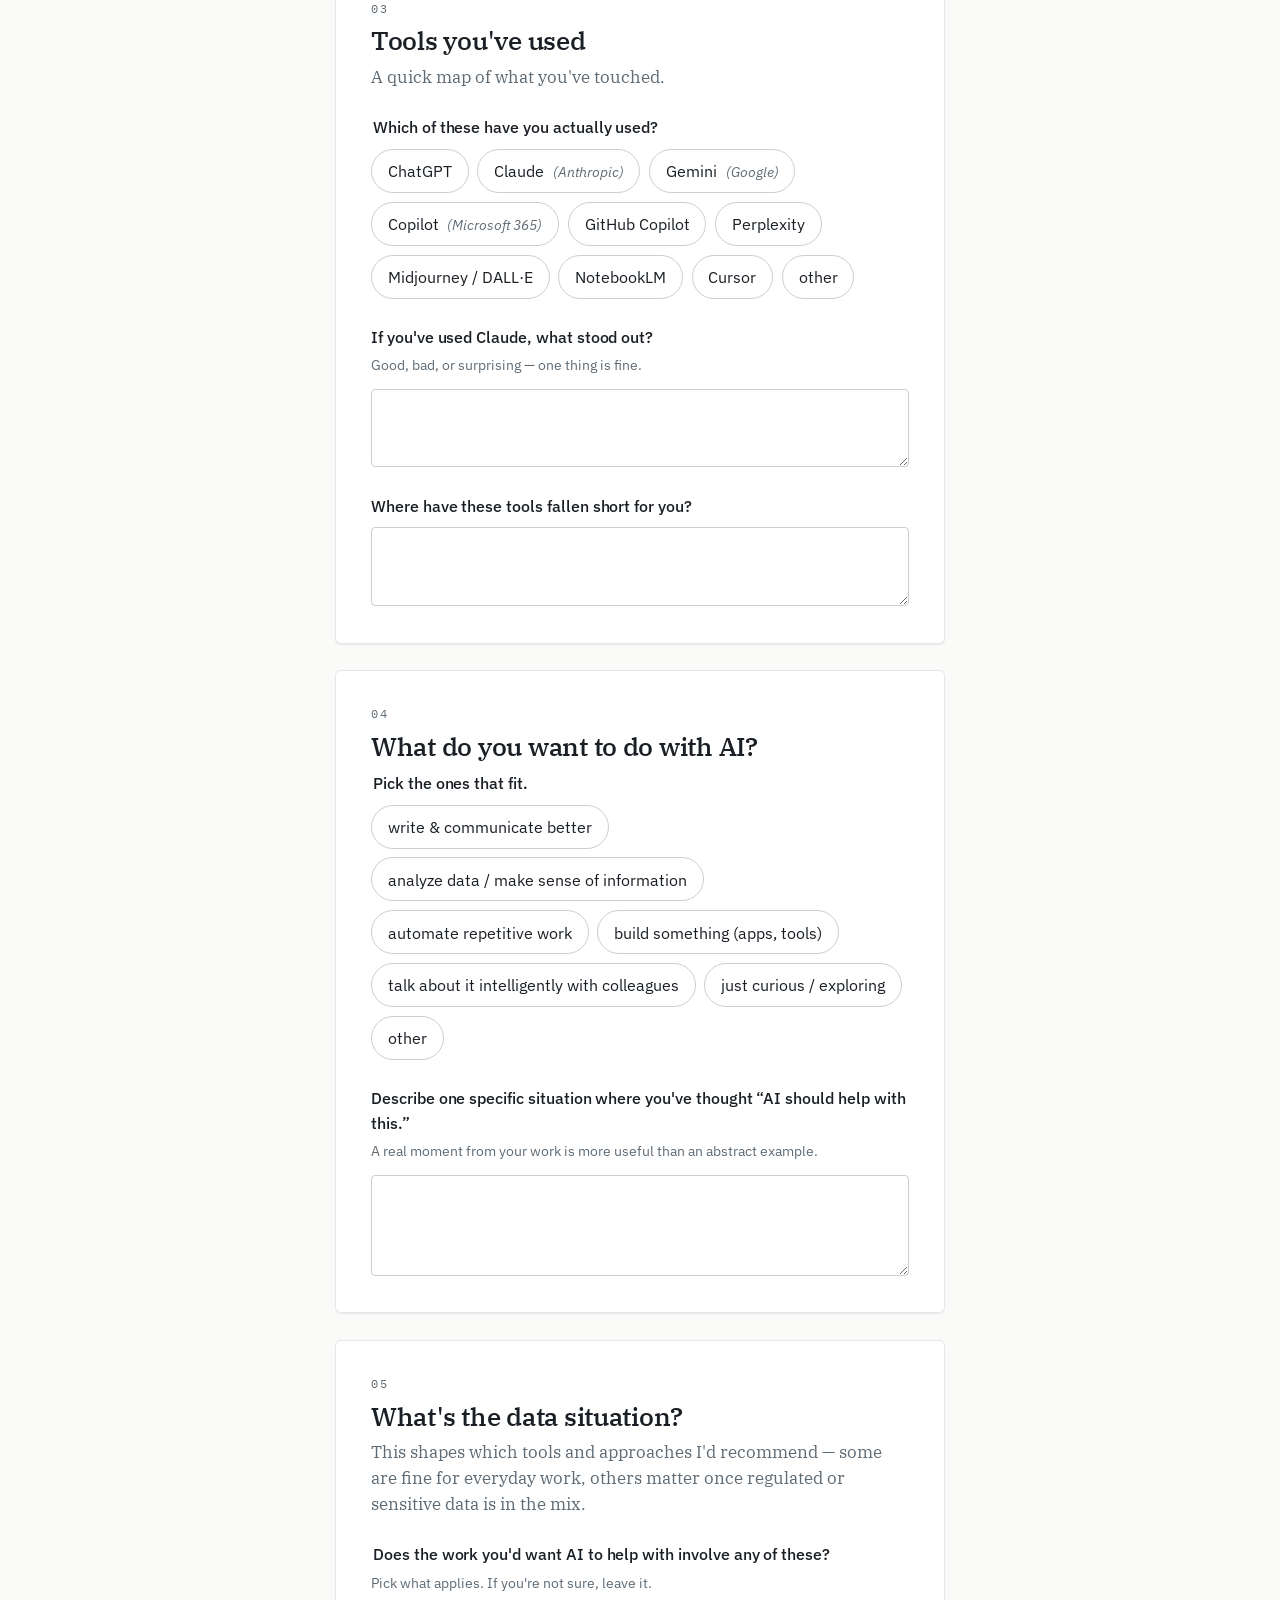
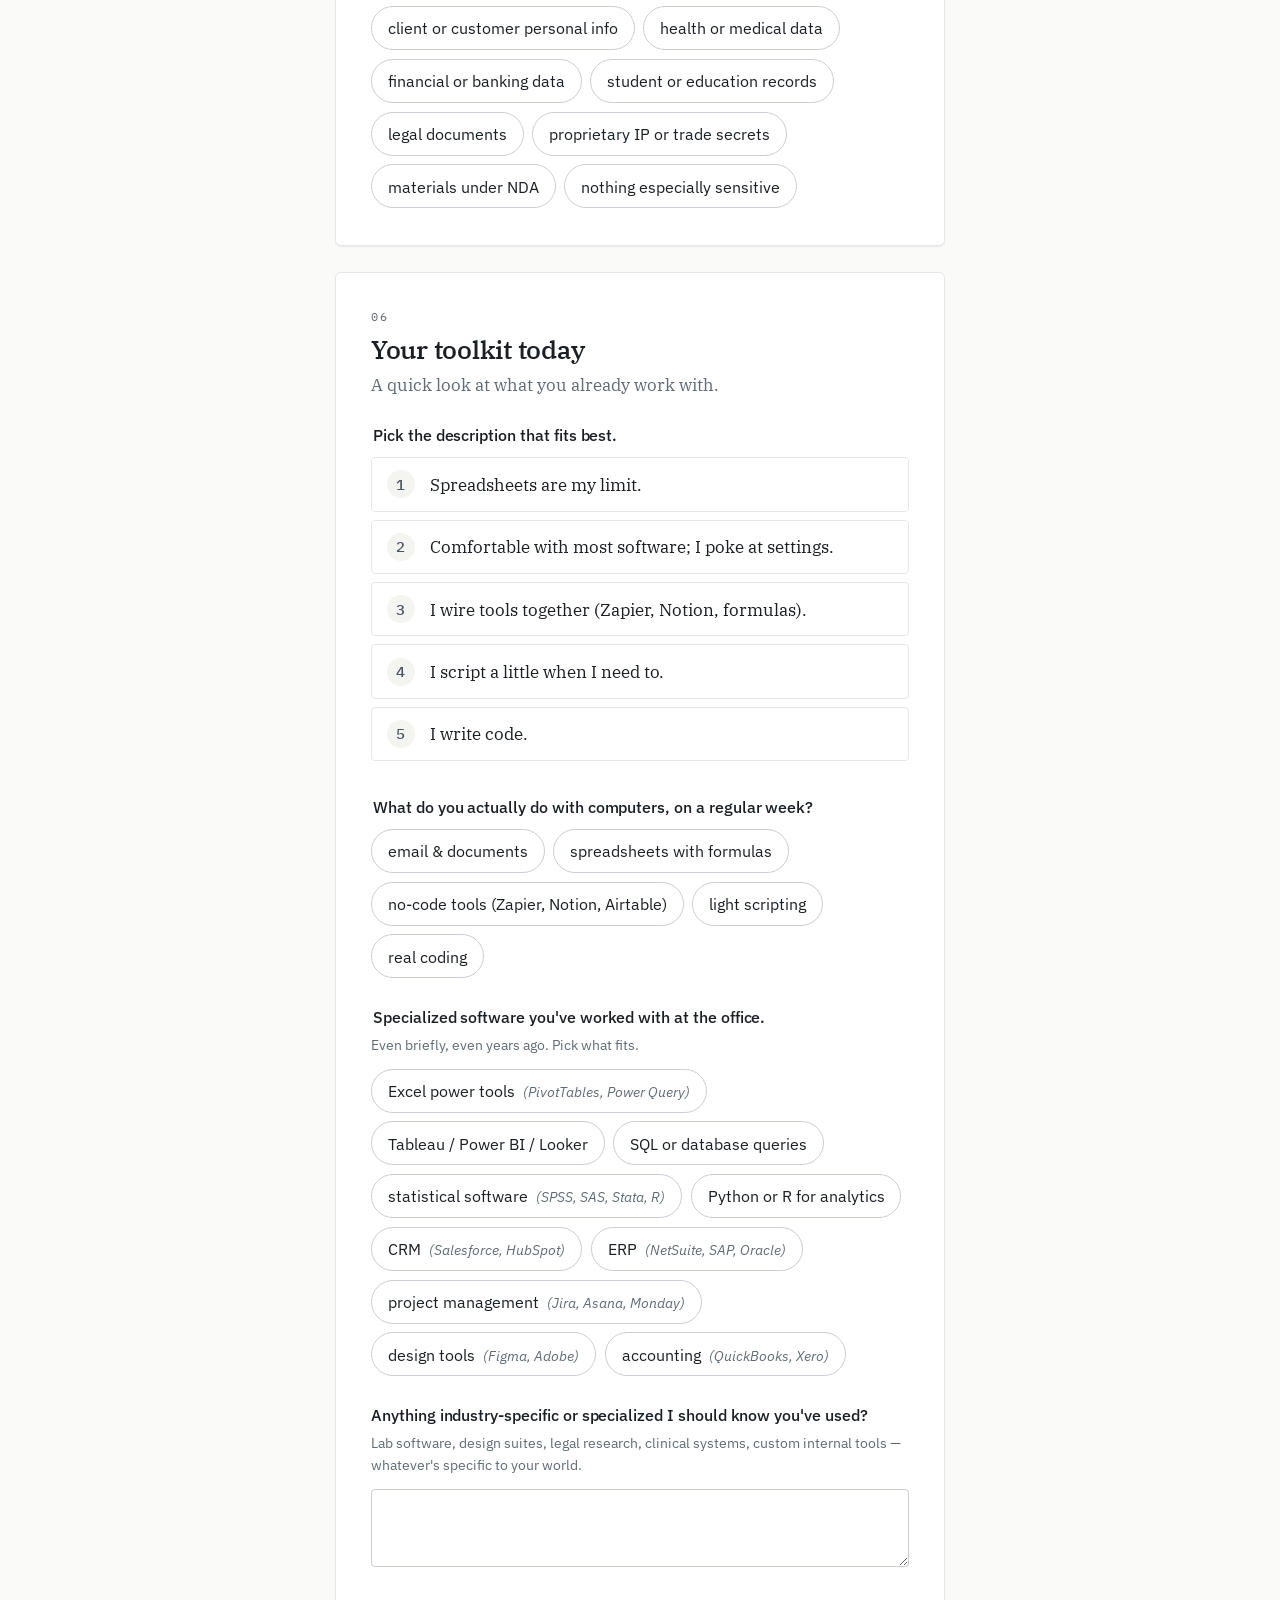
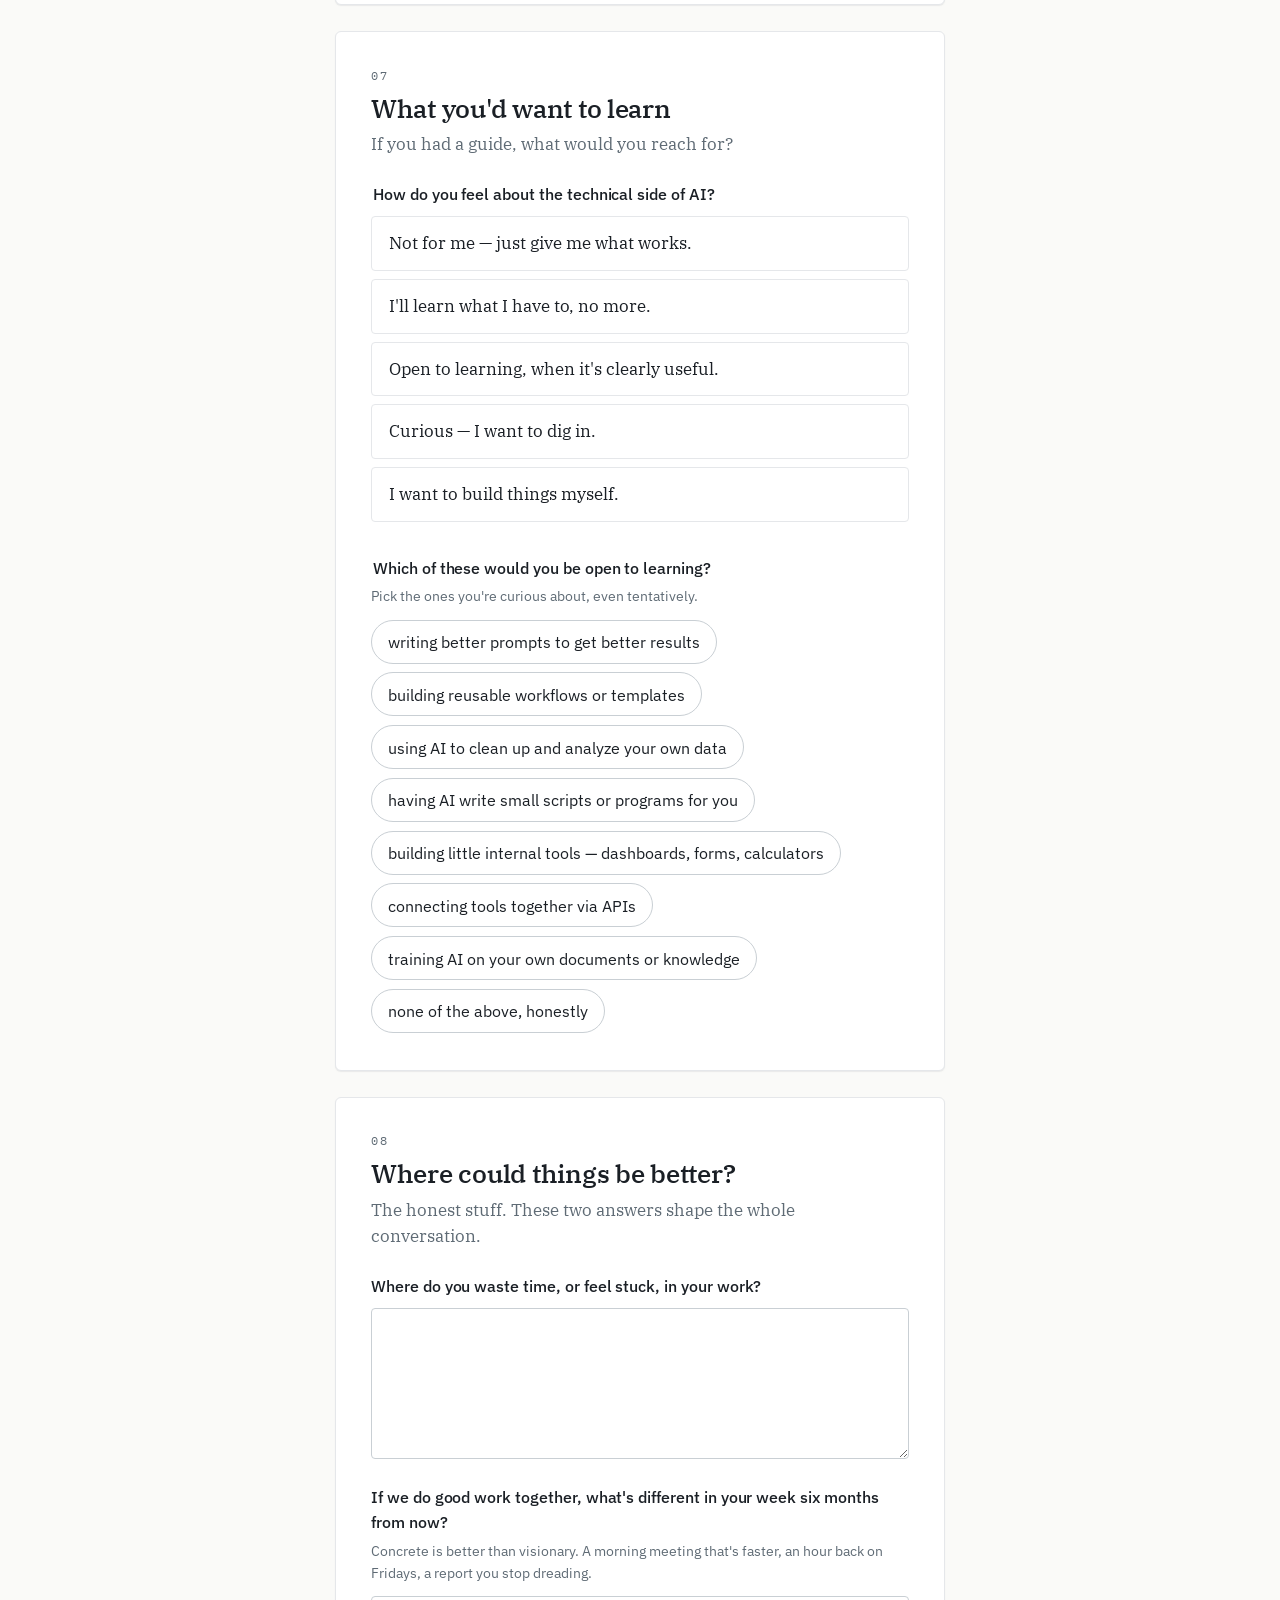
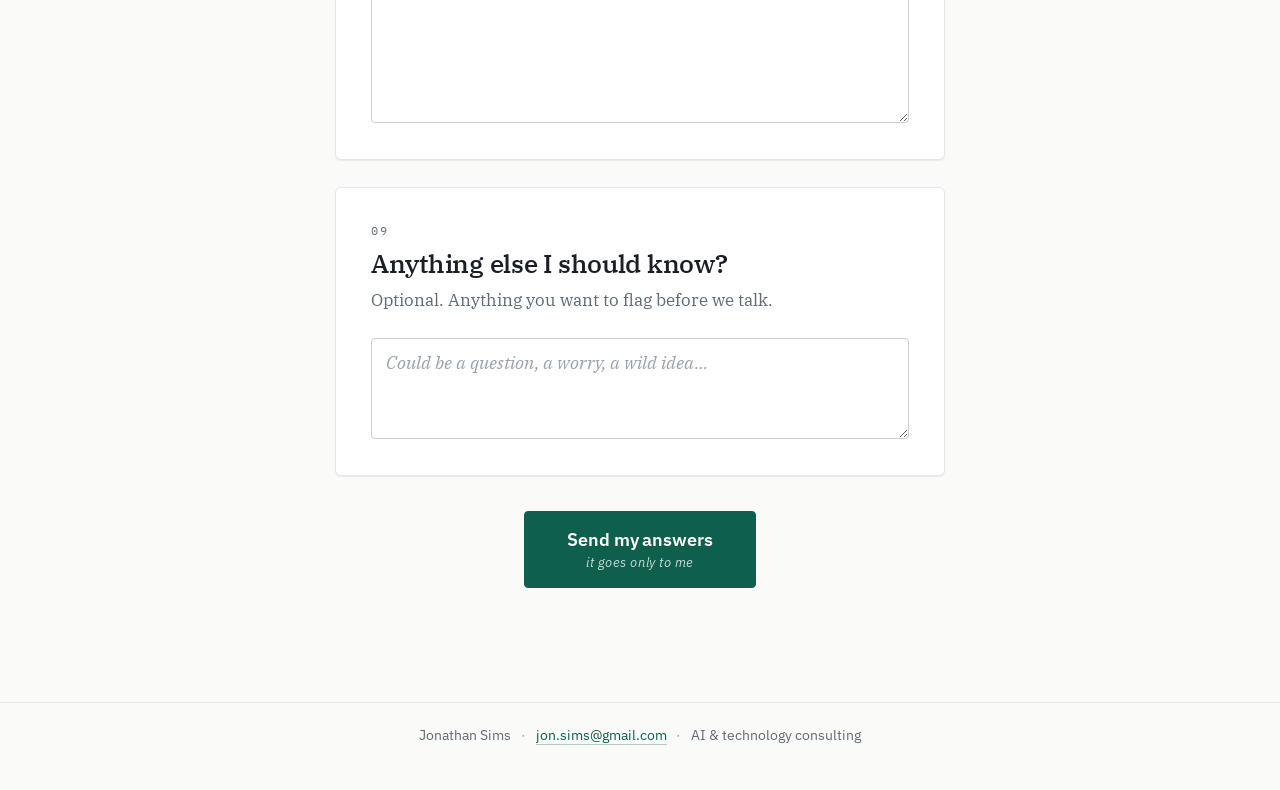
==== commit 1f3a7c5a: "Drop the AI Intake topbar label; restore the intro statement The "AI Intake" label was the topbar's " ====
--- a/index.html
+++ b/index.html
@@ -4,8 +4,8 @@
   <meta charset="utf-8" />
   <meta name="viewport" content="width=device-width, initial-scale=1, viewport-fit=cover" />
   <meta name="theme-color" content="#2C3540" />
-  <title>AI Intake — A short survey</title>
-  <meta name="description" content="A short intake survey to map where you are with AI today and where you'd like to go." />
+  <title>A short survey</title>
+  <meta name="description" content="A short survey to map where you are with AI today and where you'd like to go." />
 
   <link rel="preconnect" href="https://fonts.googleapis.com" />
   <link rel="preconnect" href="https://fonts.gstatic.com" crossorigin />
@@ -15,16 +15,21 @@
 </head>
 <body>
 
-  <header class="topbar">
-    <span class="topbar-label">AI Intake</span>
-    <span class="topbar-meta">a short survey · ~4 minutes</span>
-  </header>
-
   <div class="masthead-rule"></div>
 
   <main class="page">
 
-    <h1 class="sr-only">AI Intake Survey</h1>
+    <h1 class="sr-only">A short survey</h1>
+
+    <section class="masthead">
+      <p class="lede">
+        Thanks for being open to a conversation about AI. This survey is here to
+        help me understand where you are today &mdash; what you've tried, what
+        you'd like to do, and where you'd like a hand. There are no wrong
+        answers; the goal is to make our time together more useful.
+      </p>
+      <p class="lede-meta">Nine short sections · about 3&ndash;4 minutes · your responses come only to me.</p>
+    </section>
 
     <form id="survey" novalidate>
 
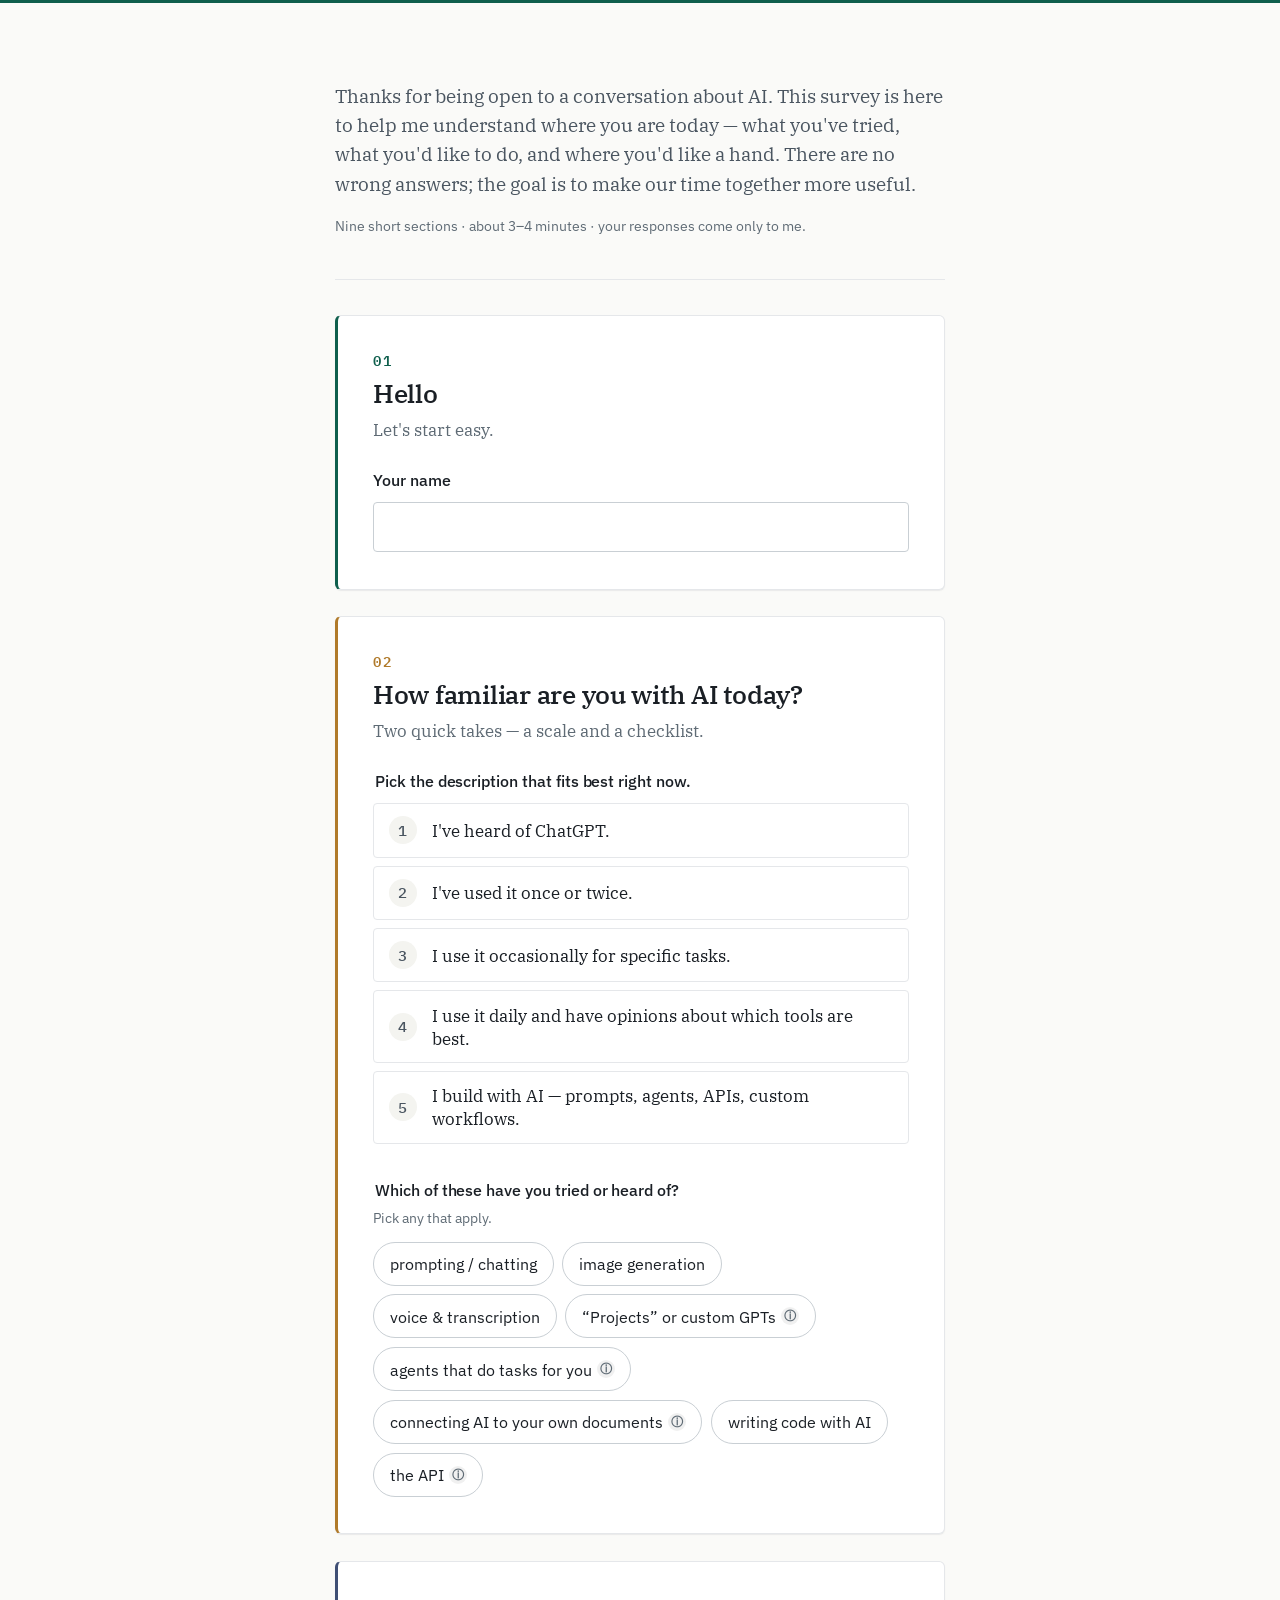
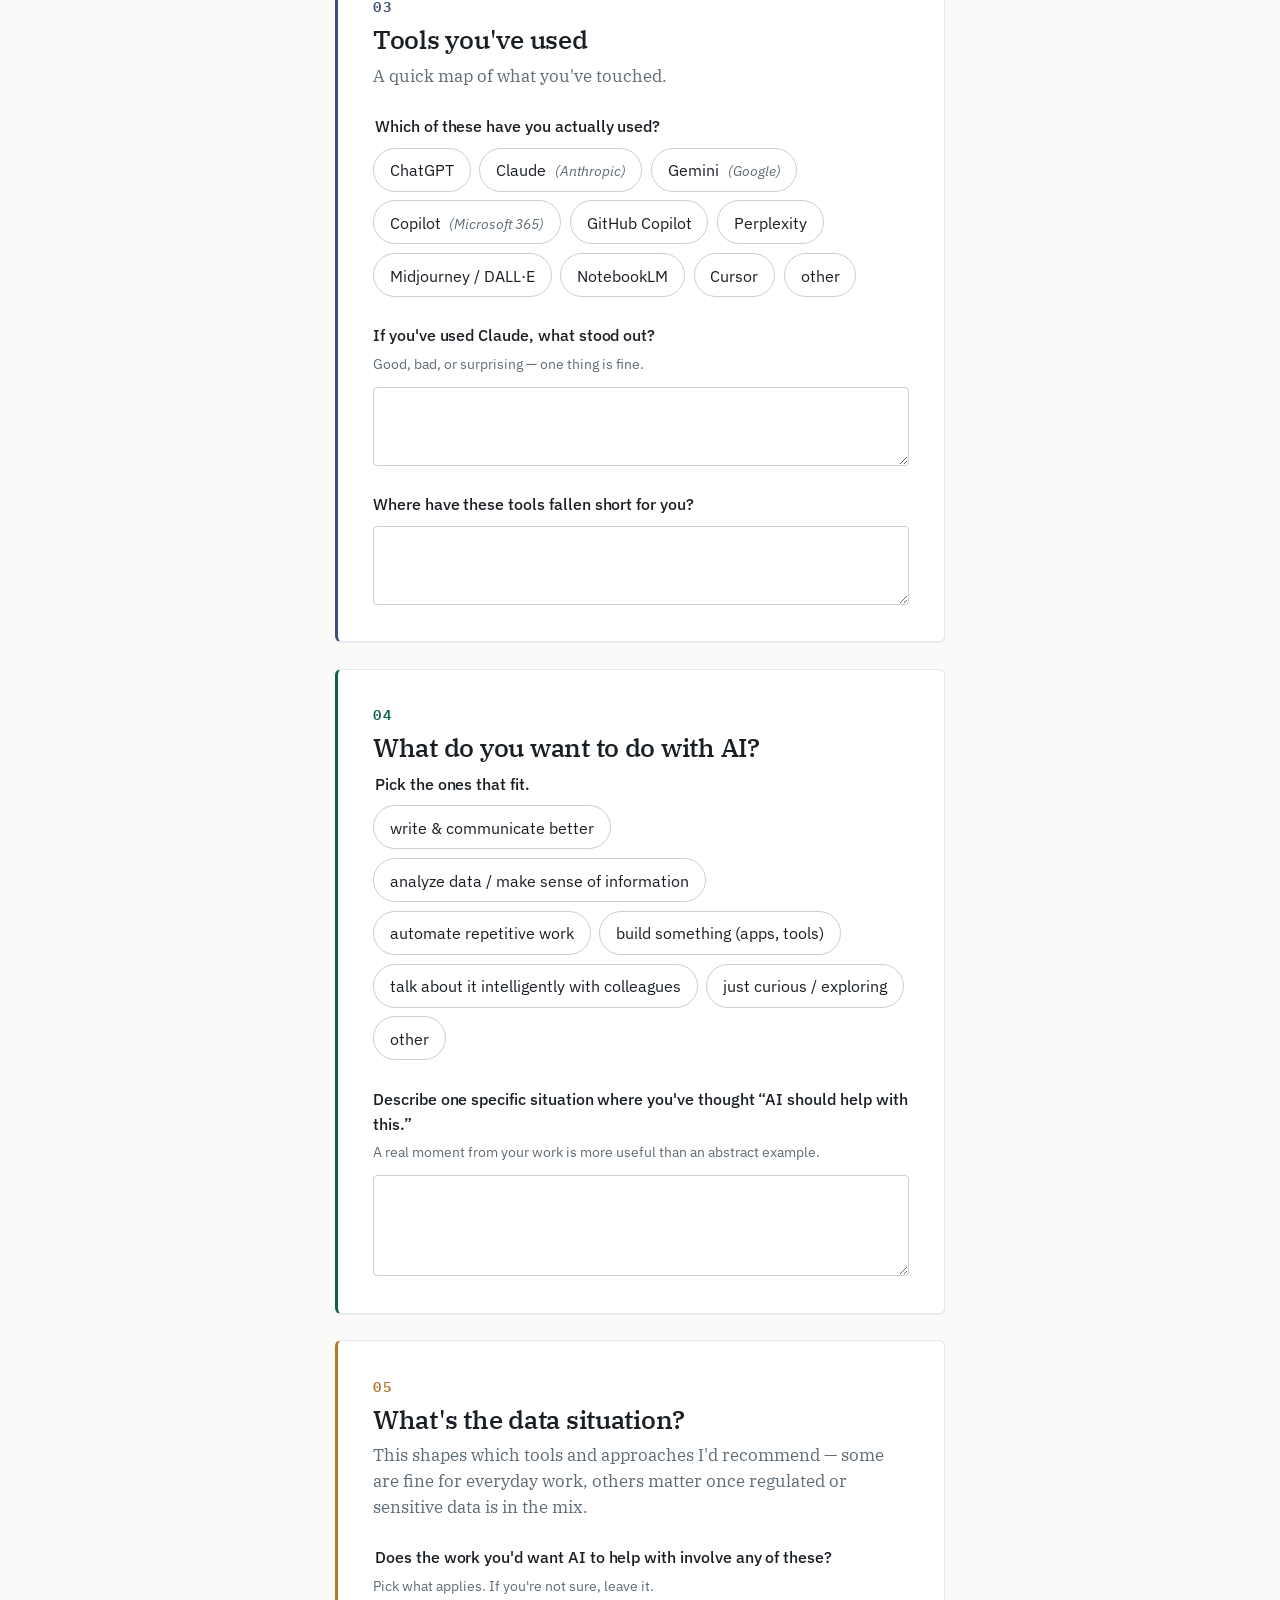
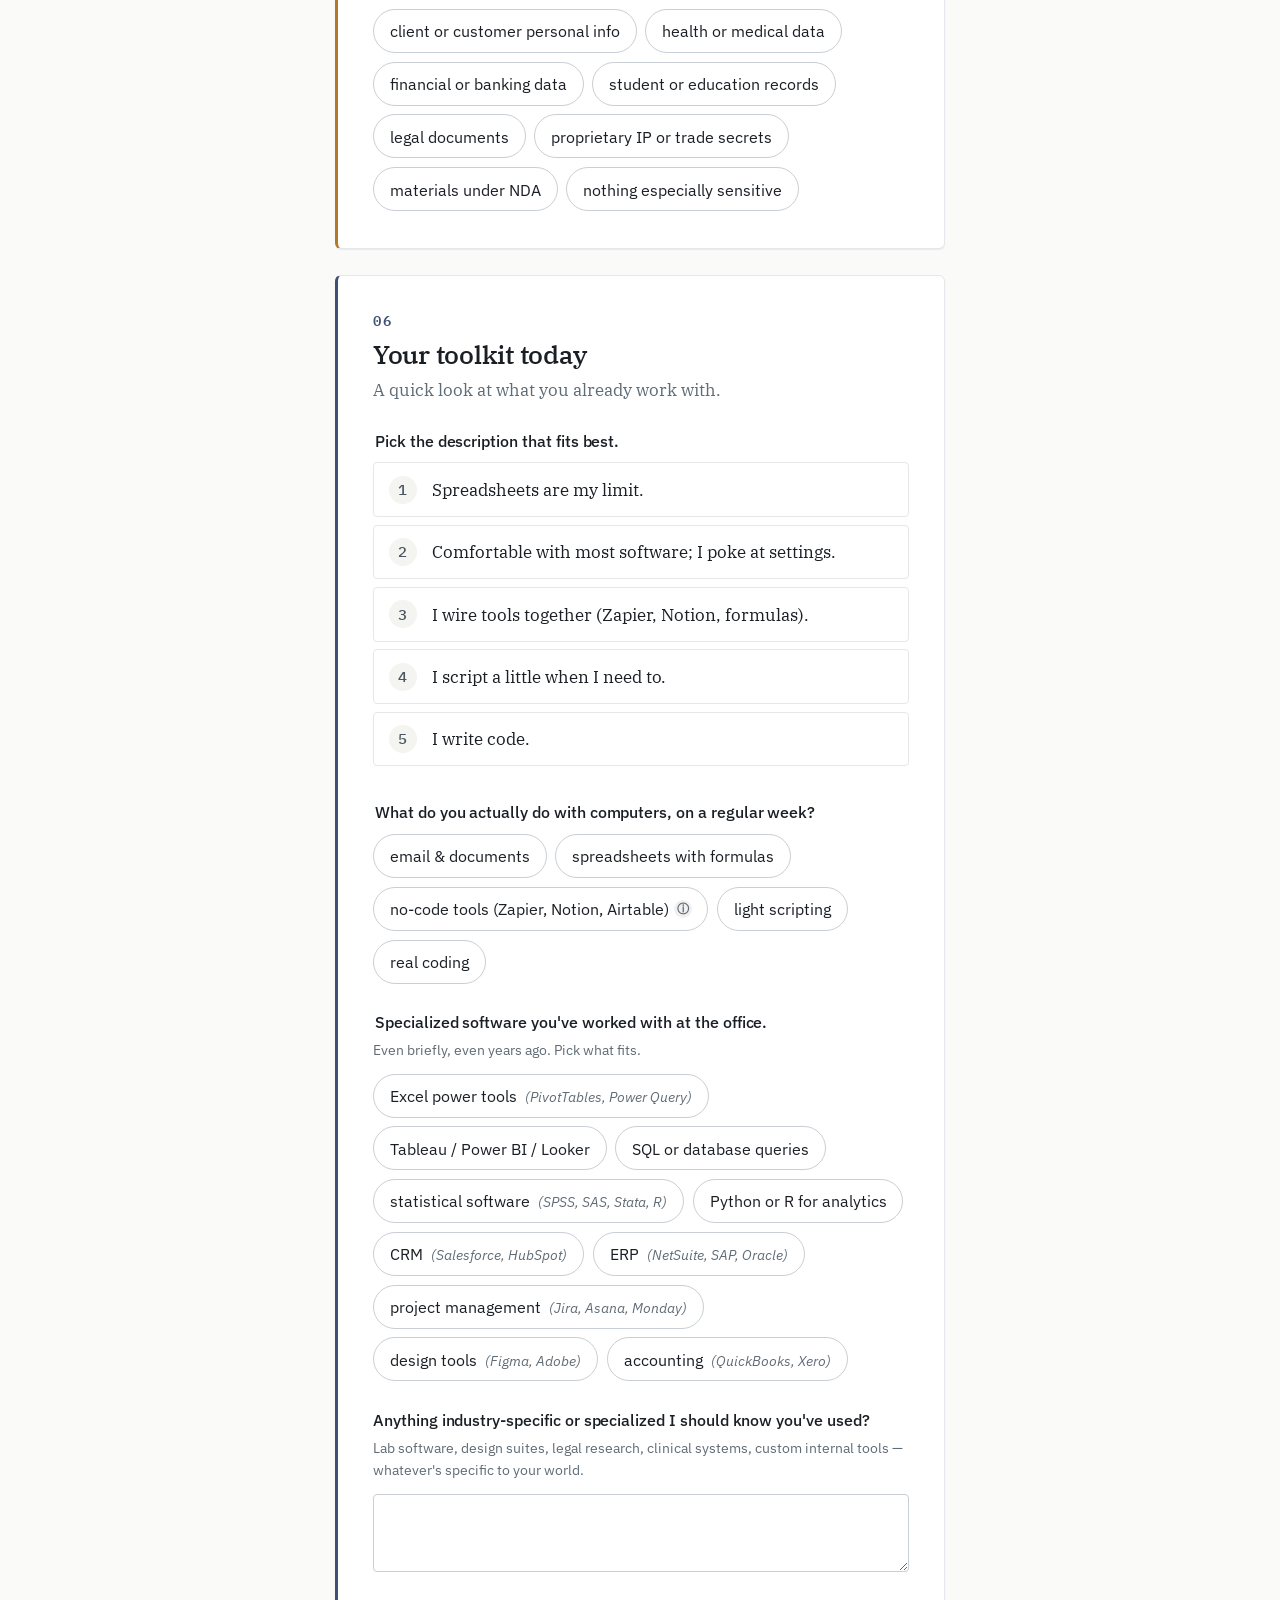
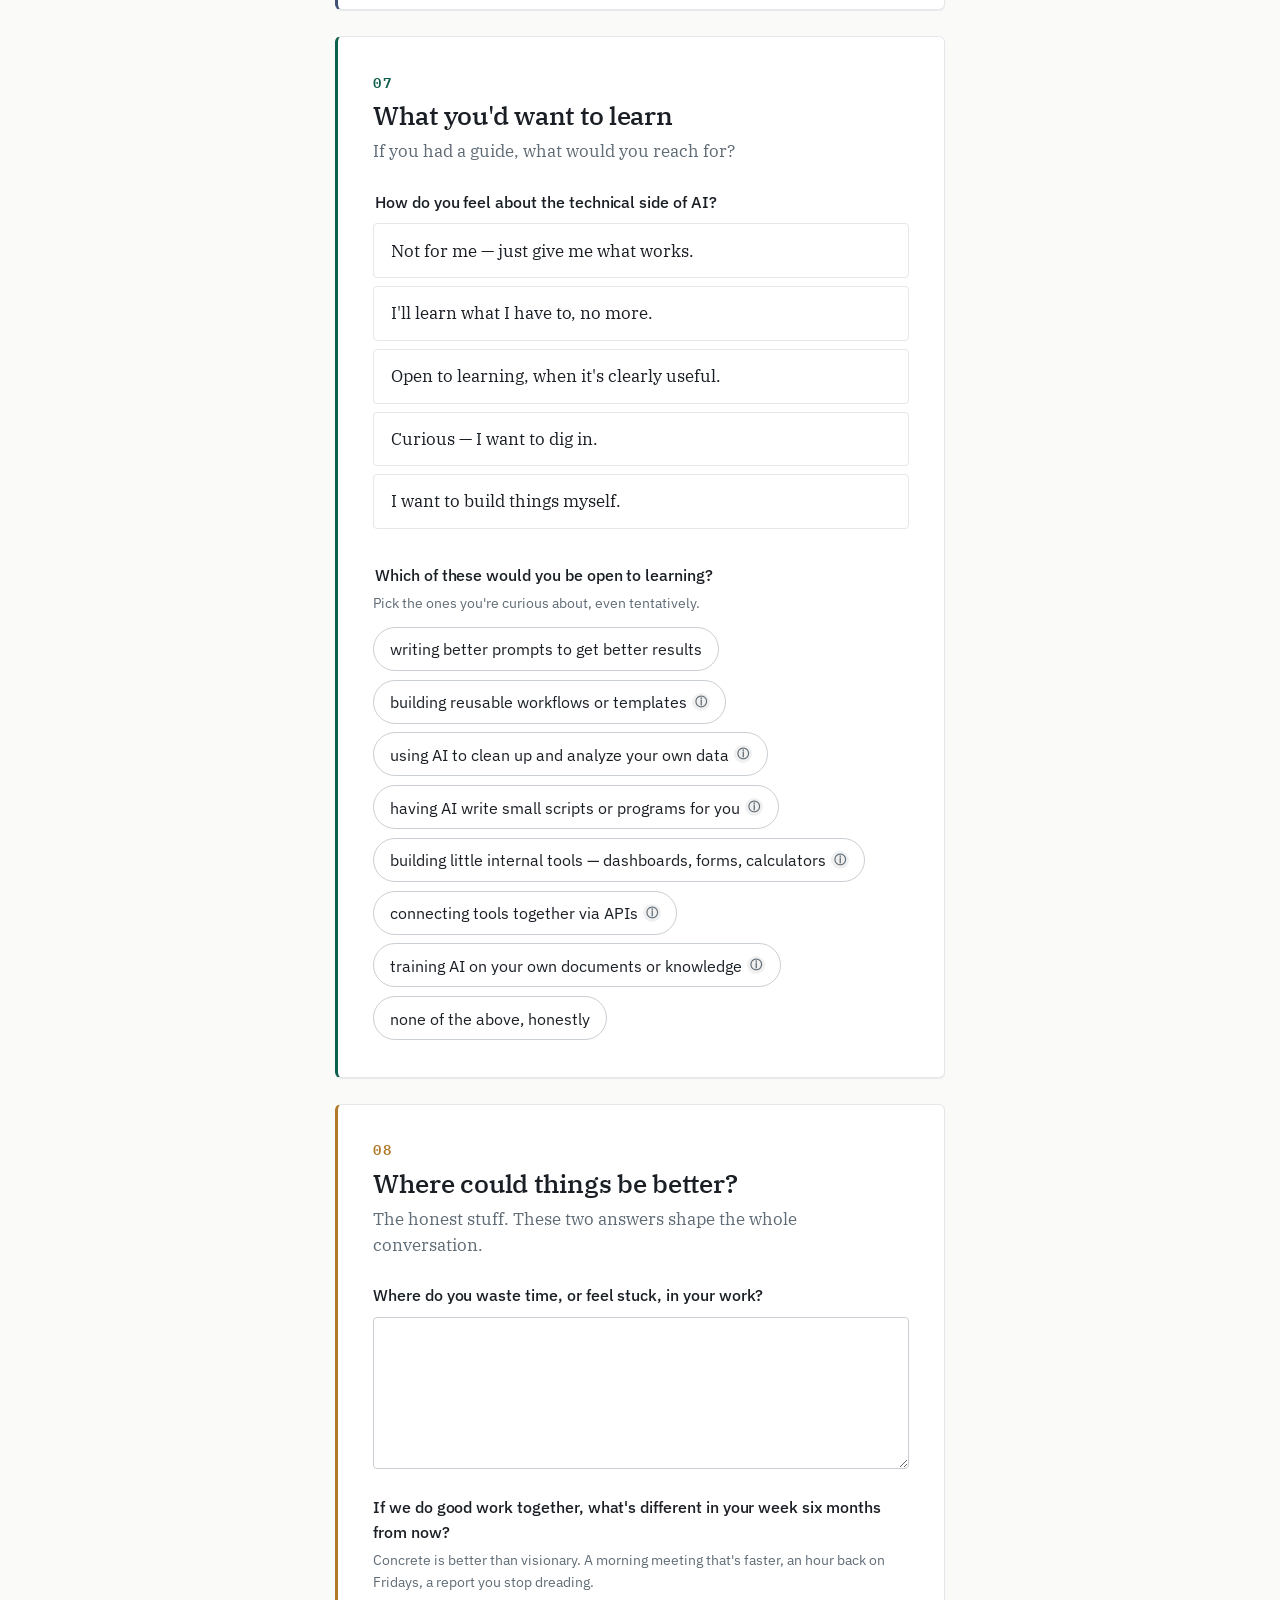
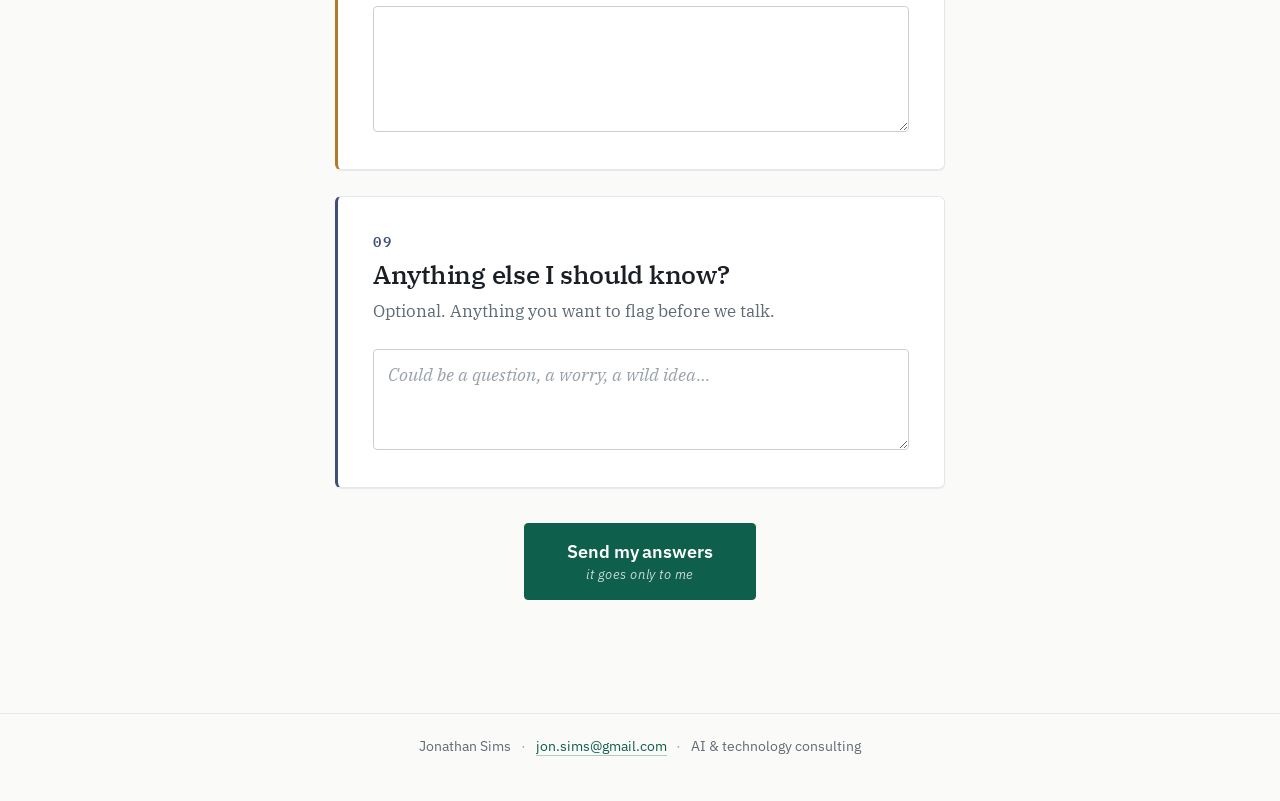
==== commit 4363abe7: "Remove "What you do / your role" field from Hello section Just name now. The role column stays in Co" ====
--- a/index.html
+++ b/index.html
@@ -31,7 +31,7 @@
       <p class="lede-meta">Nine short sections · about 3&ndash;4 minutes · your responses come only to me.</p>
     </section>
 
-    <form id="survey" novalidate>
+    <form id="survey" novalidate data-client="generic">
 
       <!-- 1. Hello -->
       <section class="card" data-section="hello">
@@ -39,16 +39,10 @@
         <h2>Hello</h2>
         <p class="card-intro">Let's start easy.</p>
 
-        <div class="field-row">
-          <label class="field">
-            <span class="field-label">Your name</span>
-            <input type="text" name="name" autocomplete="name" required />
-          </label>
-          <label class="field">
-            <span class="field-label">What you do / your role</span>
-            <input type="text" name="role" autocomplete="organization-title" placeholder="e.g. founder, teacher, ops lead&hellip;" />
-          </label>
-        </div>
+        <label class="field">
+          <span class="field-label">Your name</span>
+          <input type="text" name="name" autocomplete="name" required />
+        </label>
       </section>
 
       <!-- 2. AI familiarity -->
--- a/style.css
+++ b/style.css
@@ -8,6 +8,10 @@
   --accent-dark: #0A4A3B;
   --accent-tint: #E8F1ED;
   --accent-tint-strong: #D2E2DA;
+
+  /* Secondary palette — used to cycle section accents (card numbers + left stripe) */
+  --accent-2: #B07A2A;     /* warm amber / editorial gold */
+  --accent-3: #3F4F75;     /* slate navy */
 
   --charcoal: #2C3540;
   --charcoal-soft: #4A5560;
@@ -168,6 +172,7 @@
 .card {
   background: var(--bg);
   border: 1px solid var(--rule-faint);
+  border-left: 3px solid var(--accent);
   border-radius: var(--radius-lg);
   box-shadow: var(--shadow-card);
   padding: 1.5rem 1.25rem 1.75rem;
@@ -176,10 +181,27 @@
 
 .card-num {
   font-family: var(--mono);
-  font-size: 0.7rem;
+  font-size: 0.78rem;
+  font-weight: 600;
   letter-spacing: 0.18em;
-  color: var(--text-muted);
+  color: var(--accent);
   margin: 0 0 0.4rem;
+}
+
+/* Section accent cycle — three colors rotate through the nine sections so
+   the form reads as a tour through chapters rather than a uniform list.
+   Selection states (chips, scale options) stay primary green for consistency. */
+.card:nth-of-type(3n+2) {
+  border-left-color: var(--accent-2);
+}
+.card:nth-of-type(3n+2) .card-num {
+  color: var(--accent-2);
+}
+.card:nth-of-type(3n) {
+  border-left-color: var(--accent-3);
+}
+.card:nth-of-type(3n) .card-num {
+  color: var(--accent-3);
 }
 
 .card h2 {
@@ -591,6 +613,211 @@
   }
 }
 
+/* --------------------------- term popover --------------------------------- */
+
+.term-info {
+  display: inline-flex;
+  align-items: center;
+  justify-content: center;
+  margin-left: 0.4em;
+  width: 18px;
+  height: 18px;
+  border-radius: 50%;
+  font-family: var(--sans);
+  font-size: 0.75em;
+  font-weight: 600;
+  line-height: 1;
+  color: var(--text-muted);
+  background: rgba(0, 0, 0, 0.06);
+  cursor: help;
+  user-select: none;
+  flex-shrink: 0;
+  transition: background 0.12s ease, color 0.12s ease;
+}
+.term-info:hover,
+.term-info:focus-visible {
+  background: var(--accent);
+  color: #FFFFFF;
+  outline: none;
+}
+.chip:has(input:checked) .term-info {
+  background: rgba(255, 255, 255, 0.22);
+  color: #FFFFFF;
+}
+.chip:has(input:checked) .term-info:hover,
+.chip:has(input:checked) .term-info:focus-visible {
+  background: rgba(255, 255, 255, 0.35);
+}
+
+.term-modal {
+  position: fixed;
+  inset: 0;
+  z-index: 100;
+  display: flex;
+  align-items: center;
+  justify-content: center;
+  padding: 1.5rem;
+}
+.term-modal[hidden] { display: none; }
+.term-modal-overlay {
+  position: absolute;
+  inset: 0;
+  background: rgba(26, 31, 37, 0.55);
+}
+.term-modal-card {
+  position: relative;
+  background: var(--bg);
+  border: 1px solid var(--rule-soft);
+  border-left: 3px solid var(--accent);
+  border-radius: var(--radius-lg);
+  box-shadow: 0 10px 40px rgba(31, 42, 51, 0.18);
+  max-width: 460px;
+  width: 100%;
+  padding: 1.5rem 1.5rem 1.25rem;
+}
+.term-modal-title {
+  font-family: var(--serif);
+  font-weight: 500;
+  font-size: 1.2rem;
+  letter-spacing: -0.01em;
+  color: var(--text);
+  margin: 0 0 0.65rem;
+}
+.term-modal-body {
+  font-family: var(--serif);
+  font-size: 1rem;
+  line-height: 1.55;
+  color: var(--charcoal-soft);
+  margin: 0 0 1rem;
+}
+.term-modal-close {
+  font-family: var(--sans);
+  font-size: 0.82rem;
+  font-weight: 500;
+  letter-spacing: 0.04em;
+  text-transform: uppercase;
+  color: var(--accent);
+  background: transparent;
+  border: 1px solid var(--rule-soft);
+  border-radius: var(--radius);
+  padding: 0.45rem 0.95rem;
+  cursor: pointer;
+  transition: border-color 0.12s ease, color 0.12s ease;
+}
+.term-modal-close:hover,
+.term-modal-close:focus-visible {
+  border-color: var(--accent);
+  outline: none;
+}
+
+/* ----------------------- adaptive chip hiding ----------------------------- */
+/* Selection-driven affordances. When a respondent's earlier answer makes
+   later chips clearly not-for-them, we hide them rather than ask. The
+   form.dataset.* attributes are kept in sync by applyAdaptiveRules() in
+   form.js; CSS does the actual hide. */
+
+form[data-curiosity="not_for_me"] .chip:has(input[value="scripts"]),
+form[data-curiosity="not_for_me"] .chip:has(input[name="learning_openness"][value="little_tools"]),
+form[data-curiosity="not_for_me"] .chip:has(input[name="learning_openness"][value="apis"]),
+form[data-curiosity="reluctant"]  .chip:has(input[value="scripts"]),
+form[data-curiosity="reluctant"]  .chip:has(input[name="learning_openness"][value="little_tools"]),
+form[data-curiosity="reluctant"]  .chip:has(input[name="learning_openness"][value="apis"]) {
+  display: none;
+}
+
+form[data-tech-comfort="1"] .chip:has(input[name="specialized_software"][value="sql"]),
+form[data-tech-comfort="1"] .chip:has(input[name="specialized_software"][value="python_r"]),
+form[data-tech-comfort="1"] .chip:has(input[name="specialized_software"][value="stats"]),
+form[data-tech-comfort="1"] .chip:has(input[name="specialized_software"][value="erp"]) {
+  display: none;
+}
+
+form[data-ai-familiarity="1"] .chip:has(input[name="ai_concepts_known"][value="api"]),
+form[data-ai-familiarity="1"] .chip:has(input[name="ai_concepts_known"][value="rag"]),
+form[data-ai-familiarity="1"] .chip:has(input[name="ai_concepts_known"][value="agents"]) {
+  display: none;
+}
+
+/* --------------------------- resources panel ------------------------------ */
+/* Rendered into the thank-you state on successful submit. Two stacked
+   blocks: "Get set up" (always shown) + "A few things to read or watch"
+   (personalized). */
+
+.resources {
+  margin-top: 2.5rem;
+  text-align: left;
+}
+
+.resources-block + .resources-block {
+  margin-top: 2.2rem;
+  padding-top: 2rem;
+  border-top: 1px solid var(--rule-faint);
+}
+
+.resources-block .kicker {
+  text-align: left;
+  margin-bottom: 0.5rem;
+}
+
+.resources-intro {
+  font-family: var(--serif);
+  font-size: 0.98rem;
+  color: var(--charcoal-soft);
+  margin: 0 0 1.3rem;
+  max-width: 56ch;
+}
+
+.resource-list {
+  list-style: none;
+  padding: 0;
+  margin: 0;
+  display: grid;
+  gap: 1rem;
+}
+
+.resource-card {
+  background: var(--bg);
+  border: 1px solid var(--rule-faint);
+  border-left: 3px solid var(--accent);
+  border-radius: var(--radius);
+  padding: 1rem 1.1rem 1.05rem;
+}
+
+.resource-title {
+  display: inline-block;
+  font-family: var(--sans);
+  font-weight: 600;
+  font-size: 1.02rem;
+  letter-spacing: -0.005em;
+  color: var(--accent);
+  text-decoration: none;
+  border-bottom: 1px solid rgba(0, 0, 0, 0);
+  margin: 0 0 0.2rem;
+  transition: border-color 0.12s ease;
+}
+.resource-title:hover,
+.resource-title:focus-visible {
+  border-bottom-color: var(--accent);
+  outline: none;
+}
+
+.resource-meta {
+  font-family: var(--mono);
+  font-size: 0.7rem;
+  letter-spacing: 0.1em;
+  text-transform: uppercase;
+  color: var(--text-muted);
+  margin: 0 0 0.55rem;
+}
+
+.resource-summary {
+  font-family: var(--serif);
+  font-size: 0.95rem;
+  line-height: 1.5;
+  color: var(--text);
+  margin: 0;
+}
+
 /* ------------------------- reduced motion --------------------------------- */
 
 @media (prefers-reduced-motion: reduce) {
